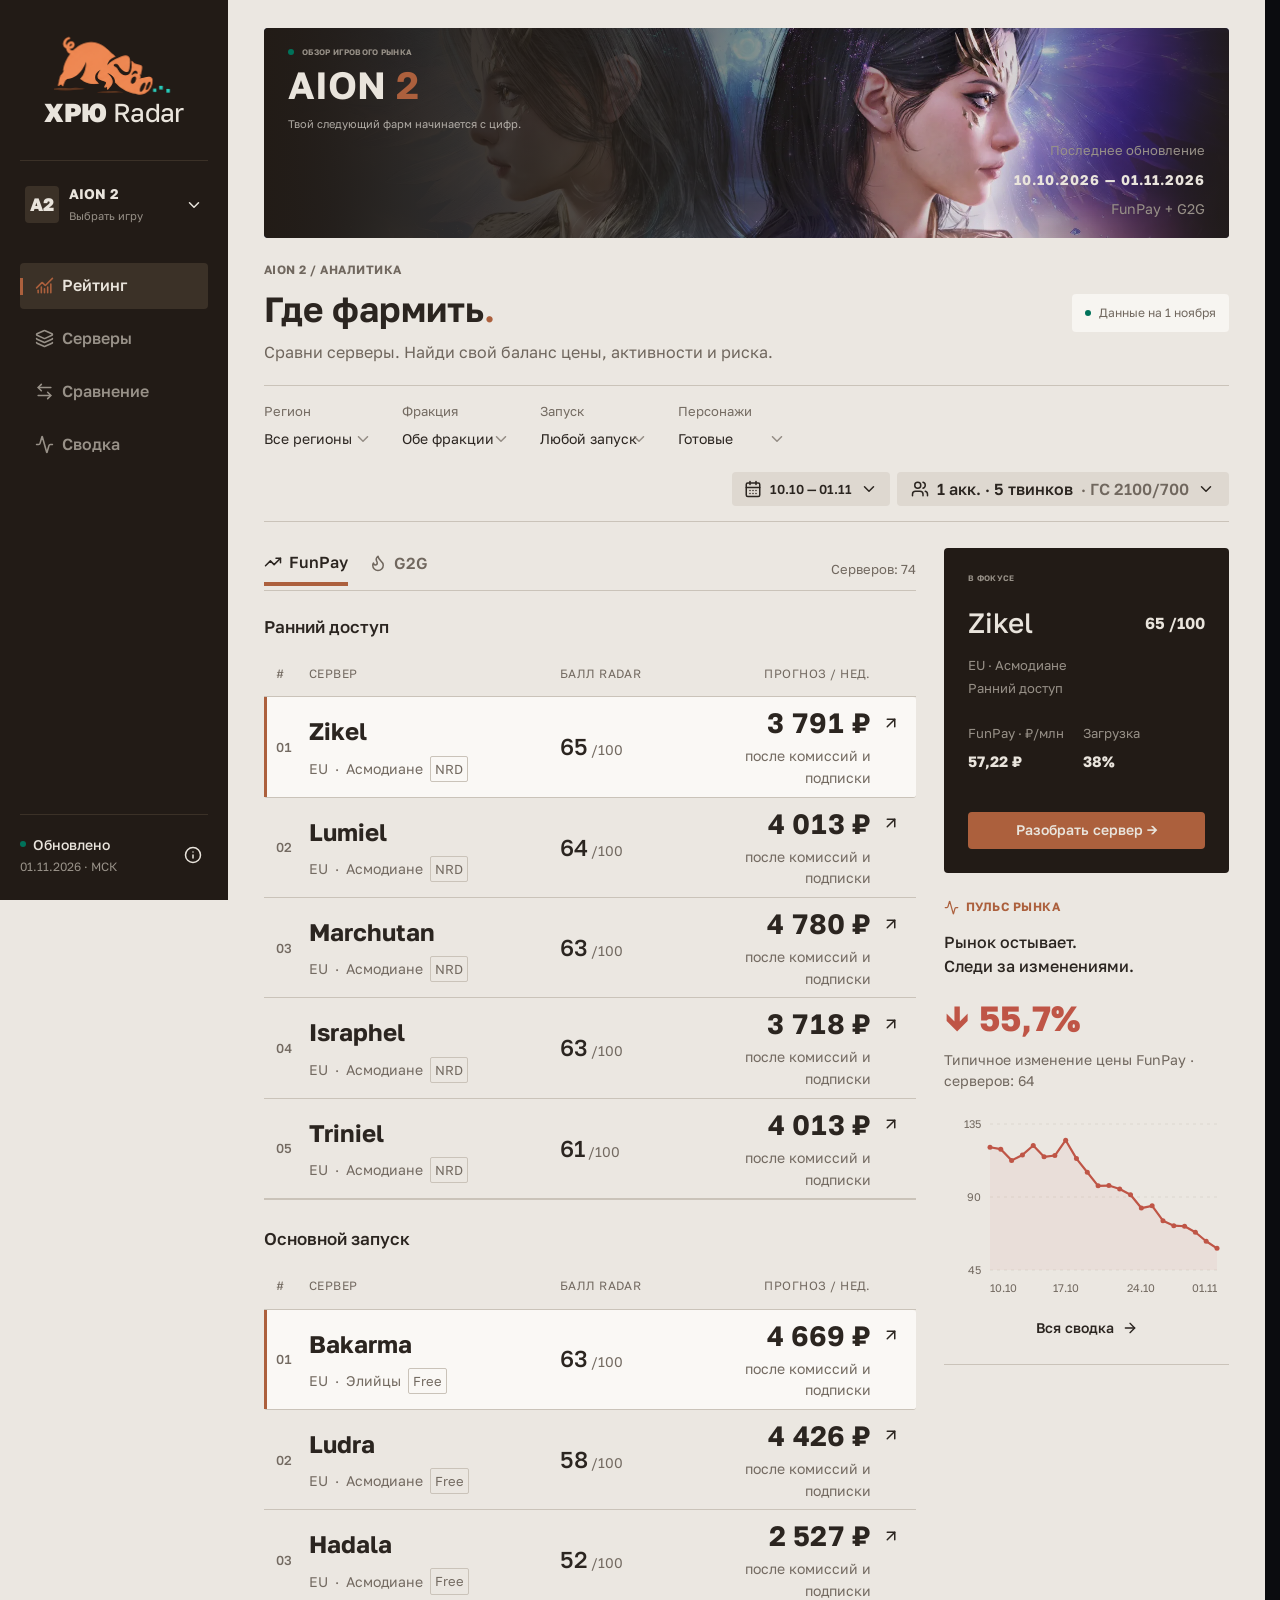
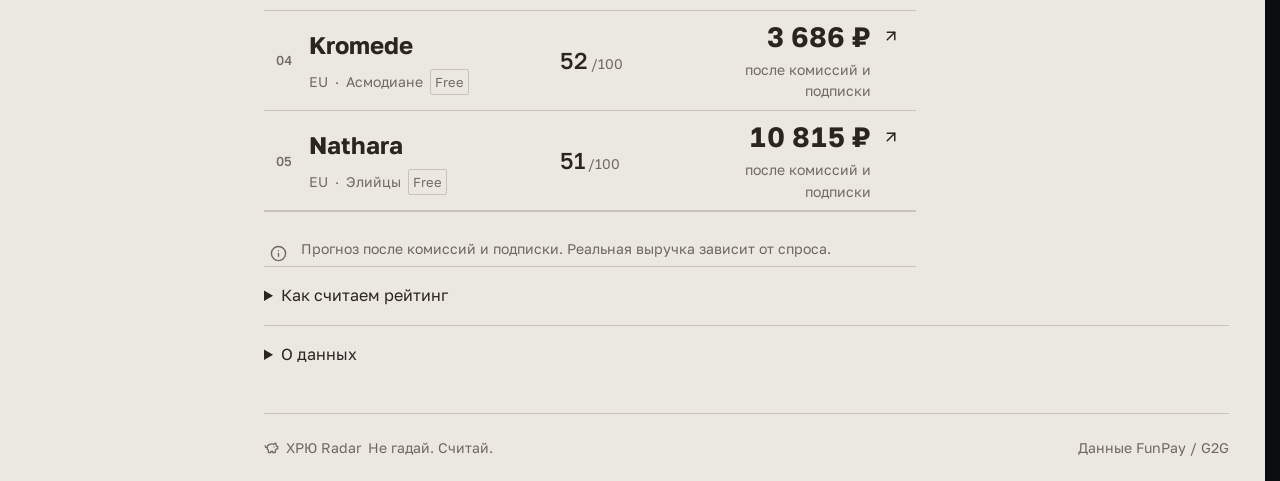
==== index.html @ 9e8bf135 "Update Radar snapshot 20261101T145327Z_d6bfa648" ====
<!doctype html><html lang="ru"><meta charset="utf-8"><meta name="viewport" content="width=device-width,initial-scale=1"><title>ХРЮ Radar — AION 2</title><link rel="stylesheet" href="base.css?v=6c9a076c4dc3814c"><link rel="stylesheet" href="working.css?v=8d4cc81366f62b6c"><link rel="stylesheet" href="additions.css?v=b5411ca0a4e7e678"><body><div id="root">Загрузка сохранённых данных…</div><script id="publicationManifest" type="application/json">{"schema_version":"radar_publication_v1","generation":"fb0212ae54d79f0bca0ed3441cab3952c4aabe6b807d86b69cdbfbf3f2b9d859","built_at":"2026-11-01T14:53:27.366255+00:00","files":{"data.json":{"path":"data.fb0212ae54d79f0bca0ed3441cab3952c4aabe6b807d86b69cdbfbf3f2b9d859.json","sha256":"288040129c7d881e281df202db7756dd45b13c6f1cb34e5499e9c65a4c77768d"},"extra.json":{"path":"extra.fb0212ae54d79f0bca0ed3441cab3952c4aabe6b807d86b69cdbfbf3f2b9d859.json","sha256":"2e00996601d80d8221b9cc206c25216a5ddefa6e013503c9257aab78ac84b288"}}}</script><script src="model.js?v=e4dc9dd5b176dac6"></script><script type="module" src="app.js?v=dff369c497db030e"></script></body></html>
---- base.css ----
:root,.design-A{--background:oklch(.155 .006 260);--foreground:oklch(.95 .008 95);--card:oklch(.205 .007 260);--popover:oklch(.245 .008 260);--primary:oklch(.85 .174 86);--primary-foreground:oklch(.16 .015 80);--secondary:oklch(.235 .006 260);--muted:oklch(.27 .006 260);--muted-foreground:oklch(.65 .014 260);--accent:oklch(.30 .014 80);--border:oklch(.32 .008 260);--positive:oklch(.78 .16 147);--negative:oklch(.73 .14 28);--lime:oklch(.88 .16 120);--surface:oklch(.955 .008 100);--surface-ink:oklch(.24 .012 260);--surface-muted:oklch(.51 .012 260);--surface-border:oklch(.86 .009 100);--chart-grid:oklch(.82 .008 100);--banner-shade:oklch(.13 .008 260 / 96%);--copper:oklch(.66 .09 49);--teal:oklch(.61 .10 181);--shadow:0 14px 40px oklch(.05 0 0 / 30%);--font-heading:'Manrope','Golos Text',sans-serif;--font-body:'Golos Text',sans-serif;--art-overlay:linear-gradient(90deg,oklch(.13 .008 260) 0%,oklch(.13 .008 260 / 85%) 28%,oklch(.13 .008 260 / 8%) 68%,oklch(.13 .008 260 / 85%) 100%);}
.design-B{--background:oklch(.93 .009 75);--foreground:oklch(.27 .013 60);--card:oklch(.97 .006 75);--popover:oklch(.99 .003 75);--primary:oklch(.55 .105 178);--primary-foreground:oklch(.99 .003 75);--secondary:oklch(.885 .013 75);--muted:oklch(.88 .01 75);--muted-foreground:oklch(.52 .018 65);--accent:oklch(.86 .023 175);--border:oklch(.82 .016 75);--positive:oklch(.49 .10 172);--negative:oklch(.58 .14 30);--surface:oklch(.98 .005 75);--surface-ink:oklch(.27 .013 60);--surface-muted:oklch(.53 .018 65);--surface-border:oklch(.88 .012 75);--chart-grid:oklch(.86 .013 75);--nav-bg:oklch(.23 .014 60);--nav-ink:oklch(.92 .012 75);--nav-muted:oklch(.66 .016 75);--nav-active:oklch(.32 .023 65);--copper:oklch(.57 .11 45);--shadow:0 16px 44px oklch(.25 .01 65 / 14%);--font-heading:'Golos Text',sans-serif;--art-overlay:linear-gradient(90deg,oklch(.23 .014 60) 0%,oklch(.23 .014 60 / 85%) 28%,oklch(.23 .014 60 / 10%) 75%,oklch(.23 .014 60 / 85%) 100%);}
@layer base{*{box-sizing:border-box;border-color:var(--border)}body{margin:0;background:var(--background);color:var(--foreground);font-family:var(--font-body);font-size:16px;letter-spacing:0}button,a,input,select{ -webkit-tap-highlight-color:transparent}button,a,select{touch-action:manipulation}button{font-family:inherit}a{text-decoration:none;color:inherit}button,input,select{font-size:inherit}input,select{color:inherit}input:focus,select:focus{outline:2px solid var(--primary);outline-offset:2px}h1,h2,h3,p{margin:0}h1,h2,h3{font-family:var(--font-heading);letter-spacing:0}button:focus-visible,a:focus-visible{outline:2px solid var(--primary);outline-offset:3px}svg{flex-shrink:0}button{cursor:pointer}}
.radar{min-height:100vh;background:var(--background);color:var(--foreground);font-family:var(--font-body);font-size:16px}.muted{color:var(--muted-foreground)}.positive-text{color:var(--positive)}.negative-text{color:var(--negative)}.eyebrow{font-size:10px;font-weight:650;letter-spacing:1.6px;display:flex;align-items:center;gap:8px;color:var(--muted-foreground)}.live-dot{width:6px;height:6px;background:var(--positive);border-radius:50%;display:inline-block;flex-shrink:0}.prototype-bar{min-height:46px;padding:6px 3%;display:flex;align-items:center;justify-content:space-between;border-bottom:1px solid var(--border);font-size:10px;letter-spacing:1px;gap:16px;background:var(--card)}.prototype-bar>span:first-child{display:flex;gap:9px;align-items:center;color:var(--muted-foreground)}.prototype-note{font-size:10px;letter-spacing:0}.design-switch{display:flex;padding:3px;background:var(--background);border:1px solid var(--border);border-radius:6px;gap:3px}.design-switch button{font-size:11px;height:27px;padding:0 12px}.design-switch button span{font-weight:400;color:var(--muted-foreground)}.design-switch button.selected{background:var(--primary);color:var(--primary-foreground)}.design-switch button.selected span{color:inherit;opacity:.7}.prototype-date{font-size:11px;letter-spacing:0;color:var(--muted-foreground)}.demo-label{font-size:8px;border:1px solid var(--border);padding:3px 6px;margin-left:10px;border-radius:3px}.app-nav{height:87px;display:flex;align-items:center;gap:32px;padding:0 3%;border-bottom:1px solid var(--border)}.brand{display:flex;align-items:center;gap:9px;font-size:23px;font-weight:800;white-space:nowrap;line-height:1.1}.brand-icon{display:grid;place-items:center;width:37px;height:37px;color:var(--primary)}.brand-icon svg{width:34px;height:34px}.brand-light{font-weight:450}.brand small{display:none;font-size:8px;letter-spacing:2px;margin-top:9px;font-weight:400}.game-picker{position:relative;padding-left:27px;border-left:1px solid var(--border)}.game-button{height:48px;padding:0 10px;gap:12px}.game-button>span:nth-child(2){text-align:left;font-size:14px;font-weight:700}.game-button small{display:block;font-size:10px;color:var(--muted-foreground);font-weight:400;margin-top:4px}.game-tile{height:37px;width:35px;background:var(--muted);display:flex;align-items:center;justify-content:center;font-family:var(--font-heading);font-weight:800;font-size:18px;border-radius:4px;color:var(--primary)}.game-tile>span{font-size:12px;margin-top:8px}.app-nav nav{display:flex;align-items:center;gap:8px;align-self:stretch}.nav-link{color:var(--muted-foreground);height:auto;border-radius:0;position:relative;padding:0 17px;font-size:14px;gap:9px}.nav-link.active{color:var(--primary)}.nav-link.active:after{content:'';position:absolute;bottom:0;height:3px;background:var(--primary);left:17px;right:17px}.nav-bottom{margin-left:auto;display:flex;gap:17px;align-items:center}.snapshot{font-size:11px;white-space:nowrap}.snapshot .live-dot{margin-right:5px}.snapshot small{display:block;color:var(--muted-foreground);font-size:10px;margin:5px 0 0 12px}.main-content{max-width:1720px;margin:0 auto;padding:27px 3% 0;min-width:0}.game-banner{position:relative;height:166px;overflow:hidden;background:var(--card);border-radius:5px;display:flex;align-items:center;justify-content:space-between;padding:25px 30px;margin-bottom:30px;isolation:isolate}.game-banner>img{position:absolute;inset:0;width:100%;height:100%;object-fit:cover;object-position:55% 35%;z-index:-2}.game-banner:after{content:'';position:absolute;inset:0;background:var(--art-overlay);z-index:-1}.game-banner .eyebrow{color:var(--primary);font-size:9px;letter-spacing:1.8px}.game-banner-copy p{font-size:12px;color:var(--foreground);opacity:.7;margin-top:7px}.game-title{font-family:var(--font-heading);font-size:53px;font-weight:650;line-height:1.2;margin-top:4px}.game-title>span:first-child{color:var(--primary)}.game-status{display:inline-block;font-family:var(--font-body);font-size:9px;vertical-align:middle;letter-spacing:1px;font-weight:600;padding:3px 6px;border:1px solid var(--border);margin-left:15px;color:var(--primary)}.banner-meta{text-align:right;display:flex;flex-direction:column;gap:8px}.banner-meta>span{font-size:10px;color:var(--muted-foreground)}.banner-meta strong{font-size:14px;letter-spacing:1px}.banner-meta small{font-size:10px;color:var(--muted-foreground)}.page-heading{display:flex;align-items:center;justify-content:space-between;margin-bottom:24px;gap:20px}.page-heading .eyebrow{margin-bottom:8px;font-size:9px}.page-heading h1{font-size:35px;line-height:1.25;font-weight:800}.heading-dot{color:var(--primary)}.page-heading p{font-size:13px;color:var(--muted-foreground);margin-top:9px}.data-status{font-size:11px;color:var(--muted-foreground);display:flex;gap:7px;align-items:center;white-space:nowrap}.filter-bar{display:flex;align-items:center;gap:10px;background:var(--card);padding:12px 14px;border-radius:5px;margin-bottom:26px}.filter-icon{color:var(--muted-foreground);padding:0 6px}.select-field{display:flex;align-items:center;gap:9px;position:relative;border-right:1px solid var(--border);padding-right:12px}.select-field>span{font-size:10px;color:var(--muted-foreground);display:none}.select-field select{appearance:none;background:transparent;border:0;padding:8px 23px 8px 7px;font-size:12px;cursor:pointer;max-width:160px}.select-field svg{position:absolute;right:12px;pointer-events:none;color:var(--muted-foreground)}select option{background:var(--popover);color:var(--foreground)}.filter-end{margin-left:auto;display:flex;gap:9px;align-items:center}.period-wrap,.squad-wrap{position:relative}.period-wrap>button,.squad-button{font-size:11px;height:34px;padding:0 12px;box-shadow:none}.popover{position:absolute;z-index:40;top:calc(100% + 10px);background:var(--popover);color:var(--foreground);padding:18px;border:1px solid var(--border);border-radius:7px;box-shadow:var(--shadow);min-width:260px}.popover>strong{display:block;font-size:14px;margin-bottom:15px}.game-menu{left:0;width:310px}.game-menu button{width:100%;justify-content:flex-start;height:51px}.game-menu button>svg{margin-left:auto;color:var(--positive)}.soon-game{display:flex;align-items:center;gap:12px;padding:14px 10px;font-size:13px;color:var(--muted-foreground)}.soon-game>span{margin-left:auto;font-size:10px;border:1px solid var(--border);padding:3px 7px;border-radius:3px}.squad-menu{right:0;width:320px}.stepper{display:flex;align-items:center;gap:5px;margin:12px 0}.stepper>span{margin-right:auto;font-size:12px}.stepper button{background:var(--secondary);height:28px;width:28px}.stepper output{width:25px;text-align:center;font-size:13px;font-weight:600}.squad-menu>small{font-size:11px;line-height:1.7;color:var(--muted-foreground)}.period-menu{right:0;min-width:280px}.period-menu label{display:flex;align-items:center;justify-content:space-between;font-size:13px;margin-bottom:12px}.period-menu input{background:var(--background);border:1px solid var(--border);padding:8px;border-radius:4px;color-scheme:dark}.design-B .period-menu input{color-scheme:light}.period-menu>button{width:100%;font-size:12px}.ranking-layout{display:grid;grid-template-columns:minmax(0,1fr) 285px;gap:24px}.section-toolbar{display:flex;justify-content:space-between;align-items:center;margin-bottom:16px;gap:10px}.section-toolbar>.muted{font-size:10px;white-space:nowrap}.tabs{display:flex;align-items:center;gap:22px}.tabs button{font-size:13px;color:var(--muted-foreground);padding:0 0 11px;height:34px;border-radius:0;position:relative;gap:7px}.tabs button.active{color:var(--primary)}.tabs button.active:after{content:'';position:absolute;bottom:0;left:0;right:0;height:2px;background:var(--primary)}.data-surface{background:var(--surface);color:var(--surface-ink);border-radius:6px}.ranking-table{overflow:hidden}.table-head,.server-row{display:grid;grid-template-columns:35px minmax(220px,1.5fr) minmax(110px,.8fr) minmax(145px,1fr) 30px;align-items:center;gap:10px;padding:0 22px}.table-head{height:39px;color:var(--surface-muted);font-size:8px;letter-spacing:1px;border-bottom:1px solid var(--surface-border)}.table-head>span{display:flex;align-items:center;gap:4px}.table-head>span:nth-child(4){justify-content:flex-end}.server-row{min-height:81px;border-bottom:1px solid var(--surface-border);position:relative;transition:background .18s}.server-row:hover{background:color-mix(in oklab,var(--primary) 7%,var(--surface))}.server-row.leader{background:color-mix(in oklab,var(--primary) 8%,var(--surface))}.server-row.leader:before{content:'';position:absolute;top:0;bottom:0;left:0;width:3px;background:var(--primary)}.rank-number{font-size:12px;color:var(--surface-muted);font-weight:500}.server-row:first-of-type .rank-number{color:var(--surface-ink)}.server-name{display:flex;align-items:center;gap:12px;min-width:0}.server-name a{font-size:16px;font-weight:700;display:flex;align-items:center;gap:10px;flex-wrap:wrap}.server-avatar{width:39px;height:42px;border-radius:5px;background:var(--surface-border);display:grid;place-items:center;color:var(--surface-ink);flex-shrink:0}.avatar-0{background:color-mix(in oklab,var(--copper) 25%,var(--surface));color:var(--copper)}.avatar-1{background:color-mix(in oklab,var(--teal) 20%,var(--surface));color:var(--teal)}.avatar-2{background:color-mix(in oklab,var(--surface-muted) 18%,var(--surface))}.best-tag{font-size:7px;letter-spacing:.7px;padding:3px 5px;border-radius:2px;background:var(--primary);color:var(--primary-foreground);white-space:nowrap}.server-tags{display:flex;align-items:center;gap:7px;font-size:9px;color:var(--surface-muted);margin-top:6px}.server-tags>span+span:before{content:'·';margin-right:7px}.server-tags .launch-tag{font-size:8px;padding:2px 4px;border:1px solid var(--surface-border);border-radius:2px}.server-tags .launch-tag:before{content:none}.score-cell{display:flex;align-items:center;gap:7px}.score-cell strong{font-size:19px}.score-cell small{font-size:9px;color:var(--surface-muted)}.score-track{width:52px;height:4px;background:var(--surface-border);border-radius:3px;overflow:hidden}.score-fill{display:block;height:100%;background:var(--copper)}.score-57{width:57%;background:var(--teal)}.score-55{width:55%;background:var(--teal)}.score-53{width:53%;background:var(--teal)}.score-48{width:48%}.score-45{width:45%}.score-36{width:36%}.forecast-cell{text-align:right}.forecast-cell strong{font-size:19px;white-space:nowrap;font-weight:750}.forecast-cell small{display:block;font-size:8px;color:var(--surface-muted);margin-top:5px}.row-arrow{color:var(--surface-muted);width:30px;height:32px}.table-foot{display:flex;align-items:center;gap:6px;font-size:9px;color:var(--surface-muted);padding:12px 21px}.table-foot>span{margin-left:auto;white-space:nowrap}.ranking-note{display:flex;align-items:flex-start;gap:9px;color:var(--muted-foreground);font-size:10px;margin-top:17px;line-height:1.8}.ranking-note svg{margin-top:2px}.ranking-note p>span{opacity:.8}.ranking-aside{padding-top:50px}.market-pulse{background:var(--card);padding:22px;border-radius:5px}.market-pulse .eyebrow{font-size:9px;letter-spacing:1.1px}.pulse-mini{color:var(--primary);font-size:22px;line-height:12px}.pulse-heading{display:flex;align-items:center;gap:8px;margin-top:17px}.pulse-heading h3{font-size:17px;line-height:1.5;font-weight:650}.pulse-icon{margin-left:auto;display:none;color:var(--primary)}.pulse-value{font-size:32px;font-family:var(--font-heading);font-weight:700;color:var(--negative);margin-top:20px}.pulse-value small{display:block;font-family:var(--font-body);font-size:10px;font-weight:400;color:var(--muted-foreground);margin-top:4px}.market-pulse .trend-chart{margin-top:13px;--chart-grid:var(--border)}.market-pulse .chart-dot{fill:var(--card)}.market-pulse .trend-chart text{fill:var(--muted-foreground)}.market-pulse .chart-tip rect{fill:var(--foreground)}.market-pulse .chart-tip text{fill:var(--background)}.inline-link{padding:0;margin-top:10px;justify-content:space-between;width:100%;font-size:11px;color:var(--primary)}.pick-section{padding:22px 0 0}.pick-section>.eyebrow{font-size:9px;color:var(--primary);letter-spacing:1px}.pick-title{display:flex;justify-content:space-between;align-items:center;margin-top:17px}.pick-title>strong{font-size:23px;font-family:var(--font-heading)}.score-badge{font-size:16px;color:var(--primary);font-weight:650}.score-badge small{font-size:10px;color:var(--muted-foreground)}.pick-section p{font-size:11px;line-height:1.8;margin-top:9px;color:var(--muted-foreground)}.pick-facts{display:flex;gap:20px;margin:17px 0}.pick-facts>div{display:flex;flex-direction:column;gap:7px}.pick-facts span{font-size:9px;color:var(--muted-foreground)}.pick-facts strong{font-size:15px}.wide{width:100%;font-size:12px;height:38px;justify-content:space-between}.trend-chart svg{display:block;width:100%;overflow:visible}.trend-chart.positive{--line-color:var(--positive)}.trend-chart.negative{--line-color:var(--negative)}.trend-chart.neutral{--line-color:var(--copper)}.chart-grid{stroke:var(--chart-grid);stroke-width:.6;stroke-dasharray:2 3}.chart-area{fill:var(--line-color);opacity:.07}.chart-line{fill:none;stroke:var(--line-color);stroke-width:2}.chart-dot{fill:var(--surface);stroke:var(--line-color);stroke-width:1.7}.chart-dot:not(.active){opacity:0}.trend-chart text{font-family:var(--font-body);font-size:8px;fill:var(--surface-muted)}.chart-tip rect{fill:var(--surface-ink)}.chart-tip text{font-size:9px;fill:var(--surface);font-weight:500}.chart-tip{pointer-events:none}.empty-state{padding:45px;text-align:center;display:flex;flex-direction:column;align-items:center;gap:12px}.empty-state p{font-size:13px}.empty-state button{margin-top:5px}.server-page-heading{margin-top:8px}.server-selection{display:flex;align-items:center;gap:17px;padding:14px 0;border-bottom:1px solid var(--border);margin-bottom:24px}.server-search-wrap{position:relative;flex-shrink:0}.server-search-wrap>button{font-size:12px;height:35px}.stable-servers{display:flex;gap:3px;overflow-x:auto}.stable-servers button{font-size:12px;gap:7px;padding:0 12px;height:35px;color:var(--muted-foreground)}.stable-servers button small{font-size:10px;opacity:.6}.stable-servers button.active{background:var(--primary);color:var(--primary-foreground)}.server-search{width:380px;padding:12px;left:0}.search-input{display:flex;align-items:center;border-bottom:1px solid var(--border);gap:8px;margin-bottom:13px;padding-bottom:7px}.search-input input{border:0;background:transparent;font-size:12px;width:100%;min-width:0;outline:none}.search-input>button{width:24px;height:26px;flex-shrink:0}.server-search>small{font-size:9px;letter-spacing:1px;color:var(--muted-foreground);padding:10px;display:block}.server-search>button{width:100%;justify-content:flex-start;font-size:12px;height:41px}.server-search>button span{font-size:9px;color:var(--muted-foreground)}.server-search>button b{margin-left:auto;font-size:12px;color:var(--primary)}.server-context{display:grid;grid-template-columns:1.1fr .65fr 1fr 1.25fr;align-items:center;background:var(--card);border-radius:6px;padding:24px 28px;gap:20px}.server-identity{display:flex;align-items:center;gap:16px}.context-icon{display:grid;place-items:center;width:60px;height:70px;background:var(--muted);color:var(--primary);border-radius:5px}.context-icon svg{width:32px;height:32px}.server-kicker{font-size:10px;color:var(--muted-foreground);margin-bottom:6px;white-space:nowrap}.server-kicker span{padding:0 3px}.server-identity h2{font-size:32px;line-height:1.1;margin-bottom:10px}.restricted{display:flex;gap:5px;align-items:center;font-size:9px;color:var(--primary)}.context-score,.context-income{border-left:1px solid var(--border);padding-left:27px;display:flex;flex-direction:column}.context-score>span,.context-income>span,.context-load>div>span{font-size:9px;letter-spacing:.7px;color:var(--muted-foreground)}.context-score strong{font-size:40px;font-family:var(--font-heading);line-height:1.4;color:var(--primary)}.context-score small{font-size:12px;color:var(--muted-foreground);font-weight:400;margin-left:5px}.context-income strong{font-size:32px;margin-top:8px;white-space:nowrap}.context-income>small{font-size:10px;color:var(--muted-foreground);margin-top:4px}.context-load{display:grid;grid-template-columns:1fr 1.2fr;align-items:center;gap:14px;border-left:1px solid var(--border);padding-left:24px}.context-load>div:first-child{display:flex;flex-direction:column;gap:11px}.context-load strong{font-size:26px}.context-load .chart-grid{stroke:var(--border)}.context-load .chart-dot{fill:var(--card)}.context-load .trend-chart text{fill:var(--muted-foreground);font-size:9px}.server-tab-bar{display:flex;justify-content:space-between;gap:14px;align-items:center;margin:24px 0}.market-columns-heading{display:grid;grid-template-columns:1fr 1fr;gap:22px;margin-bottom:13px}.market-columns-heading h3{display:flex;align-items:center;gap:9px;font-size:18px}.market-columns-heading h3>span:last-child{font-size:8px;font-family:var(--font-body);font-weight:400;letter-spacing:1px;color:var(--muted-foreground);margin-left:auto}.source-logo{font-size:14px;display:grid;place-items:center;border-radius:4px;width:27px;height:27px;background:var(--primary);color:var(--primary-foreground);font-weight:800}.source-logo.g2g{background:var(--positive);color:var(--background)}.market-charts{display:grid;grid-template-columns:1fr 1fr;gap:14px 22px}.metric-chart{padding:18px 22px 10px;min-width:0}.chart-heading{display:flex;align-items:center;justify-content:space-between;font-size:12px;gap:10px}.chart-source{font-size:8px;color:var(--surface-muted);letter-spacing:1px}.chart-metric{display:flex;align-items:center;gap:15px;margin:8px 0 3px;min-height:30px;flex-wrap:wrap}.chart-metric strong{font-size:26px;font-weight:700}.chart-metric>span{display:flex;gap:4px;align-items:center;font-size:10px}.metric-chart .trend-chart{max-height:105px}.metric-chart .trend-chart svg{height:104px}.chart-caption{display:block;font-size:9px;color:var(--surface-muted);margin:5px 0}.market-disclaimer{display:flex;align-items:center;gap:10px;font-size:10px;color:var(--muted-foreground);margin-top:18px;line-height:1.7}.market-disclaimer>svg:last-child{margin-left:auto}.farm-layout{display:grid;grid-template-columns:minmax(0,1fr) 320px;gap:25px;align-items:start}.section-title{display:flex;justify-content:space-between;align-items:center;gap:15px;margin-bottom:15px}.section-title h2{font-size:20px;font-weight:700}.section-title h3{font-size:17px}.section-title>button{font-size:11px;padding:0;height:28px;color:var(--muted-foreground)}.scenario-fields{padding:20px 23px}.field-grid{display:grid;grid-template-columns:1fr 1fr;gap:25px}.field-grid+.field-grid{margin-top:20px}.field-grid label,.field-grid legend{font-size:11px;margin-bottom:8px;font-weight:500}.field-grid label{display:flex;flex-direction:column;gap:8px;margin:0}.field-grid input{border:1px solid var(--surface-border);background:transparent;padding:10px 12px;border-radius:4px;width:100%;font-size:16px;font-weight:600;height:41px}.field-grid fieldset{border:0;padding:0;min-width:0}.segmented{display:flex;background:var(--surface-border);padding:3px;border-radius:5px;gap:3px}.segmented button{flex:1;height:31px;font-size:12px;color:var(--surface-muted);border-radius:3px}.segmented button.selected{background:var(--surface);color:var(--surface-ink);box-shadow:0 1px 3px color-mix(in oklab,var(--surface-ink) 12%,transparent)}.dungeon-title{margin-top:24px}.dungeon-title .muted{font-size:9px;display:flex;align-items:center;gap:5px}.main-marker,.twin-marker{display:inline-block;width:6px;height:6px;border-radius:50%;background:var(--primary);margin-left:5px}.twin-marker{background:var(--positive)}.dungeon-grid{display:grid;grid-template-columns:repeat(3,minmax(0,1fr));gap:13px}.dungeon{position:relative;border-radius:5px;overflow:hidden;background:var(--card);min-width:0;isolation:isolate}.dungeon img{width:100%;height:90px;object-fit:cover;display:block;opacity:.9}.dungeon-type{position:absolute;left:9px;top:8px;font-size:6px;letter-spacing:.6px;padding:3px 5px;background:var(--banner-shade);color:var(--surface)}.dungeon-info{padding:10px 10px 7px;display:flex;flex-direction:column;gap:5px;min-height:52px}.dungeon-info strong{font-size:10px}.dungeon-info>span{font-size:9px;color:var(--muted-foreground)}.dungeon-actions{display:flex;border-top:1px solid var(--border);margin:0 9px;padding:6px 0;gap:2px}.dungeon-actions button{font-size:8px;flex:1;min-width:0;padding:0 3px;height:24px;gap:2px}.dungeon-actions button svg{width:10px;height:10px}.dungeon-actions button.selected-main{background:var(--primary);color:var(--primary-foreground)}.dungeon-actions button.selected-twin{background:var(--positive);color:var(--background)}.dungeon.main-selected:after{content:'';position:absolute;top:0;bottom:0;left:0;width:2px;background:var(--primary)}.energy-disabled{display:flex;align-items:center;gap:10px;color:var(--muted-foreground);font-size:9px;margin-top:17px;flex-wrap:wrap}.energy-disabled label{display:flex;align-items:center;gap:4px;opacity:.5}.energy-disabled input{width:12px;height:12px}.energy-disabled>.muted{margin-left:auto}.farm-result{padding:24px;position:sticky;top:20px}.farm-result .eyebrow{color:var(--surface-muted);letter-spacing:1px;font-size:9px}.farm-result h3{margin-top:20px;font-size:14px;font-weight:500}.farm-total{font-size:38px;font-weight:800;line-height:1.4;font-family:var(--font-heading);white-space:nowrap;margin-top:7px}.farm-submetrics{display:flex;gap:24px;margin:8px 0 25px}.farm-submetrics>div{display:flex;gap:6px;align-items:center;font-size:15px}.farm-submetrics svg{color:var(--surface-muted)}.farm-submetrics small{font-size:10px;color:var(--surface-muted);margin-left:3px;font-weight:400}.price-input-label{display:flex;flex-direction:column;gap:6px;font-size:12px;font-weight:600}.price-input-label>span{font-size:9px;color:var(--surface-muted);font-weight:400}.price-input-label input{border:1px solid var(--surface-border);border-radius:4px;background:transparent;padding:11px 12px;width:100%;font-size:20px;font-weight:700;margin-top:5px;height:48px}.reset-price{font-size:10px;padding:0;height:30px;color:var(--surface-muted);margin:5px 0 15px}.calculation-lines{padding-top:14px;border-top:1px solid var(--surface-border)}.calculation-lines>div{display:flex;justify-content:space-between;font-size:10px;color:var(--surface-muted);gap:8px;margin-bottom:13px}.calculation-lines strong{color:var(--surface-ink);white-space:nowrap}.calculation-lines .net-line{padding-top:15px;border-top:1px solid var(--surface-border);font-size:12px;color:var(--surface-ink);margin-top:18px}.assumption{display:flex;gap:7px;font-size:9px;line-height:1.8;color:var(--surface-muted);padding:12px;background:color-mix(in oklab,var(--copper) 8%,var(--surface));border-radius:3px;margin-top:20px}.assumption>svg{margin-top:2px;width:13px;height:13px}.local-note{display:flex;align-items:center;gap:4px;font-size:8px;color:var(--surface-muted);margin-top:13px}.page-symbol{width:35px;height:35px;color:var(--primary)}.comparison-controls{display:flex;gap:12px;align-items:center;margin-bottom:25px}.comparison-controls>.muted{margin-left:auto;font-size:11px}.comparison-row{display:grid;grid-template-columns:1.05fr 1fr 1fr;align-items:center;gap:22px;padding:18px 28px;border-bottom:1px solid var(--surface-border)}.comparison-row>span:first-child{font-size:12px;display:flex;gap:7px;align-items:center}.comparison-row>strong{font-size:22px}.comparison-row.metric-income>strong{font-size:30px;font-family:var(--font-heading)}.comparison-row.metric-score>strong{color:var(--teal)}.compare-head{padding-top:26px;padding-bottom:23px}.compare-head .eyebrow{font-size:8px;color:var(--surface-muted)}.compare-head h3{font-size:19px;margin-top:8px}.swap-servers{padding:0;font-size:10px;color:var(--surface-muted);height:25px;margin-top:10px}.compare-server label>span{font-size:9px;display:block;color:var(--surface-muted);margin-bottom:4px}.compare-server select{display:block;border:0;background:transparent;width:90%;font-size:27px;font-weight:750;cursor:pointer;padding:0}.compare-server>span{font-size:10px;display:block;color:var(--surface-muted);margin-top:7px}.trend-compare{padding-top:13px;padding-bottom:17px;border:0}.trend-compare>span:first-child{display:block;line-height:2}.trend-compare small{color:var(--surface-muted);font-size:10px}.trend-compare .trend-chart svg{height:70px}.compare-notice{display:flex;align-items:center;gap:9px;color:var(--muted-foreground);font-size:11px;padding:20px 0 28px}.unit-badge{font-size:9px;letter-spacing:1px;color:var(--primary);background:var(--secondary);padding:7px 10px;border-radius:3px}.section-title>div .eyebrow{margin-bottom:8px;font-size:8px}.loot-row{display:grid;grid-template-columns:1.5fr 1fr 1fr .6fr;align-items:center;gap:20px;padding:13px 24px;border-bottom:1px solid var(--border)}.loot-head{font-size:9px;color:var(--muted-foreground);letter-spacing:1px;padding-top:9px;padding-bottom:12px;background:var(--card);border-radius:4px 4px 0 0}.loot-row>span:first-child{display:flex;align-items:center;gap:12px;font-size:12px}.loot-head>span:first-child{font-size:9px}.loot-row strong{font-size:15px}.loot-row>span:last-child{font-size:12px}.loot-icon{display:grid;place-items:center;background:var(--card);color:var(--primary);width:32px;height:34px;border-radius:4px}.loot-1{color:var(--positive)}.loot-2{color:var(--negative)}.footnote{font-size:10px;color:var(--muted-foreground);margin-top:13px}.summary-topline{display:flex;align-items:center;gap:10px;margin:26px 0 23px;font-size:11px;color:var(--muted-foreground)}.summary-topline strong{font-size:11px;color:var(--foreground);font-weight:500}.summary-topline>.muted{margin-left:auto;font-size:10px}.summary-grid{display:grid;grid-template-columns:repeat(3,1fr);gap:20px}.summary-card{padding:25px;min-width:0}.summary-label{font-size:12px;display:flex;align-items:center;gap:9px;color:var(--surface-muted)}.summary-label svg{width:17px;height:17px}.summary-number{display:flex;align-items:center;gap:12px;font-size:40px;font-family:var(--font-heading);font-weight:750;margin-top:24px;white-space:nowrap}.summary-number svg{width:24px;height:24px}.summary-card>p{font-size:10px;color:var(--surface-muted);margin-top:7px}.summary-card>.trend-chart{margin:24px 0 18px}.summary-card>small{font-size:9px;color:var(--surface-muted);line-height:1.7;display:block}.summary-bottom{display:grid;grid-template-columns:1fr 1fr;margin:22px 0 30px;gap:20px}.signal-block{background:var(--card);padding:24px;display:flex;align-items:center;gap:18px;border-radius:5px}.signal-icon{width:48px;height:56px;border-radius:5px;display:grid;place-items:center;background:var(--secondary);color:var(--muted-foreground)}.signal-icon.warning{color:var(--copper);background:color-mix(in oklab,var(--copper) 10%,var(--card))}.signal-block .eyebrow{font-size:8px;letter-spacing:1px}.signal-block h2{font-size:29px;margin-top:7px;white-space:nowrap}.signal-block h2 span{font-family:var(--font-body);font-size:13px;font-weight:450;color:var(--muted-foreground);margin-left:5px}.signal-block p{font-size:10px;color:var(--muted-foreground);margin-top:8px}.signal-tag{margin-left:auto;color:var(--copper);font-size:8px;white-space:nowrap}.signal-radio{margin-left:auto;color:var(--muted-foreground)}.interpretation-title h2{font-size:19px}.interpretation-title>svg{color:var(--muted-foreground)}.explanations{border-top:1px solid var(--border)}.explanations>section{border-bottom:1px solid var(--border)}.explanations button{justify-content:space-between;width:100%;padding:18px 0;height:auto;font-size:12px;font-weight:500}.explanations p{font-size:12px;line-height:1.9;padding:0 40px 20px 0;color:var(--muted-foreground);max-width:850px}.explanations svg{transition:transform .2s}.rotated{transform:rotate(180deg)}.summary-disclaimer{display:flex;align-items:center;gap:9px;color:var(--muted-foreground);font-size:10px;margin-top:23px}footer{display:flex;align-items:center;justify-content:space-between;gap:20px;padding:23px 0;margin-top:30px;border-top:1px solid var(--border);color:var(--muted-foreground);font-size:9px}footer>span{display:flex;align-items:center;gap:7px}footer>span:first-child>span{margin-left:12px;opacity:.65}.modal-backdrop{position:fixed;inset:0;background:var(--banner-shade);z-index:80;display:flex;align-items:center;justify-content:center;padding:20px}.help-modal{position:relative;max-width:490px;background:var(--popover);border:1px solid var(--border);padding:35px;border-radius:7px;box-shadow:var(--shadow)}.help-modal h2{font-size:24px;margin:18px 0}.help-modal p{font-size:14px;line-height:1.8;color:var(--muted-foreground);margin-top:12px}.help-modal .close{position:absolute;right:12px;top:12px}
/* Market Desk: a different spatial system, not a palette swap. */
.design-B .prototype-bar{background:var(--card);padding-left:25px;padding-right:28px;position:relative;z-index:10}.design-B .app-layout{display:grid;grid-template-columns:228px minmax(0,1fr);min-height:calc(100vh - 46px)}.design-B .app-nav{height:calc(100vh - 46px);position:sticky;top:0;display:flex;flex-direction:column;align-items:stretch;background:var(--nav-bg);color:var(--nav-ink);border:0;padding:33px 20px 24px;gap:32px;--muted-foreground:var(--nav-muted);--foreground:var(--nav-ink);--secondary:var(--nav-active);--accent:var(--nav-active);--border:var(--nav-active);--popover:var(--nav-bg)}.design-B .brand{font-size:25px;gap:5px}.design-B .brand-icon{color:var(--copper)}.design-B .brand small{display:block}.design-B .game-picker{padding:18px 0 0;border-left:0;border-top:1px solid var(--nav-active)}.design-B .game-button{width:100%;justify-content:flex-start;padding:0 5px;gap:10px}.design-B .game-button>svg{margin-left:auto}.design-B .game-tile{background:var(--nav-active);color:var(--nav-ink)}.design-B .app-nav nav{flex-direction:column;gap:7px;align-items:stretch}.design-B .nav-link{height:46px;justify-content:flex-start;padding:0 15px;border-radius:4px;font-size:14px;color:var(--nav-muted)}.design-B .nav-link.active{background:var(--nav-active);color:var(--nav-ink)}.design-B .nav-link.active:after{height:17px;left:0;right:auto;top:15px;width:3px;background:var(--copper)}.design-B .nav-link.active svg{color:var(--copper)}.design-B .nav-bottom{margin: auto 0 0;justify-content:space-between;border-top:1px solid var(--nav-active);padding-top:20px}.design-B .game-menu{left:0;top:calc(100% + 12px)}.design-B .main-content{padding:35px 36px 0;width:100%;max-width:1770px}.design-B .game-banner{height:116px;margin-bottom:27px;padding:18px 24px;color:var(--nav-ink);border-radius:4px}.design-B .game-banner>img{object-position:70% 34%;object-fit:cover}.design-B .game-title{font-size:38px}.design-B .game-banner .eyebrow{color:var(--nav-muted);font-size:8px}.design-B .game-banner-copy p{font-size:11px;color:var(--nav-ink)}.design-B .game-banner .game-status{color:var(--nav-ink);border-color:var(--nav-active)}.design-B .banner-meta>span,.design-B .banner-meta small{color:var(--nav-muted)}.design-B .game-title>span:first-child{color:var(--copper)}.design-B .page-heading h1{font-size:35px;font-weight:650}.design-B .heading-dot{color:var(--copper)}.design-B .page-heading>.data-status{background:var(--card);padding:10px 13px;border-radius:4px}.design-B .filter-bar{background:transparent;border-top:1px solid var(--border);border-bottom:1px solid var(--border);border-radius:0;padding:13px 0;gap:8px;margin-bottom:26px;flex-wrap:wrap}.design-B .filter-icon{display:none}.design-B .select-field>span{display:block;font-size:9px}.design-B .select-field{gap:2px}.design-B .select-field select{font-size:11px;max-width:155px}.design-B .filter-end{gap:7px}.design-B .ranking-layout{grid-template-columns:minmax(0,1fr) 255px;gap:28px}.design-B .section-toolbar{border-bottom:1px solid var(--border);padding-bottom:0;margin-bottom:0;min-height:43px}.design-B .tabs button.active{color:var(--foreground)}.design-B .tabs button.active:after{background:var(--copper)}.design-B .tabs{gap:21px}.design-B .tabs button{font-size:12px}.design-B .ranking-table{background:transparent;border-radius:0;--surface-border:var(--border)}.design-B .table-head,.design-B .server-row{grid-template-columns:25px minmax(190px,1.4fr) minmax(85px,.75fr) minmax(115px,1fr) 25px;padding:0 12px;gap:8px}.design-B .table-head{height:45px;font-size:7px}.design-B .server-row{min-height:90px}.design-B .server-row.leader{background:var(--surface);border-radius:3px;margin-top:0}.design-B .server-row.leader:before{background:var(--copper)}.design-B .server-avatar{display:none}.design-B .server-name a{font-size:18px;gap:7px}.design-B .server-tags{font-size:9px}.design-B .best-tag{background:color-mix(in oklab,var(--primary) 13%,var(--surface));color:var(--primary);font-size:6px}.design-B .score-cell strong{font-size:23px;font-weight:500}.design-B .score-track{display:none}.design-B .forecast-cell strong{font-size:20px;font-weight:650}.design-B .forecast-cell small{font-size:8px}.design-B .table-foot{padding:14px 8px;font-size:8px}.design-B .table-foot>span{display:none}.design-B .ranking-aside{padding-top:0;display:flex;flex-direction:column;gap:25px}.design-B .market-pulse{padding:0 0 18px;border-radius:0;background:transparent;border-bottom:1px solid var(--border);order:2}.design-B .market-pulse .eyebrow{color:var(--copper)}.design-B .pulse-heading{margin-top:13px}.design-B .pulse-heading h3{font-size:16px;font-weight:500}.design-B .pulse-value{font-size:35px;margin-top:13px}.design-B .pick-section{background:var(--nav-bg);color:var(--nav-ink);padding:24px;border-radius:4px;order:1;--muted-foreground:var(--nav-muted);--primary:var(--copper);--primary-foreground:var(--nav-ink);--accent:var(--nav-active)}.design-B .pick-section .pick-title>strong{font-size:28px;font-weight:500}.design-B .pick-section .eyebrow{color:var(--nav-muted);font-size:8px}.design-B .pick-title{gap:7px}.design-B .pick-section .score-badge{color:var(--nav-ink)}.design-B .pick-section .wide{background:var(--copper);color:var(--nav-ink);height:37px;font-size:10px;margin-top:22px}.design-B .pick-facts{gap:19px;margin-top:22px}.design-B .ranking-note{font-size:9px}.design-B .server-selection{padding:0 0 20px;flex-wrap:wrap;gap:10px}.design-B .stable-servers{gap:1px}.design-B .stable-servers button{padding:0 10px}.design-B .stable-servers button.active{background:var(--foreground);color:var(--background)}.design-B .server-context{border-radius:0;background:transparent;border-bottom:1px solid var(--border);padding:0 0 26px;grid-template-columns:1.2fr .55fr .9fr 1.3fr}.design-B .context-icon{display:none}.design-B .server-identity h2{font-size:42px;font-weight:550}.design-B .restricted{color:var(--copper)}.design-B .context-score strong{color:var(--primary);font-weight:500}.design-B .context-income strong{font-size:30px;font-weight:550}.design-B .context-score,.design-B .context-income{border-left:0;padding-left:12px}.design-B .context-load{padding-left:15px}.design-B .market-columns-heading h3{font-size:20px;font-weight:500}.design-B .market-columns-heading h3>span:last-child{font-size:7px}.design-B .source-logo.funpay{background:var(--copper);color:var(--primary-foreground)}.design-B .metric-chart{border-radius:3px;padding:19px 23px 10px}.design-B .chart-metric strong{font-weight:500;font-size:29px}.design-B .market-charts{gap:18px 24px}.design-B .farm-layout{grid-template-columns:minmax(0,1fr) 310px}.design-B .scenario-fields{background:transparent;padding:0 0 20px;border-bottom:1px solid var(--border);border-radius:0}.design-B .field-grid input{background:var(--surface);border-color:transparent}.design-B .segmented{background:var(--secondary)}.design-B .segmented button.selected{background:var(--surface)}.design-B .farm-result{background:var(--nav-bg);color:var(--nav-ink);--surface-ink:var(--nav-ink);--surface-muted:var(--nav-muted);--surface:var(--nav-bg);--surface-border:var(--nav-active);--copper:oklch(.7 .10 50)}.design-B .farm-total{font-weight:500;font-size:40px}.design-B .farm-result .price-input-label input{background:var(--nav-active);border-color:transparent}.design-B .dungeon{background:var(--surface)}.design-B .dungeon-actions{border-color:var(--border)}.design-B .dungeon-actions button{font-size:8px}.design-B .comparison-controls{background:var(--card);padding:12px 16px;border-radius:4px}.design-B .comparison-table{background:transparent}.design-B .compare-head{background:var(--surface);border:0;border-radius:4px;padding-top:24px;padding-bottom:26px}.design-B .compare-head h3{font-weight:500;font-size:20px}.design-B .compare-server select{font-weight:500;font-size:30px}.design-B .comparison-row{padding-top:20px;padding-bottom:20px}.design-B .comparison-row>strong{font-weight:500}.design-B .comparison-row.metric-income{background:var(--card)}.design-B .comparison-row.metric-income>strong{font-size:32px;color:var(--primary)}.design-B .summary-card{border-radius:4px;padding:26px 24px}.design-B .summary-grid{gap:22px}.design-B .summary-number{font-size:38px;font-weight:500}.design-B .summary-bottom{background:var(--nav-bg);color:var(--nav-ink);gap:0;border-radius:4px;--muted-foreground:var(--nav-muted);--secondary:var(--nav-active);--card:var(--nav-bg);--copper:oklch(.73 .10 50)}.design-B .signal-block{background:transparent;flex-wrap:wrap}.design-B .signal-block+.signal-block{border-left:1px solid var(--nav-active)}.design-B .signal-tag{display:none}.design-B .signal-block h2{font-weight:500;font-size:30px}.design-B .summary-disclaimer .live-dot{background:var(--copper)}
@media(min-width:1550px){.main-content{padding-top:32px}.game-banner{height:178px}.page-heading h1{font-size:39px}.page-heading p{font-size:14px}.ranking-layout{grid-template-columns:minmax(0,1fr) 330px;gap:30px}.table-head,.server-row{grid-template-columns:42px minmax(250px,1.7fr) minmax(130px,.8fr) minmax(160px,1fr) 35px;padding-left:28px;padding-right:28px}.server-row{min-height:87px}.server-name a{font-size:18px}.server-tags{font-size:11px}.best-tag{font-size:8px}.score-cell strong{font-size:22px}.forecast-cell strong{font-size:22px}.forecast-cell small{font-size:9px}.table-head{font-size:9px}.filter-bar{padding:14px 18px}.select-field select{font-size:14px}.period-wrap>button,.squad-button{font-size:12px;height:36px}.section-toolbar{margin-bottom:18px}.tabs button{font-size:14px}.ranking-aside{padding-top:52px}.market-pulse{padding:26px}.pulse-heading h3{font-size:20px}.pulse-value{font-size:38px}.pulse-value small{font-size:11px}.pick-section p{font-size:13px}.pick-facts strong{font-size:18px}.pick-facts span{font-size:10px}.ranking-note{font-size:11px}.table-foot{font-size:10px}.metric-chart .trend-chart svg{height:116px}.metric-chart .trend-chart{max-height:120px}.farm-layout{grid-template-columns:minmax(0,1fr) 370px}.farm-result{padding:28px}.dungeon img{height:108px}.dungeon-info strong{font-size:13px}.dungeon-actions button{font-size:10px}.field-grid label,.field-grid legend{font-size:13px}.farm-total{font-size:45px}.calculation-lines>div{font-size:12px}.assumption{font-size:11px}.local-note{font-size:10px}.design-B .main-content{padding:35px 44px 0}.design-B .app-layout{grid-template-columns:250px minmax(0,1fr)}.design-B .ranking-layout{grid-template-columns:minmax(0,1fr) 300px;gap:34px}.design-B .server-row{min-height:94px}.design-B .table-head,.design-B .server-row{grid-template-columns:30px minmax(230px,1.5fr) 100px minmax(135px,1fr) 30px}.design-B .server-name a{font-size:21px}.design-B .server-tags{font-size:11px}.design-B .forecast-cell strong{font-size:24px}.design-B .filter-bar{flex-wrap:nowrap}.design-B .select-field select{font-size:13px}.design-B .market-pulse .pulse-heading h3{font-size:21px}.design-B .pick-section{padding:28px}.design-B .pick-section p{font-size:13px}.design-B .farm-layout{grid-template-columns:minmax(0,1fr) 350px}.design-B .dungeon-actions button{font-size:10px}.design-B .summary-number{font-size:45px}.summary-card>p{font-size:12px}.summary-card>small{font-size:11px}.summary-label{font-size:14px}.summary-number{font-size:45px}.signal-block h2{font-size:34px}.signal-block p{font-size:12px}.explanations button{font-size:14px}.comparison-row>span:first-child{font-size:14px}.comparison-row>strong{font-size:25px}}
@media(min-width:2200px){.radar{font-size:18px}.main-content{max-width:2040px}.app-nav{height:100px}.brand{font-size:27px}.nav-link{font-size:17px}.prototype-bar{min-height:50px}.design-switch button{font-size:13px;height:31px}.game-banner{height:195px}.page-heading h1{font-size:44px}.page-heading p{font-size:16px}.ranking-layout{grid-template-columns:minmax(0,1fr) 380px}.server-row{min-height:102px}.table-head,.server-row{padding-left:35px;padding-right:35px}.server-name a{font-size:21px}.server-tags{font-size:13px}.score-cell strong{font-size:27px}.forecast-cell strong{font-size:26px}.forecast-cell small{font-size:11px}.table-head{font-size:11px;height:49px}.tabs button{font-size:16px}.ranking-aside{padding-top:52px}.pulse-heading h3{font-size:25px}.pulse-value{font-size:42px}.pick-title>strong{font-size:30px}.pick-section p{font-size:15px}.wide{height:45px;font-size:15px}.filter-bar{padding:18px}.select-field select{font-size:16px}.period-wrap>button,.squad-button{font-size:14px;height:39px}.chart-heading{font-size:15px}.chart-metric strong{font-size:32px}.metric-chart .trend-chart svg{height:145px}.metric-chart .trend-chart{max-height:150px}.chart-caption{font-size:12px}.market-disclaimer{font-size:13px}.farm-layout{grid-template-columns:minmax(0,1fr) 420px}.dungeon img{height:145px}.dungeon-info strong{font-size:16px}.dungeon-info>span{font-size:12px}.dungeon-actions button{font-size:12px;height:29px}.farm-total{font-size:50px}.price-input-label{font-size:15px}.price-input-label>span{font-size:12px}.design-B .app-layout{grid-template-columns:280px minmax(0,1fr)}.design-B .app-nav{height:calc(100vh - 50px);padding:40px 25px}.design-B .nav-link{font-size:17px;height:52px}.design-B .ranking-layout{grid-template-columns:minmax(0,1fr) 350px}.design-B .server-row{min-height:110px}.design-B .server-name a{font-size:24px}.design-B .server-tags{font-size:13px}.design-B .forecast-cell strong{font-size:28px}.design-B .score-cell strong{font-size:29px}.design-B .filter-bar .select-field select{font-size:15px}.design-B .game-banner{height:150px}.design-B .game-title{font-size:48px}.design-B .page-heading h1{font-size:43px}.design-B .farm-layout{grid-template-columns:minmax(0,1fr) 410px}.design-B .dungeon-actions button{font-size:12px}.design-B .summary-number{font-size:50px}}
@media(max-width:1190px){.app-nav{gap:16px;padding:0 20px}.app-nav nav{gap:0}.nav-link{padding:0 12px;font-size:12px}.game-picker{padding-left:15px}.nav-bottom .snapshot{display:none}.main-content{padding:23px 24px 0}.prototype-note{display:none}.ranking-layout{grid-template-columns:minmax(0,1fr) 240px;gap:18px}.table-head,.server-row{grid-template-columns:23px minmax(145px,1.2fr) 78px minmax(100px,1fr) 25px;padding:0 13px;gap:7px}.best-tag{display:none}.server-avatar{width:30px;height:35px}.server-name{gap:9px}.server-name a{font-size:15px}.score-track{display:none}.forecast-cell strong{font-size:17px}.market-pulse{padding:18px}.pulse-heading h3{font-size:15px}.filter-bar{flex-wrap:wrap}.filter-end{margin-left:0;flex:1;justify-content:flex-end}.select-field select{font-size:11px;max-width:145px}.table-foot>span{display:none}.server-context{padding:22px;grid-template-columns:1fr .5fr .8fr;gap:15px}.context-load{display:none}.server-identity h2{font-size:29px}.context-icon{width:45px;height:58px}.context-income strong{font-size:27px}.stable-servers button{padding:0 8px;font-size:11px}.farm-layout{grid-template-columns:minmax(0,1fr) 285px;gap:18px}.farm-result{padding:21px}.farm-total{font-size:33px}.dungeon-grid{gap:9px}.dungeon-info strong{font-size:9px}.dungeon-actions button{font-size:7px}.design-B .app-layout{grid-template-columns:195px minmax(0,1fr)}.design-B .app-nav{padding:27px 15px}.design-B .brand{font-size:22px}.design-B .main-content{padding:28px 25px 0}.design-B .ranking-layout{grid-template-columns:minmax(0,1fr)}.design-B .ranking-aside{display:grid;grid-template-columns:1fr 1fr;gap:22px}.design-B .market-pulse{order:1;padding:20px 0}.design-B .pick-section{order:2;padding:22px}.design-B .pick-facts{margin:13px 0}.design-B .pick-section .wide{margin-top:14px}.design-B .market-pulse .trend-chart svg{height:65px}.design-B .filter-end{margin-top:3px}.design-B .server-context{grid-template-columns:1fr .6fr 1fr}.design-B .farm-layout{grid-template-columns:1fr}.design-B .farm-result{position:static;display:grid;grid-template-columns:1fr 1fr;gap:10px 25px}.design-B .farm-result .eyebrow,.design-B .farm-result h3,.design-B .farm-result .farm-total,.design-B .farm-result .farm-submetrics{grid-column:1}.design-B .farm-result .price-input-label{grid-column:2;grid-row:1/4}.design-B .farm-result .reset-price{grid-column:2;grid-row:4}.design-B .farm-result .calculation-lines{grid-column:1/-1}.design-B .farm-result h3{margin-top:10px}.design-B .farm-total{margin-top:0}.design-B .farm-submetrics{margin:0}.summary-number{font-size:31px}.summary-card{padding:20px}.summary-label{font-size:10px}.summary-number svg{width:17px;height:17px}.signal-block{padding:20px;gap:12px;flex-wrap:wrap}.signal-tag{display:none}.signal-block h2{font-size:25px}.signal-icon{width:40px;height:46px}.design-B .summary-grid{grid-template-columns:1fr 1fr;gap:17px}.design-B .summary-grid .summary-card:last-child{grid-column:1/-1;display:grid;grid-template-columns:1fr 1fr;gap:8px 20px}.design-B .summary-grid .summary-card:last-child .trend-chart{grid-column:2;grid-row:1/5;margin:0}.design-B .summary-number{font-size:34px}.design-B .summary-grid .summary-card:last-child .summary-number{margin:0}.design-B .summary-grid .summary-card:last-child>p{margin:0}.design-B .summary-grid .summary-card:last-child small{grid-column:1}.design-B .signal-icon{display:none}.design-B .summary-bottom .signal-radio{display:none}}
@media(max-width:900px){.prototype-bar{padding:6px 20px}.prototype-date{display:none}.app-nav{height:75px;flex-wrap:wrap;gap:12px}.brand{font-size:21px}.brand-icon{width:29px}.brand-icon svg{width:29px}.game-picker{padding-left:12px}.game-button{gap:8px}.game-button small{display:none}.app-nav nav{margin-left:auto}.nav-link{font-size:11px;padding:0 10px;gap:6px}.nav-link svg{width:16px}.nav-bottom{display:none}.ranking-layout{grid-template-columns:1fr}.ranking-aside{display:grid;grid-template-columns:1fr 1fr;gap:25px;padding-top:5px}.market-pulse{padding:22px}.market-pulse .trend-chart svg{height:75px}.pick-section{padding:15px 0}.table-head,.server-row{grid-template-columns:30px minmax(180px,1.3fr) 100px minmax(130px,1fr) 28px;padding:0 20px}.server-avatar{width:38px;height:42px}.score-track{display:block;width:40px}.server-name a{font-size:17px}.forecast-cell strong{font-size:20px}.filter-end{margin-left:auto}.game-banner{height:140px;padding:22px}.game-title{font-size:44px}.page-heading h1{font-size:30px}.stable-servers{width:100%}.server-selection{flex-wrap:wrap;gap:10px}.server-context{grid-template-columns:1.1fr .6fr 1fr}.market-columns-heading h3>span:last-child{display:none}.farm-layout{grid-template-columns:1fr}.farm-result{position:static}.farm-inputs{min-width:0}.dungeon img{height:115px}.dungeon-info strong{font-size:12px}.dungeon-actions button{font-size:10px}.farm-result{display:grid;grid-template-columns:1fr 1fr;gap:10px 30px}.farm-result .eyebrow,.farm-result h3,.farm-result .farm-total,.farm-result .farm-submetrics{grid-column:1}.farm-result .price-input-label{grid-column:2;grid-row:1/4}.farm-result .reset-price{grid-column:2;grid-row:4}.farm-result .calculation-lines{grid-column:1/-1}.farm-result h3{margin-top:10px}.farm-total{margin-top:0}.farm-submetrics{margin:0}.design-B .app-layout{grid-template-columns:165px minmax(0,1fr)}.design-B .app-nav{padding:25px 12px;gap:25px}.design-B .brand{font-size:18px;gap:4px}.design-B .brand-icon{width:25px}.design-B .brand-icon svg{width:25px}.design-B .brand small{font-size:6px;letter-spacing:1.5px}.design-B .game-button{gap:8px}.design-B .app-nav nav{margin:0;align-self:stretch}.design-B .nav-link{font-size:12px;padding:0 9px;gap:9px}.design-B .main-content{padding:24px 22px 0}.design-B .ranking-aside{grid-template-columns:1fr 1fr;gap:18px}.design-B .market-pulse .pulse-heading h3{font-size:14px}.design-B .pick-section{padding:18px}.design-B .pick-section .pick-title>strong{font-size:23px}.design-B .score-badge{font-size:13px}.design-B .score-badge small{font-size:8px}.design-B .table-head,.design-B .server-row{grid-template-columns:22px minmax(130px,1.3fr) 65px minmax(100px,1fr) 23px;padding:0 9px;gap:5px}.design-B .server-name a{font-size:16px}.design-B .forecast-cell strong{font-size:17px}.design-B .score-cell strong{font-size:20px}.design-B .score-cell small{font-size:7px}.design-B .filter-end{width:100%;justify-content:flex-start;flex-wrap:wrap}.design-B .server-context{gap:8px;grid-template-columns:1.1fr .6fr 1fr}.design-B .context-income strong{font-size:22px}.design-B .context-score strong{font-size:32px}.design-B .server-identity h2{font-size:34px}.design-B .server-kicker{font-size:8px}.design-B .market-charts{gap:14px}.design-B .metric-chart{padding:16px 15px 10px}.design-B .chart-metric strong{font-size:23px}.design-B .chart-heading{font-size:11px}.design-B .chart-source{font-size:7px}.design-B .comparison-controls{flex-wrap:wrap;gap:8px}.design-B .comparison-controls>.muted{display:none}.design-B .comparison-row{padding-left:17px;padding-right:17px;gap:14px}.design-B .compare-head h3{font-size:15px}.design-B .compare-server select{font-size:23px}.design-B .compare-server>span{font-size:8px}.design-B .comparison-row>span:first-child{font-size:10px}.design-B .comparison-row>strong{font-size:19px}.design-B .comparison-row.metric-income>strong{font-size:25px}.comparison-controls>.muted{display:none}.design-B .loot-row{padding:13px 12px;gap:12px}.design-B .loot-row>span:first-child{font-size:10px;gap:7px}.design-B .loot-row strong{font-size:12px}.design-B .loot-icon{width:25px}.summary-grid{gap:13px}.summary-card{padding:18px}.summary-number{font-size:27px;gap:5px}.summary-card>small{font-size:8px}.summary-label{gap:6px;font-size:9px}.design-B .summary-card{padding:20px 15px}.design-B .summary-number{font-size:29px}.design-B .summary-label{font-size:10px}.design-B .summary-topline{flex-wrap:wrap}.design-B .summary-topline>.muted{display:none}.design-B .signal-block{padding:18px 15px}.design-B .signal-block h2{font-size:25px}.design-B .signal-block h2 span{font-size:11px}footer{font-size:8px}footer>span:first-child>span{display:none}}
@media(max-width:650px){.prototype-bar{padding:7px 13px;gap:7px;flex-wrap:wrap;justify-content:center;min-height:45px}.prototype-bar>span:first-child{font-size:7px;letter-spacing:.7px}.design-switch{padding:2px;gap:1px}.design-switch button{height:26px;padding:0 7px;font-size:9px}.design-switch button span{display:none}.app-nav{height:auto;padding:14px 17px 0;justify-content:space-between;gap:13px}.brand{font-size:23px}.brand-icon{width:30px}.game-picker{padding-left:0;border:0}.game-button{height:36px}.game-tile{height:30px;width:28px;font-size:16px}.game-button>span:nth-child(2){font-size:12px}.app-nav nav{width:100%;height:46px;justify-content:space-between;margin:0}.nav-link{font-size:12px;gap:6px;padding:0 6px;flex:1}.nav-link.active:after{left:6px;right:6px;height:2px}.main-content{padding:18px 16px 0}.game-banner{height:119px;padding:17px;margin-bottom:24px}.game-title{font-size:36px}.game-banner .eyebrow{font-size:7px;letter-spacing:.7px}.game-banner-copy p{font-size:9px;max-width:180px;line-height:1.6}.game-banner>img{object-position:63% 35%}.banner-meta{display:none}.page-heading{margin-bottom:19px;gap:10px;align-items:flex-start}.page-heading h1{font-size:28px}.page-heading .eyebrow{font-size:8px;letter-spacing:1px}.page-heading p{font-size:11px;line-height:1.7;margin-top:8px}.data-status{display:none}.filter-bar{padding:10px 9px;gap:6px;margin-bottom:20px}.filter-icon{display:none}.select-field{padding-right:4px;flex:1;min-width:0;border-right:1px solid var(--border)}.select-field select{font-size:10px;max-width:100%;width:100%;padding:6px 13px 6px 1px}.select-field svg{width:10px;right:3px}.filter-end{margin:3px 0 0;width:100%;flex:none;display:flex;justify-content:flex-start;flex-wrap:wrap;gap:7px}.period-wrap>button,.squad-button{font-size:9px;height:31px;padding:0 9px;gap:6px}.squad-button>span>.muted{font-size:8px}.period-wrap>button svg,.squad-button svg{width:13px;height:13px}.squad-wrap .popover{left:0;right:auto;width:290px}.period-menu{left:0;right:auto}.section-toolbar{margin-bottom:12px}.tabs{gap:17px}.tabs button{font-size:11px;gap:5px}.tabs button svg{width:14px;height:14px}.section-toolbar>.muted{font-size:8px}.table-head,.server-row{grid-template-columns:19px minmax(110px,1.2fr) 36px minmax(85px,.9fr) 21px;gap:5px;padding:0 11px}.table-head{font-size:6px;letter-spacing:.2px;height:34px}.table-head>span:nth-child(3){font-size:0}.table-head>span:nth-child(3):before{content:'БАЛЛ';font-size:6px}.table-head svg{display:none}.server-row{min-height:74px}.rank-number{font-size:9px}.server-avatar{display:none}.server-name a{font-size:15px}.server-tags{font-size:7px;gap:4px;margin-top:6px;flex-wrap:wrap}.server-tags>span+span:before{margin-right:4px}.server-tags .launch-tag{font-size:6px;padding:1px 3px}.score-cell{gap:2px}.score-cell strong{font-size:17px}.score-cell small,.score-track{display:none}.forecast-cell strong{font-size:16px}.forecast-cell small{font-size:6px}.row-arrow{width:23px;height:28px}.row-arrow svg{width:15px;height:15px}.table-foot{font-size:7px;padding:11px;line-height:1.7}.table-foot svg{width:12px}.ranking-note{font-size:8px;gap:7px}.ranking-note svg{width:13px}.ranking-aside{gap:16px;grid-template-columns:1fr}.market-pulse{padding:20px;display:grid;grid-template-columns:1fr 1fr;gap:8px 18px}.market-pulse>.eyebrow{grid-column:1/-1}.market-pulse .pulse-heading{margin-top:5px}.market-pulse .pulse-heading h3{font-size:15px}.market-pulse .pulse-value{font-size:30px;grid-column:1;margin-top:5px}.market-pulse .pulse-value small{font-size:9px}.market-pulse .trend-chart{grid-column:2;grid-row:2/4;margin:0;align-self:center}.market-pulse .inline-link{grid-column:1/-1}.pick-section{padding:10px 0 0}.pick-title{margin-top:12px}.pick-facts{margin:13px 0}.pick-section p{font-size:11px}.server-page-heading{flex-wrap:wrap}.server-page-heading h1{font-size:27px}.server-page-heading>.period-wrap{margin-top:4px}.server-selection{margin-bottom:19px;padding:0 0 13px}.server-search-wrap>button{height:31px;font-size:11px}.stable-servers{padding-bottom:3px}.stable-servers button{font-size:11px;height:30px;padding:0 10px}.server-search{width:min(345px,calc(100vw - 32px));padding:10px}.server-search>button{font-size:11px;padding:0 8px;gap:7px}.server-search>button span{font-size:7px}.server-context{padding:19px 16px;grid-template-columns:1fr 1fr;gap:20px 14px}.server-identity{grid-column:1/-1;gap:12px}.context-icon{width:44px;height:57px}.server-identity h2{font-size:29px;margin-bottom:7px}.server-kicker{font-size:9px}.context-score,.context-income{border:0;padding-left:0}.context-score>span,.context-income>span{font-size:8px}.context-score strong{font-size:33px}.context-income strong{font-size:27px}.context-income>small{font-size:8px}.server-tab-bar{flex-wrap:wrap;gap:13px;margin:21px 0}.server-tab-bar .tabs{gap:22px}.market-columns-heading{gap:12px}.market-columns-heading h3{font-size:16px;gap:7px}.source-logo{width:23px;height:23px;font-size:12px}.market-charts{gap:11px}.metric-chart{padding:13px 11px 8px;border-radius:4px}.chart-heading{font-size:9px;min-height:20px;align-items:flex-start}.chart-source{display:none}.chart-metric{gap:3px 8px;min-height:36px;margin:3px 0}.chart-metric strong{font-size:21px}.chart-metric>span{font-size:7px;gap:2px}.chart-metric>span svg{width:10px;height:10px}.metric-chart .trend-chart svg{height:79px}.chart-caption{font-size:7px;line-height:1.6;min-height:22px}.market-disclaimer{font-size:8px;gap:7px;align-items:flex-start;line-height:1.8}.market-disclaimer>svg{width:13px;height:13px;margin-top:3px}.market-disclaimer>svg:last-child{display:none}.scenario-fields{padding:16px}.field-grid{gap:16px}.field-grid label,.field-grid legend{font-size:10px}.field-grid input{font-size:15px;padding:9px}.segmented{gap:1px;padding:3px}.segmented button{font-size:10px;padding:0 4px;height:29px}.section-title h2{font-size:18px}.section-title h3{font-size:16px}.section-title>button{font-size:10px}.dungeon-title .muted{font-size:7px;gap:3px}.dungeon-grid{gap:8px;grid-template-columns:repeat(3,minmax(0,1fr))}.dungeon img{height:68px}.dungeon-type{font-size:4px;left:5px;top:5px;letter-spacing:0;padding:3px}.dungeon-info{padding:9px 7px 6px;min-height:60px}.dungeon-info strong{font-size:9px;line-height:1.4;overflow-wrap:anywhere}.dungeon-info>span{font-size:8px}.dungeon-actions{margin:0 4px;gap:2px;flex-direction:column}.dungeon-actions button{font-size:8px;height:23px;flex:auto}.energy-disabled{font-size:8px;gap:8px}.energy-disabled>.muted{margin:0}.farm-result{padding:21px;gap:8px 14px;display:block}.farm-result .eyebrow{font-size:8px}.farm-result h3{margin-top:15px}.farm-total{font-size:39px;margin-top:5px}.farm-submetrics{margin:7px 0 23px}.price-input-label{font-size:11px}.price-input-label input{height:44px}.farm-submetrics>div{font-size:16px}.assumption{margin-top:15px}.page-symbol{display:none}.comparison-controls{flex-wrap:wrap;gap:8px;margin-bottom:18px}.comparison-row{grid-template-columns:1fr 1fr 1fr;gap:9px;padding:16px 12px}.comparison-row>span:first-child{font-size:9px;gap:4px}.comparison-row>span:first-child svg{width:11px}.comparison-row>strong{font-size:16px;white-space:nowrap}.comparison-row.metric-income>strong{font-size:19px}.compare-head{padding:17px 12px}.compare-head h3{font-size:12px;line-height:1.6}.compare-head .eyebrow{font-size:5px;letter-spacing:.5px}.swap-servers{font-size:7px;gap:3px;margin-top:4px;white-space:normal;line-height:1.5}.swap-servers svg{width:10px;height:10px}.compare-server label>span{font-size:8px}.compare-server select{font-size:19px;width:100%}.compare-server>span{font-size:7px;line-height:1.7}.trend-compare{padding:12px 10px}.trend-compare .trend-chart svg{height:55px}.trend-compare>span:first-child{font-size:9px}.trend-compare small{font-size:8px}.compare-notice{font-size:9px;align-items:flex-start;line-height:1.8;padding:17px 0 23px}.compare-notice svg{width:14px;height:14px;margin-top:3px}.section-title>div .eyebrow{font-size:6px;letter-spacing:.6px}.unit-badge{font-size:7px;letter-spacing:.5px;padding:6px}.loot-row{grid-template-columns:1.4fr .9fr .9fr .6fr;padding:11px 7px;gap:7px}.loot-head{font-size:7px}.loot-row>span:first-child{font-size:9px;gap:6px}.loot-head>span:first-child{font-size:7px}.loot-icon{width:22px;height:27px;flex-shrink:0}.loot-icon svg{width:16px;height:16px}.loot-row strong{font-size:11px}.loot-row>span:last-child{font-size:9px}.footnote{font-size:8px;line-height:1.7}.summary-topline{flex-wrap:wrap;gap:7px;font-size:9px;margin:20px 0 18px}.summary-topline strong{font-size:9px}.summary-topline>.muted{display:none}.summary-grid{grid-template-columns:1fr;gap:12px}.summary-card{padding:20px;display:grid;grid-template-columns:1fr 1fr;gap:4px 15px}.summary-card>.summary-label{grid-column:1/-1;font-size:11px}.summary-number{font-size:30px;grid-column:1;margin-top:12px;gap:7px}.summary-card>p{font-size:9px;grid-column:1;line-height:1.7;margin:0}.summary-card>.trend-chart{grid-column:2;grid-row:2/4;margin:0;align-self:center}.summary-card>small{font-size:8px;grid-column:1/-1;margin-top:13px}.summary-bottom{grid-template-columns:1fr;gap:12px;margin:15px 0 25px}.signal-block{padding:20px;gap:15px;flex-wrap:nowrap}.signal-block h2{font-size:28px}.signal-block p{font-size:9px}.signal-block .eyebrow{font-size:7px}.signal-radio{width:22px}.interpretation-title h2{font-size:17px}.explanations button{font-size:11px;gap:12px;text-align:left;white-space:normal}.explanations p{font-size:11px;padding-right:5px}.summary-disclaimer{font-size:8px;line-height:1.8;align-items:flex-start}.summary-disclaimer .live-dot{margin-top:5px}footer{margin-top:24px;padding:18px 0;align-items:flex-start;gap:15px}footer>span:last-child{max-width:180px;text-align:right;font-size:7px;line-height:1.7}footer>span:last-child svg{display:none}.game-menu{left:auto;right:0;width:290px}.design-B .prototype-bar{padding:7px 13px}.design-B .app-layout{display:block}.design-B .app-nav{position:static;height:auto;display:grid;grid-template-columns:1fr 1fr;padding:18px 17px 0;gap:17px 12px}.design-B .brand{font-size:22px}.design-B .brand-icon{width:30px}.design-B .brand-icon svg{width:29px}.design-B .brand small{font-size:6px;margin-top:5px}.design-B .game-picker{padding:0;border:0;justify-self:end}.design-B .game-button{width:auto;gap:8px;height:34px}.design-B .game-button>span:nth-child(2){font-size:11px}.design-B .app-nav nav{grid-column:1/-1;display:grid;grid-template-columns:repeat(4,1fr);height:43px;gap:5px}.design-B .nav-link{font-size:10px;padding:0 6px;height:43px;gap:5px;justify-content:center;border-radius:3px 3px 0 0}.design-B .nav-link svg{width:13px;height:13px}.design-B .nav-link.active:after{top:auto;bottom:0;left:7px;right:7px;width:auto;height:2px}.design-B .nav-bottom{display:none}.design-B .main-content{padding:22px 17px 0}.design-B .game-banner{height:99px;padding:15px 17px;margin-bottom:24px}.design-B .game-title{font-size:31px}.design-B .game-banner .eyebrow{font-size:6px;letter-spacing:.6px}.design-B .game-banner-copy p{font-size:9px}.design-B .page-heading h1{font-size:27px}.design-B .filter-bar{padding:12px 0;gap:4px}.design-B .select-field>span{display:none}.design-B .select-field select{font-size:10px;max-width:100%;padding-left:2px}.design-B .filter-end{gap:6px;flex-wrap:wrap;margin-top:7px}.design-B .ranking-layout{gap:18px}.design-B .section-toolbar{min-height:36px}.design-B .tabs{gap:15px}.design-B .tabs button{font-size:10px}.design-B .table-head,.design-B .server-row{grid-template-columns:17px minmax(105px,1.3fr) 30px minmax(80px,1fr) 18px;padding:0 6px;gap:5px}.design-B .server-row{min-height:81px}.design-B .table-head{height:36px;font-size:6px}.design-B .server-name a{font-size:17px}.design-B .server-tags{font-size:7px}.design-B .forecast-cell strong{font-size:17px}.design-B .forecast-cell small{font-size:6px}.design-B .score-cell strong{font-size:19px}.design-B .table-foot{padding:12px 6px;font-size:7px}.design-B .ranking-aside{display:flex;gap:20px}.design-B .pick-section{padding:22px}.design-B .pick-section .eyebrow{font-size:8px}.design-B .pick-section .pick-title>strong{font-size:28px}.design-B .pick-section p{font-size:11px}.design-B .pick-section .wide{font-size:11px}.design-B .market-pulse{display:grid;padding:0 0 18px}.design-B .market-pulse .pulse-heading h3{font-size:16px}.design-B .market-pulse .pulse-value{font-size:32px}.design-B .market-pulse .trend-chart svg{height:80px}.design-B .server-context{grid-template-columns:1fr 1fr;gap:18px;padding-bottom:21px}.design-B .server-identity{grid-column:1/-1}.design-B .server-identity h2{font-size:38px}.design-B .context-score,.design-B .context-income{padding:0}.design-B .context-income strong{font-size:28px}.design-B .server-kicker{font-size:9px}.design-B .stable-servers{gap:2px}.design-B .stable-servers button{padding:0 9px}.design-B .server-selection{gap:12px}.design-B .market-charts{gap:11px}.design-B .metric-chart{padding:14px 11px 8px}.design-B .chart-heading{font-size:9px}.design-B .chart-metric strong{font-size:22px}.design-B .market-columns-heading h3{font-size:17px}.design-B .farm-result{display:block;padding:23px}.design-B .farm-total{font-size:41px;margin-top:7px}.design-B .farm-submetrics{margin:10px 0 24px}.design-B .dungeon-actions button{font-size:8px}.design-B .dungeon-info strong{font-size:9px}.design-B .dungeon-title .muted{font-size:7px}.design-B .comparison-controls{padding:10px;gap:6px}.design-B .comparison-row{padding:17px 10px;gap:8px}.design-B .compare-head h3{font-size:13px}.design-B .compare-server select{font-size:20px}.design-B .compare-server>span{font-size:7px}.design-B .comparison-row>span:first-child{font-size:9px}.design-B .comparison-row>strong{font-size:16px}.design-B .comparison-row.metric-income>strong{font-size:21px}.design-B .loot-row{padding:12px 7px;gap:7px}.design-B .loot-row>span:first-child{font-size:9px}.design-B .loot-row strong{font-size:11px}.design-B .summary-grid{grid-template-columns:1fr;gap:13px}.design-B .summary-card{padding:21px}.design-B .summary-label{font-size:11px}.design-B .summary-number{font-size:33px}.design-B .summary-grid .summary-card:last-child{grid-column:auto;gap:4px 15px}.design-B .summary-grid .summary-card:last-child .trend-chart{grid-column:2;grid-row:2/4;align-self:center}.design-B .summary-grid .summary-card:last-child>small{grid-column:1/-1}.design-B .summary-grid .summary-card:last-child .summary-number{margin-top:12px}.design-B .summary-bottom{gap:0}.design-B .summary-bottom .signal-block{padding:22px}.design-B .summary-bottom .signal-block+.signal-block{border-left:0;border-top:1px solid var(--nav-active)}.design-B .signal-block h2{font-size:31px}.design-B .signal-block h2 span{font-size:13px}.design-B .signal-icon{display:grid}.design-B .game-menu{left:auto;right:0}.help-modal{padding:28px}.help-modal h2{font-size:22px}.help-modal p{font-size:13px}}
@media(prefers-reduced-motion:no-preference){.main-content{animation:enter .3s ease-out}.live-dot{animation:soft-pulse 3s ease-in-out infinite}@keyframes enter{from{opacity:.6;transform:translateY(4px)}to{opacity:1;transform:translateY(0)}}@keyframes soft-pulse{50%{opacity:.5}}}

/* Final density and legibility pass. */
.prototype-bar,.prototype-date{font-size:12px}.prototype-note{font-size:11px}.design-switch button{font-size:12px}.nav-link{font-size:16px}.snapshot{font-size:12px}.game-button>span:nth-child(2){font-size:16px}.game-button small{font-size:11px}.page-heading p{font-size:16px}.eyebrow{font-size:11px}.tabs button{font-size:15px}.period-wrap>button,.squad-button{font-size:13px}.select-field select{font-size:14px}.table-head{font-size:10px}.server-tags{font-size:12px}.server-tags .launch-tag{font-size:10px}.forecast-cell small{font-size:11px}.table-foot{font-size:11px}.ranking-note{font-size:12px}.chart-heading{font-size:15px}.chart-metric>span{font-size:12px}.chart-caption{font-size:11px}.market-disclaimer{font-size:12px}.metric-chart{padding:17px 22px 9px}.chart-metric{margin:6px 0}.metric-chart .chart-metric svg{height:14px;width:14px}.context-load .trend-chart svg{height:80px}.summary-label{font-size:15px}.summary-card>p{font-size:13px}.summary-card>small{font-size:12px}.signal-block p{font-size:13px}.explanations button{font-size:15px}.explanations p{font-size:14px}.summary-disclaimer{font-size:12px}.comparison-row>span:first-child{font-size:15px}.compare-server>span{font-size:12px}.loot-row>span:first-child{font-size:14px}.footnote{font-size:12px}.field-grid label,.field-grid legend{font-size:14px}.price-input-label{font-size:14px}.price-input-label>span{font-size:11px}.reset-price{font-size:12px}.dungeon-info strong{font-size:13px}.dungeon-info>span{font-size:11px}.dungeon-actions button{font-size:11px}.dungeon-type{font-size:8px}.energy-disabled{font-size:11px}.calculation-lines>div{font-size:12px}.assumption{font-size:11px}.local-note{font-size:10px}.server-kicker{font-size:12px}.restricted{font-size:11px}.context-score>span,.context-income>span,.context-load>div>span{font-size:10px}.stable-servers button{font-size:13px}.stable-servers button small{font-size:11px}.server-search-wrap>button{font-size:13px}.ranking-aside .eyebrow{font-size:10px}.pick-section p{font-size:14px}.pick-facts span{font-size:12px}.pulse-value small{font-size:12px}.wide{font-size:14px}.inline-link{font-size:13px}.design-B .nav-link{font-size:16px}.design-B .select-field select{font-size:14px}.design-B .tabs button{font-size:14px}.design-B .server-tags{font-size:12px}.design-B .forecast-cell small{font-size:11px}.design-B .pick-section p{font-size:13px}.design-B .pick-section .wide{font-size:13px}.design-B .table-foot{font-size:11px}.design-B .ranking-note{font-size:12px}.design-B .dungeon-actions button{font-size:11px}.design-B .comparison-row>span:first-child{font-size:14px}.design-B .compare-server>span{font-size:12px}.design-B .summary-grid{grid-template-columns:1.2fr 1fr 1fr}.design-B .summary-card:first-child{background:var(--nav-bg);color:var(--nav-ink);--surface-ink:var(--nav-ink);--surface-muted:var(--nav-muted);--surface:var(--nav-bg);--chart-grid:var(--nav-active);--negative:oklch(.76 .12 35)}
@media(min-width:1200px){.game-banner{height:128px;margin-bottom:24px}.game-title{font-size:44px}.main-content{padding-top:25px}.page-heading{margin-bottom:20px}.page-heading h1{font-size:35px}.filter-bar{margin-bottom:19px}.server-row{min-height:69px}.table-head{height:36px}.ranking-aside{padding-top:52px}.market-pulse{padding:22px}.pulse-heading h3{font-size:20px}.pick-section{padding-top:21px}.section-toolbar{margin-bottom:14px}.ranking-layout{grid-template-columns:minmax(0,1fr) 310px}.server-context{padding-top:19px;padding-bottom:19px}.server-selection{margin-bottom:20px;padding-bottom:12px}.server-tab-bar{margin:20px 0}.dungeon img{height:80px}.dungeon-info{min-height:51px}.dungeon-type{font-size:7px}.scenario-fields{padding:18px 22px}.field-grid+.field-grid{margin-top:16px}.farm-layout{gap:22px}.dungeon-title{margin-top:20px}.design-B .game-banner{height:102px;margin-bottom:23px}.design-B .main-content{padding-top:28px}.design-B .server-row{min-height:75px}.design-B .ranking-layout{grid-template-columns:minmax(0,1fr) 285px}.design-B .server-context{padding-bottom:22px}.design-B .farm-layout{grid-template-columns:320px minmax(0,1fr)}.design-B .farm-result{grid-column:1;grid-row:1}.design-B .farm-inputs{grid-column:2;grid-row:1}.design-B .dungeon img{height:92px}.design-B .summary-number{font-size:40px}.summary-card>.trend-chart{margin:20px 0 15px}.summary-card{padding:23px}.design-B .summary-card{padding:24px}.summary-number{font-size:42px}.summary-bottom{margin-bottom:25px}}
@media(min-width:2200px){.game-banner{height:158px}.main-content{max-width:2150px}.server-row{min-height:90px}.page-heading h1{font-size:44px}.page-heading p{font-size:18px}.nav-link{font-size:18px}.tabs button{font-size:18px}.period-wrap>button,.squad-button,.select-field select{font-size:16px}.server-name a{font-size:23px}.server-tags{font-size:14px}.forecast-cell small{font-size:13px}.table-head{font-size:12px;height:44px}.ranking-note,.table-foot{font-size:14px}.ranking-layout{grid-template-columns:minmax(0,1fr) 365px}.chart-heading{font-size:18px}.chart-caption{font-size:14px}.chart-metric>span{font-size:15px}.metric-chart .trend-chart svg{height:145px}.summary-label{font-size:18px}.summary-card>p{font-size:16px}.summary-card>small{font-size:14px}.design-B .nav-link{font-size:18px}.design-B .server-row{min-height:94px}.design-B .game-banner{height:135px}.design-B .ranking-layout{grid-template-columns:minmax(0,1fr) 350px}.design-B .tabs button{font-size:17px}.design-B .server-tags{font-size:14px}.design-B .forecast-cell small{font-size:13px}.design-B .farm-layout{grid-template-columns:395px minmax(0,1fr)}.dungeon img,.design-B .dungeon img{height:120px}.dungeon-info strong{font-size:16px}.dungeon-actions button,.design-B .dungeon-actions button{font-size:14px}.dungeon-info>span{font-size:13px}.field-grid label,.field-grid legend{font-size:17px}.calculation-lines>div{font-size:15px}.assumption{font-size:14px}.local-note{font-size:13px}}
@media(max-width:1190px){.design-B .summary-grid{grid-template-columns:1fr 1fr}.nav-link{font-size:13px}.server-tags{font-size:10px}.chart-heading{font-size:13px}.chart-caption{font-size:10px}.field-grid label,.field-grid legend{font-size:12px}.dungeon-info strong{font-size:11px}.dungeon-actions button,.design-B .dungeon-actions button{font-size:9px}.design-B .nav-link{font-size:14px}.design-B .forecast-cell small{font-size:9px}.design-B .server-tags{font-size:10px}.summary-card>small{font-size:10px}.summary-card>p{font-size:11px}.summary-label{font-size:12px}.design-B .select-field select{font-size:12px}}
@media(max-width:650px){.prototype-bar,.prototype-date{font-size:8px}.design-switch button{font-size:10px}.nav-link,.design-B .nav-link{font-size:11px}.page-heading p{font-size:13px}.tabs button{font-size:12px}.period-wrap>button,.squad-button{font-size:10px}.select-field select,.design-B .select-field select{font-size:11px}.server-tags,.design-B .server-tags{font-size:8px}.server-tags .launch-tag{font-size:7px}.table-head{font-size:7px}.forecast-cell small,.design-B .forecast-cell small{font-size:7px}.table-foot,.design-B .table-foot{font-size:8px}.ranking-note,.design-B .ranking-note{font-size:10px}.chart-heading,.design-B .chart-heading{font-size:11px}.chart-metric>span{font-size:8px}.chart-caption{font-size:8px}.market-disclaimer{font-size:10px}.context-load{display:block;grid-column:1/-1;border-left:0;border-top:1px solid var(--border);padding:13px 0 0}.context-load>div:first-child{flex-direction:row;align-items:center;justify-content:space-between}.context-load>div:first-child>span{font-size:9px}.context-load strong{font-size:20px}.context-load .trend-chart svg{height:65px}.server-kicker,.design-B .server-kicker{font-size:10px}.restricted{font-size:10px}.context-score>span,.context-income>span{font-size:9px}.stable-servers button{font-size:12px}.stable-servers button small{font-size:10px}.comparison-row>span:first-child,.design-B .comparison-row>span:first-child{font-size:10px}.compare-server>span,.design-B .compare-server>span{font-size:8px}.loot-row>span:first-child{font-size:10px}.footnote{font-size:10px}.summary-card>p{font-size:11px}.summary-card>small{font-size:10px}.summary-label{font-size:13px}.explanations button{font-size:13px}.explanations p{font-size:12px}.summary-disclaimer{font-size:10px}.signal-block p{font-size:11px}.design-B .summary-grid{grid-template-columns:1fr}.field-grid label,.field-grid legend{font-size:12px}.dungeon-info strong,.design-B .dungeon-info strong{font-size:10px}.dungeon-info>span{font-size:9px}.dungeon-type{font-size:5px}.dungeon-actions button,.design-B .dungeon-actions button{font-size:9px}.energy-disabled{font-size:9px}.price-input-label{font-size:13px}.price-input-label>span{font-size:10px}.reset-price{font-size:11px}.calculation-lines>div{font-size:11px}.assumption{font-size:10px}.local-note{font-size:9px}.design-B .comparison-row>span:first-child{font-size:10px}.design-B .tabs button{font-size:11px}}
---- working.css ----
/* Original B components and layout, with an isolated dark game skin. */
*{box-sizing:border-box}body{margin:0}button,input,select{font-family:inherit}button{border:0}a{text-decoration:none}svg{vertical-align:middle}.ui-button{display:inline-flex;align-items:center;justify-content:center;gap:8px;white-space:nowrap;border-radius:4px;padding:9px 14px;min-height:34px;background:var(--primary);color:var(--primary-foreground);font-weight:550;line-height:1.3;font-size:14px;transition:background .15s,border-color .15s}.variant-ghost{background:transparent;color:inherit}.variant-ghost:hover{background:var(--accent)}.variant-secondary{background:var(--secondary);color:var(--foreground)}.variant-outline{background:transparent;border:1px solid var(--border);color:var(--foreground)}.size-icon{width:34px;height:34px;padding:6px}.size-icon svg{width:18px;height:18px}.ui-button:disabled{opacity:.4;cursor:default}input,select{font-family:inherit}button,input{line-height:1.4}.text-primary{color:var(--primary)}.wide{width:100%}input:disabled{opacity:.5}button svg{width:18px;height:18px}.sr-only{position:absolute;width:1px;height:1px;overflow:hidden;clip:rect(0,0,0,0)}
---- additions.css ----
@font-face{font-family:'Golos Text';src:url('assets/fonts/GolosText.ttf') format('truetype');font-style:normal;font-weight:100 900;font-display:swap}.design-B{--font-body:'Golos Text',sans-serif;--font-heading:'Golos Text',sans-serif}.prototype-bar .design-switch a{padding:6px 10px;font-size:11px;letter-spacing:0}.prototype-bar{min-height:46px}.working-group{margin-bottom:26px}.working-group>h3{font-size:17px;margin:22px 0 13px;font-weight:650;display:flex;gap:12px;align-items:center}.working-group>h3 small{font-size:11px;font-weight:400;color:var(--muted-foreground);padding:3px 7px;border:1px solid var(--border);border-radius:3px}.working-method{font-size:13px;color:var(--muted-foreground);line-height:1.7;padding:15px 0;border-top:1px solid var(--border)}.working-method summary{cursor:pointer;color:var(--foreground)}.working-method p{margin:12px 0}.working-number{display:flex;justify-content:space-between;gap:20px;align-items:center;margin-bottom:15px;font-size:13px}.working-number input{width:65px;padding:7px;border:1px solid var(--border);background:var(--background);border-radius:4px}.squad-menu .ui-button{margin-top:14px;width:100%}.period-menu{z-index:60}.server-search{max-height:65vh;overflow:auto}.game-menu{z-index:65}.game-menu .footnote{white-space:normal}.empty-chart{min-height:120px;display:grid;place-items:center;color:var(--muted-foreground);font-size:12px;text-align:center}.chart-tip{position:absolute;bottom:28px;left:10px;z-index:3;padding:7px 10px;background:var(--popover);border:1px solid var(--border);border-radius:4px;font-size:12px;color:var(--foreground);box-shadow:var(--shadow);pointer-events:none}.trend-chart{position:relative}.chart-line{fill:none;stroke:var(--teal);stroke-width:2.3}.trend-chart text{font-size:7px;fill:var(--surface-muted)}.trend-chart g{cursor:crosshair}.working-energy{margin:18px 0;border-top:1px solid var(--surface-border);padding-top:16px;display:grid;gap:12px}.working-energy label{display:flex;align-items:center;gap:9px;font-size:12px}.working-energy input{width:16px;height:16px;accent-color:var(--primary)}.scenario-fields select{width:100%;padding:9px;border:1px solid var(--border);background:var(--surface);border-radius:4px}.scenario-fields .field-grid+label{margin-top:15px}.scenario-fields>.field-grid+.field-grid{margin-top:18px}.design-B .scenario-fields{padding:22px}.scenario-fields fieldset{border:0;padding:0;margin:0;min-width:0}.scenario-fields legend{padding:0;margin-bottom:8px}.price-input-label input{width:100%}.farm-result .farm-total.negative-text,.comparison-row.metric-income .negative-text{color:var(--negative)}.farm-submetrics{display:flex;gap:15px;flex-wrap:wrap}.calculation-lines div{gap:12px}.calculation-lines strong{text-align:right;white-space:nowrap}.local-note{line-height:1.7}.summary-grid{margin-bottom:25px}.summary-card .eyebrow{color:var(--surface-muted)}.summary-card p{line-height:1.7}.summary-card small{font-size:12px;color:var(--surface-muted)}.summary-number{font-size:40px;margin:20px 0 15px;font-weight:700;color:var(--surface-ink)}.summary-card:first-child .summary-number{color:var(--nav-ink)}.summary-card:first-child .eyebrow{color:var(--nav-muted)}.summary-card:first-child .trend-chart text{fill:var(--nav-muted)}.loot-head{color:var(--surface-muted);font-size:11px;border-bottom:1px solid var(--surface-border)}.loot-row{grid-template-columns:minmax(200px,1.4fr) 1fr 1fr}.loot-row strong{text-align:right;font-size:14px;font-weight:500}.help-modal p{margin:18px 0;line-height:1.7}.main-content>.footnote{margin:20px 0}.data-surface{overflow:hidden}.comparison-table .trend-chart{overflow:visible}.server-kicker{line-height:1.7}.market-disclaimer{line-height:1.7}.design-B .comparison-header{padding:24px}.compare-server select{max-width:100%;text-overflow:ellipsis}.comparison-row>strong{min-width:0}.design-B .server-row{min-height:80px}.design-B .ranking-table{border-bottom:1px solid var(--border)}.rank-number{font-variant-numeric:tabular-nums}.forecast-cell strong{font-variant-numeric:tabular-nums}.field-grid input{min-height:42px}.assumption{line-height:1.6}.empty-state{padding:40px 20px;font-size:15px;text-align:center}.restricted{white-space:normal}
@media(min-width:1200px){.design-B .main-content{max-width:1900px}.design-B .game-banner{height:110px}.design-B .app-layout{grid-template-columns:240px minmax(0,1fr)}.design-B .ranking-layout{grid-template-columns:minmax(0,1fr) 285px}.design-B .farm-layout{grid-template-columns:330px minmax(0,1fr)}.design-B .summary-grid{grid-template-columns:repeat(3,minmax(0,1fr))}.design-B .server-context{grid-template-columns:1.2fr .55fr .9fr 1.3fr}.design-B .context-load{display:block}.context-load .trend-chart svg{height:50px}.design-B .server-row{min-height:83px}}
@media(min-width:2200px){.design-B .main-content{max-width:2240px;padding-left:48px;padding-right:48px}.design-B .app-layout{grid-template-columns:280px minmax(0,1fr)}.design-B .server-row{min-height:98px}.working-group>h3{font-size:23px}.working-group>h3 small{font-size:14px}.design-B .ranking-layout{grid-template-columns:minmax(0,1fr) 350px}.design-B .farm-layout{grid-template-columns:400px minmax(0,1fr)}.design-B .game-banner{height:135px}.working-energy label{font-size:15px}.local-note{font-size:14px}.summary-card small{font-size:14px}}
@media(max-width:1190px){.design-B .farm-layout{display:flex;flex-direction:column}.design-B .farm-result{display:block;position:static}.summary-grid{grid-template-columns:1fr 1fr}.design-B .summary-grid .summary-card:last-child{display:block;grid-column:auto}.server-selection{flex-wrap:wrap}.stable-servers{overflow:auto;max-width:100%}.filter-bar{flex-wrap:wrap}.comparison-header{gap:12px}.design-B .comparison-row>span:first-child{font-size:12px}}
@media(max-width:650px){.working-group>h3{font-size:15px;gap:8px}.working-group>h3 small{font-size:9px}.working-number{font-size:12px}.prototype-bar .prototype-date{display:none}.prototype-bar .prototype-note{display:none}.prototype-bar>span:first-child{font-size:8px;letter-spacing:0}.prototype-bar .design-switch a{font-size:8px;padding:5px}.design-B .server-row{min-height:82px}.forecast-cell strong{font-size:14px}.server-tags{flex-wrap:wrap}.design-B .farm-layout{display:flex;flex-direction:column}.design-B .farm-result{display:block;order:2}.design-B .summary-grid{grid-template-columns:1fr}.working-energy label{font-size:11px}.design-B .scenario-fields{padding:16px}.loot-row{grid-template-columns:minmax(100px,1fr) 85px 85px;gap:5px;padding:12px 8px}.loot-row strong{font-size:10px}.loot-row>span{font-size:10px}.design-B .comparison-header{padding:12px;grid-template-columns:1fr 1fr}.comparison-header>div:first-child{grid-column:1/-1}.comparison-row{grid-template-columns:1fr 1fr 1fr}.comparison-row strong{font-size:15px}.working-method{font-size:11px}.summary-number{font-size:34px}.period-menu{right:0}.page-heading{align-items:flex-start}.page-heading>.period-wrap{flex-shrink:0}.page-heading .period-wrap>button{font-size:9px;padding:6px}.page-heading h1{font-size:25px}.server-search{left:0;width:min(320px,calc(100vw - 40px));min-width:0}.game-menu{width:280px}.chart-tip{font-size:10px}}
.working-removed{stroke:var(--copper)}.working-item-date{display:block;font-size:10px;color:var(--surface-muted);margin-top:4px}
.design-B .comparison-header{display:grid;grid-template-columns:1.1fr 1fr 1fr;gap:24px}.comparison-header .compare-server select{font-size:27px;width:100%}.comparison-header>div{min-width:0}.loot-row.loot-head{grid-template-columns:minmax(200px,1.4fr) 1fr 1fr}.comparison-row>strong{overflow-wrap:anywhere}
@media(max-width:650px){.design-B .comparison-header{grid-template-columns:1fr 1fr;gap:12px}.comparison-header>div:first-child{grid-column:1/-1}.comparison-header .compare-server select{font-size:18px}.loot-row.loot-head{grid-template-columns:minmax(100px,1fr) 85px 85px}}

/* Fidelity to the selected light B: original proportions and component hierarchy. */
.design-B .app-layout{grid-template-columns:228px minmax(0,1fr)}
.design-B .main-content{max-width:1770px;padding:28px 36px 0}
.design-B .game-banner{height:102px}.design-B .server-row{min-height:75px}
.design-B .working-group>h3{font-family:var(--font-heading);font-weight:550;margin:23px 0 12px}
.design-B .page-heading>.data-status{display:flex;gap:8px;align-items:center;font-size:12px;white-space:nowrap}
.design-B .trend-chart{color:var(--teal)}.design-B .trend-chart.negative{color:var(--negative)}
.design-B .chart-line{stroke:currentColor}.design-B .working-removed{stroke:var(--copper)}
.design-B .trend-chart text{font-size:8px}.design-B .summary-label{display:flex;align-items:center;gap:9px;color:var(--surface-muted)}
.design-B .summary-number{margin:25px 0 12px;font-weight:600;letter-spacing:-1px}
.design-B .summary-card .negative-text{color:var(--negative)}
.design-B .summary-card:first-child .summary-label{color:var(--nav-muted)}
.design-B .summary-card:first-child .summary-number{color:var(--negative)}
.design-B .summary-bottom .signal-block{min-width:0}
.design-B .comparison-header{grid-template-columns:1.1fr 1fr 1fr}
.design-B .comparison-header h3{font-size:21px;margin:10px 0 12px}
.design-B .comparison-header .compare-server select{font-size:30px;font-weight:600}
.design-B .loot-row,.design-B .loot-row.loot-head{grid-template-columns:minmax(220px,1.7fr) 1fr 1fr .65fr}
.design-B .loot-row>span:first-child{display:block;min-width:0}
.design-B .loot-icon{display:inline-flex;vertical-align:middle;margin-right:12px}
.design-B .loot-difference{font-size:13px;text-align:right;color:var(--muted-foreground)}
.design-B .loot-head>span:not(:first-child){text-align:right}
.design-B .market-columns-heading h3>span:last-child:not(.source-logo){margin-left:auto;font-size:9px;font-weight:400;letter-spacing:1px;color:var(--muted-foreground)}
.design-B .chart-source{font-size:9px;letter-spacing:1.3px;color:var(--surface-muted)}
.design-B .ranking-aside .eyebrow{display:flex;align-items:center;gap:7px}
.design-B .context-load .trend-chart svg{height:80px}
@media(min-width:1200px){.design-B .ranking-layout{grid-template-columns:minmax(0,1fr) 285px}.design-B .summary-grid{grid-template-columns:1.2fr 1fr 1fr}.design-B .farm-layout{grid-template-columns:320px minmax(0,1fr)}.design-B .server-context{grid-template-columns:1.3fr .65fr 1fr 1.2fr}}
@media(min-width:2200px){.design-B .main-content{max-width:2150px;padding-left:48px;padding-right:48px}.design-B .app-layout{grid-template-columns:260px minmax(0,1fr)}.design-B .game-banner{height:135px}.design-B .server-row{min-height:94px}.design-B .ranking-layout{grid-template-columns:minmax(0,1fr) 350px}.design-B .farm-layout{grid-template-columns:395px minmax(0,1fr)}}
@media(max-width:1190px){.design-B .app-layout{grid-template-columns:195px minmax(0,1fr)}.design-B .main-content{padding:28px 24px 0}.design-B .summary-grid{grid-template-columns:1fr 1fr}.design-B .summary-grid .summary-card:last-child{grid-column:1/-1;display:grid;grid-template-columns:1fr 1fr}.design-B .summary-grid .summary-card:last-child .trend-chart{grid-column:2;grid-row:1/5}.design-B .filter-end{margin-left:auto}}
@media(max-width:650px){.design-B .app-layout{display:block}.design-B .main-content{padding:20px 16px 0}.design-B .server-row{min-height:81px}.design-B .game-banner{height:102px}.design-B .page-heading>.data-status{font-size:9px;padding:7px}.design-B .summary-grid{grid-template-columns:1fr}.design-B .summary-grid .summary-card:last-child{grid-column:auto;display:block}.design-B .comparison-header{grid-template-columns:1fr 1fr}.design-B .comparison-header>div:first-child{grid-column:1/-1}.design-B .comparison-header .compare-server select{font-size:20px}.design-B .loot-row,.design-B .loot-row.loot-head{grid-template-columns:minmax(95px,1fr) 68px 68px 48px;gap:6px}.design-B .loot-icon{display:none}.design-B .loot-row strong,.design-B .loot-difference{font-size:9px}.design-B .market-columns-heading h3>span:last-child:not(.source-logo){display:none}}

.design-B .chart-area{fill:currentColor;opacity:.045}
.design-B .server-selection{flex-wrap:nowrap}
.design-B .stable-servers{flex:1;min-width:0;overflow:auto;max-width:none}
.design-B .server-search-wrap{flex-shrink:0}
.design-B .comparison-row:not(.compare-head):nth-child(2)>strong{color:var(--teal)}
@media(max-width:650px){.design-B .server-selection{flex-wrap:wrap}.design-B .stable-servers{flex-basis:100%}}

.extra-scenario{margin-top:18px;border-top:1px solid var(--border);padding-top:14px;font-size:12px}.extra-scenario summary{cursor:pointer;color:var(--muted-foreground)}.extra-scenario[open] summary{margin-bottom:18px}.extra-scenario>label{display:block}.extra-scenario select{margin-top:6px}
.design-B .stable-servers{scrollbar-width:thin;scrollbar-color:var(--border) transparent}
@media(max-width:1190px){.design-B .farm-layout{align-items:stretch}.design-B .farm-inputs,.design-B .farm-result{width:100%}.design-B .scenario-fields{padding-left:0;padding-right:0}}

@media(min-width:651px) and (max-width:1190px){.design-B .game-banner{height:116px}.design-B .server-row{min-height:90px}}

@media(min-width:651px){.design-B .comparison-row>span:first-child{font-size:14px}.design-B .comparison-header{grid-template-columns:1fr 1fr 1fr}}

@media(min-width:651px){.design-B .comparison-row,.design-B .comparison-header{grid-template-columns:1.05fr 1fr 1fr;gap:22px;padding:20px 28px}}

/* Tailwind preflight in the original sets this base leading. */
.design-B{line-height:1.5}

/* Shared menus: warm paper, fine rules and restrained teal from Market Desk B. */
.design-B .popover,.design-B .help-modal{background:var(--surface);color:var(--surface-ink);border:1px solid var(--surface-border);border-radius:5px;box-shadow:0 6px 24px #291e1514,0 1px 3px #291e1508}
.design-B .popover{padding:0;overflow:hidden;--foreground:var(--surface-ink);--muted-foreground:var(--surface-muted);--secondary:var(--background);--accent:var(--background)}
.design-B .period-menu{width:324px;right:0;min-width:0;margin-top:8px}
.design-B .squad-menu{width:340px;right:0;min-width:0;margin-top:8px}
.menu-heading{display:flex;justify-content:space-between;align-items:center;padding:19px 20px 16px;border-bottom:1px solid var(--surface-border)}
.menu-heading strong{display:block;font-size:16px;font-weight:600;letter-spacing:-.3px;line-height:1.5}
.menu-eyebrow{display:block;font-size:9px;letter-spacing:1.5px;color:var(--surface-muted);margin-bottom:3px}
.menu-close{display:grid;place-items:center;width:28px;height:28px;background:transparent;color:var(--surface-muted);border-radius:3px;cursor:pointer}
.menu-close:hover{background:var(--background);color:var(--surface-ink)}
.range-fields{display:flex;align-items:center;gap:10px;padding:16px 20px 10px;color:var(--surface-muted)}
.range-fields>button{flex:1;text-align:left;padding:9px 10px;border:1px solid var(--surface-border);background:transparent;border-radius:3px;color:var(--surface-ink);cursor:pointer}
.range-fields>button.chosen{border-color:var(--teal);box-shadow:inset 0 -2px var(--teal)}
.range-fields small{display:block;font-size:10px;font-weight:400;color:var(--surface-muted);margin-bottom:3px}.range-fields strong{font-size:13px;font-weight:500;font-variant-numeric:tabular-nums}
.calendar-heading{display:flex;align-items:center;justify-content:space-between;margin:8px 20px 13px}.calendar-heading strong{font-size:13px;font-weight:550;text-transform:capitalize}
.calendar-heading button{width:26px;height:26px;display:grid;place-items:center;background:transparent;color:var(--surface-ink);border-radius:3px;cursor:pointer}.calendar-heading button:hover:not(:disabled){background:var(--background)}.calendar-heading button:disabled{opacity:.25;cursor:default}
.calendar-grid{display:grid;grid-template-columns:repeat(7,minmax(0,1fr));padding:0 20px;gap:3px 0}.calendar-grid .weekday{text-align:center;font-size:9px;letter-spacing:.8px;padding-bottom:8px;color:var(--surface-muted)}
.calendar-grid button{height:34px;min-width:0;min-height:0;padding:0;font-size:12px;border-radius:3px;background:transparent;color:var(--surface-ink);cursor:pointer;font-variant-numeric:tabular-nums}
.calendar-grid button:disabled{opacity:.23;cursor:default}.calendar-grid button:hover:not(:disabled){background:var(--background)}.calendar-grid button.in-range{background:var(--accent);border-radius:0}.calendar-grid button.range-edge{background:var(--teal);color:white;font-weight:600}.calendar-grid button.range-edge:hover{background:var(--primary)}
.menu-hint{font-size:11px;color:var(--surface-muted);padding:14px 20px 15px;line-height:1.5}
.menu-footer{border-top:1px solid var(--surface-border);display:flex;justify-content:space-between;align-items:center;gap:12px;padding:12px 20px;background:var(--card)}
.menu-footer small{font-size:10px;color:var(--surface-muted)}
.menu-footer .menu-apply{background:var(--teal);color:white;padding:8px 16px;border-radius:3px;font-size:12px;font-weight:550;cursor:pointer;line-height:1.5}
.menu-footer .menu-apply:hover{background:var(--primary)}.menu-cancel{font-size:12px;color:var(--surface-muted);padding:8px 0;background:transparent;cursor:pointer}
.squad-setting{margin:0 20px;padding:18px 0;display:flex;align-items:center;justify-content:space-between;gap:16px;border-bottom:1px solid var(--surface-border)}
.squad-setting label{font-size:13px;font-weight:500}.squad-setting small{display:block;font-size:10px;color:var(--surface-muted);margin-top:3px}
.desk-stepper{display:flex;align-items:center;border:1px solid var(--surface-border);border-radius:3px;overflow:hidden;height:34px;flex-shrink:0}.desk-stepper button{width:29px;height:32px;display:grid;place-items:center;background:var(--background);color:var(--surface-ink);cursor:pointer}.desk-stepper button:hover:not(:disabled){background:var(--accent)}.desk-stepper button:disabled{opacity:.35;cursor:default}.desk-stepper input{width:38px;border:0;border-left:1px solid var(--surface-border);border-right:1px solid var(--surface-border);padding:0;text-align:center;background:var(--surface);height:32px;font-size:13px;appearance:textfield;font-variant-numeric:tabular-nums}.desk-stepper input::-webkit-inner-spin-button,.desk-stepper input::-webkit-outer-spin-button{appearance:none;margin:0}
.squad-total{display:flex;align-items:center;gap:10px;padding:15px 20px;color:var(--teal);font-size:12px}.squad-total small{display:block;font-size:10px;color:var(--surface-muted);margin-top:2px}
.design-B .server-search{padding:14px;width:380px;max-width:calc(100vw - 32px)}.design-B .server-search .search-input{border:1px solid var(--surface-border);background:var(--background);border-radius:3px;padding:0 9px;margin-bottom:14px}.design-B .server-search .search-input input{background:transparent}.design-B .server-search>small{font-size:9px;letter-spacing:1.2px}.design-B .server-search>button{padding:12px 8px;border-bottom:1px solid var(--surface-border);border-radius:0}.design-B .server-search>button:last-child{border:0}
.design-B .game-menu{padding:18px;--popover:var(--surface);--foreground:var(--surface-ink);--secondary:var(--background);--accent:var(--background)}.design-B .game-menu>strong{font-size:15px}.design-B .game-menu .footnote{color:var(--surface-muted);font-size:11px}
.design-B .chart-tip{box-shadow:0 2px 8px #291e1512;border-color:var(--surface-border);font-family:var(--font-body);font-size:11px}
.desk-select{position:relative;display:inline-block;min-width:0;max-width:100%}.desk-select-trigger{display:flex;align-items:center;justify-content:space-between;gap:8px;width:100%;color:inherit;background:transparent;cursor:pointer;text-align:left;padding:7px 5px;font:inherit;border-radius:3px}.desk-select-trigger>span{overflow:hidden;text-overflow:ellipsis;white-space:nowrap}.desk-select-trigger:hover,.desk-select-trigger[aria-expanded=true]{background:var(--background)}
.design-B .select-field .desk-select-trigger{font-size:14px}.select-field>svg{display:none}.design-B .compare-server .desk-select{display:block;width:100%;margin:6px 0}.design-B .compare-server .desk-select-trigger{font-size:30px;font-weight:550;line-height:1.3;padding:2px 0}.design-B .scenario-fields .desk-select{display:block}.design-B .scenario-fields .desk-select-trigger{background:var(--surface);padding:9px;border:1px solid var(--surface-border);font-size:12px}
.desk-portal.radar{position:fixed;z-index:200;min-height:0;background:transparent;font-size:13px;line-height:1.5}
.desk-list-menu{background:var(--surface);border:1px solid var(--surface-border);box-shadow:0 6px 24px #291e1514;border-radius:4px;overflow:hidden;display:flex;flex-direction:column;padding:5px;color:var(--surface-ink)}
.desk-list-search{display:flex;align-items:center;gap:8px;padding:8px 9px;margin-bottom:5px;border-bottom:1px solid var(--surface-border);color:var(--surface-muted)}.desk-list-search input{width:100%;min-width:0;border:0;outline:0;background:transparent;font-size:12px;color:var(--surface-ink);font-family:inherit;padding:0}.desk-options{overflow:auto;scrollbar-width:thin;scrollbar-color:var(--border) transparent}.desk-options>button{display:flex;justify-content:space-between;align-items:center;gap:12px;width:100%;padding:10px 11px;background:transparent;text-align:left;border-radius:3px;color:var(--surface-ink);font-family:inherit;font-size:12px;cursor:pointer;line-height:1.5}.desk-options>button:hover,.desk-options>button:focus-visible{background:var(--background);outline:0}.desk-options>button[aria-selected=true]{background:var(--accent);color:var(--primary);font-weight:550}.desk-no-results{padding:15px 10px;color:var(--surface-muted);font-size:12px}
@media(max-width:650px){.design-B .period-menu,.design-B .squad-menu{position:fixed;top:50%;left:50%;right:auto;transform:translate(-50%,-50%);margin:0;width:min(340px,calc(100vw - 32px));max-height:calc(100dvh - 32px);overflow:auto;z-index:100}.design-B .compare-server .desk-select-trigger{font-size:20px}.design-B .select-field .desk-select-trigger{font-size:11px}.design-B .server-search{width:calc(100vw - 32px)}}

.design-B .server-search{max-height:min(440px,65vh);overflow:auto;scrollbar-width:thin;scrollbar-color:var(--border) transparent}.design-B .server-search>button strong{font-size:13px}.design-B .server-search>button span{font-size:10px;line-height:1.5}

/* Server names behave like text links, without a button-shaped hover surface. */
.design-B .compare-server .desk-select-trigger{background:transparent;border:0;box-shadow:none;outline:0;transition:color .18s ease,text-shadow .18s ease}
.design-B .compare-server .desk-select-trigger:hover,
.design-B .compare-server .desk-select-trigger[aria-expanded=true],
.design-B .compare-server .desk-select-trigger:focus-visible{background:transparent;border:0;box-shadow:none;outline:0;color:var(--teal);text-shadow:0 0 16px color-mix(in srgb,var(--teal) 22%,transparent)}
.design-B .compare-server .desk-select-trigger>svg{transition:color .18s ease;flex-shrink:0}
@media(prefers-reduced-motion:reduce){.design-B .compare-server .desk-select-trigger{transition:none}}

/* Comparison needs full charts, not the compact sparklines used in summaries. */
.design-B .trend-compare{align-items:start;padding-top:26px;padding-bottom:24px}
.design-B .trend-compare .expanded{min-width:0;width:100%;padding-top:1px}
.design-B .trend-compare .expanded svg{width:100%;height:auto;aspect-ratio:560/220;max-height:none;overflow:visible}
.compare-chart-heading{display:flex;align-items:baseline;justify-content:space-between;gap:12px;margin:0 18px 14px 0;color:var(--surface-ink)}
.compare-chart-heading strong{font-size:14px;font-weight:550}.compare-chart-heading>span{font-size:17px;font-weight:550;font-variant-numeric:tabular-nums}.compare-chart-heading small{font-size:10px;color:var(--surface-muted);font-weight:400}
.design-B .expanded svg text{font-size:11px;fill:var(--surface-muted)}.design-B .expanded svg .price-axis{font-size:11px}.design-B .expanded svg .gap-label{font-size:9px;fill:var(--surface-muted)}.missing-date{stroke:var(--surface-border);stroke-dasharray:3 5;stroke-width:1}.design-B .expanded .chart-line{stroke-width:2.5;stroke-linecap:round;stroke-linejoin:round}
@media(max-width:850px){.design-B .trend-compare{grid-template-columns:1fr 1fr}.design-B .trend-compare>span:first-child{grid-column:1/-1}.compare-chart-heading{flex-wrap:wrap;gap:3px}.compare-chart-heading>span{font-size:14px}}
@media(max-width:650px){.design-B .trend-compare{grid-template-columns:1fr;gap:22px}.compare-chart-heading{flex-wrap:nowrap;margin-bottom:3px}.design-B .trend-compare .expanded svg{min-height:130px}.design-B .expanded svg text{font-size:12px}}

/* Selected Market Studio concept: comparison by groups, without a ledger. */
.comparison-studio{width:100%;min-width:0;margin:0}.studio-top{display:grid;grid-template-columns:1.1fr 1fr;align-items:center;gap:34px;padding:8px 0 26px;border-bottom:1px solid var(--border)}
.studio-title h1{font-size:clamp(28px,2.1vw,40px);font-weight:650;letter-spacing:-1.2px;line-height:1.2;margin:12px 0 10px}.studio-title p{font-size:14px;color:var(--muted-foreground);line-height:1.6}.studio-controls{display:flex;align-items:center;gap:10px;margin-top:18px;flex-wrap:wrap}
.studio-selectors{display:grid;grid-template-columns:1fr 1fr 62px;gap:24px;align-items:center}.studio-server{min-width:0}.studio-server>span{font-size:11px;line-height:1.6;color:var(--muted-foreground)}
.design-B .studio-server .desk-select-trigger{font-size:23px;font-weight:600;line-height:1.25;padding:8px 0}.studio-server.server-color-1 .desk-select-trigger:hover,.studio-server.server-color-1 .desk-select-trigger[aria-expanded=true]{color:var(--copper);text-shadow:0 0 16px color-mix(in srgb,var(--copper) 20%,transparent)}
.studio-selectors>.studio-server+.studio-server{border-left:1px solid var(--surface-border);padding-left:22px}.studio-swap{display:grid;justify-items:center;gap:5px;background:transparent;color:var(--teal);cursor:pointer;padding:6px 0}.studio-swap small{font-size:9px;line-height:1.4;color:var(--muted-foreground)}.studio-swap:hover{color:var(--primary);text-shadow:0 0 12px #278e7725}
.server-color-0{color:var(--teal)}.server-color-1{color:var(--copper)}
.studio-main{display:grid;grid-template-columns:minmax(0,.43fr) minmax(0,.57fr);gap:48px;padding:28px 0 30px;border-bottom:1px solid var(--border)}
.studio-main h2,.studio-loot h2{font-size:17px;letter-spacing:-.3px;font-weight:600;display:flex;align-items:center;gap:8px;line-height:1.5}.studio-main h2 svg,.studio-loot h2 svg{color:var(--surface-muted)}
.studio-forecasts{display:grid;grid-template-columns:1fr 1fr;gap:22px;margin:18px 0 13px}.studio-forecasts strong{display:block;font-size:clamp(34px,3.1vw,58px);line-height:1.1;letter-spacing:-1.7px;font-weight:600;white-space:nowrap;font-variant-numeric:tabular-nums}.studio-forecasts span{display:block;margin-top:8px;font-size:12px;font-weight:500}
.studio-difference{display:flex;justify-content:center;align-items:center;gap:10px;margin:18px auto 27px;padding:9px 16px;background:color-mix(in srgb,var(--teal) 7%,transparent);color:var(--teal);border-radius:4px;width:fit-content;max-width:100%}.studio-difference strong{font-size:21px;font-weight:600;display:block;line-height:1.25}.studio-difference small{display:block;font-size:10px;margin-top:2px;line-height:1.5;color:var(--muted-foreground)}.studio-difference.is-negative{background:color-mix(in srgb,var(--copper) 7%,transparent);color:var(--copper)}
.studio-scores h2{margin-bottom:16px}.studio-score{display:grid;grid-template-columns:70px minmax(0,1fr) 35px;gap:12px;align-items:center;margin-bottom:12px}.studio-score>span{font-size:13px;color:var(--foreground);overflow:hidden;text-overflow:ellipsis}.studio-score strong{text-align:right;font-size:22px;font-weight:600}.studio-score progress{appearance:none;border:0;height:12px;border-radius:4px;width:100%;background:var(--secondary);color:currentColor;overflow:hidden}.studio-score progress::-webkit-progress-bar{background:var(--secondary);border-radius:4px}.studio-score progress::-webkit-progress-value{background:currentColor;border-radius:4px}.studio-score progress::-moz-progress-bar{background:currentColor;border-radius:4px}
.studio-metric-grid{display:grid;grid-template-columns:1fr 1fr;gap:25px 22px;margin-top:25px}.studio-mini{min-width:0}.studio-mini:nth-child(even){padding-left:20px;border-left:1px solid var(--surface-border)}.studio-mini h3{font-size:12px;font-weight:550;line-height:1.4;margin-bottom:12px}.studio-mini h3 small{font-size:9px;font-weight:400;display:block;color:var(--muted-foreground);margin-top:3px}.studio-mini>div{display:flex;justify-content:space-between;align-items:baseline;gap:8px;margin-top:8px}.studio-mini>div>span{font-size:11px;color:var(--muted-foreground);overflow:hidden;text-overflow:ellipsis}.studio-mini strong{font-size:16px;font-weight:550;white-space:nowrap}
.studio-market{min-width:0;border-left:1px solid var(--surface-border);padding-left:28px}.studio-market>header{display:flex;justify-content:space-between;align-items:flex-start;gap:15px;margin-bottom:18px}.studio-market>header p{font-size:12px;color:var(--muted-foreground);margin-top:4px}.studio-ranges{display:flex;align-items:center;background:var(--secondary);border-radius:4px;padding:3px;flex-shrink:0}.studio-ranges button{padding:6px 10px;font-size:10px;background:transparent;color:var(--muted-foreground);border-radius:3px;cursor:pointer;white-space:nowrap}.studio-ranges button.active{background:var(--surface);color:var(--foreground);box-shadow:0 1px 2px #291e1510}.studio-ranges button:disabled{opacity:.4;cursor:default}
.studio-timeline{position:relative}.studio-timeline svg{display:block;width:100%;height:auto;aspect-ratio:720/420;overflow:visible}.studio-timeline text{font-family:var(--font-body);font-size:11px;fill:var(--muted-foreground)}.studio-gridline{stroke:var(--surface-border);stroke-dasharray:2 4;stroke-width:1}.studio-gridline.vertical{opacity:.65}.studio-line{fill:none;stroke:currentColor;stroke-width:2.5;stroke-linecap:round;stroke-linejoin:round}.studio-gap{stroke:var(--surface-border);stroke-dasharray:3 6;stroke-width:1}.studio-timeline .studio-gap-label{font-size:9px}.studio-chart-legend{display:flex;justify-content:center;gap:28px;flex-wrap:wrap;margin:15px 0 0;font-size:11px}.studio-chart-legend>span{display:flex;align-items:center;gap:7px}.studio-chart-legend i,.studio-chart-tip i{display:inline-block;width:9px;height:9px;border-radius:50%;flex-shrink:0}.studio-chart-legend strong{font-size:12px}.studio-chart-legend small{font-size:9px;color:var(--muted-foreground)}.studio-chart-tip{position:absolute;top:20px;right:16px;padding:12px 14px;background:var(--surface);border:1px solid var(--surface-border);box-shadow:0 4px 16px #291e1510;border-radius:4px;font-size:11px;pointer-events:none;min-width:220px}.studio-chart-tip>strong{font-size:10px;color:var(--muted-foreground)}.studio-chart-tip>span{display:flex;align-items:center;gap:7px;margin-top:8px}.studio-chart-tip b{margin-left:auto;font-weight:550}
.studio-loot{padding:22px 0 18px}.studio-loot-heading{display:flex;align-items:center;justify-content:space-between;gap:20px;margin-bottom:18px}.studio-text-link{display:inline-flex;align-items:center;gap:7px;background:transparent;color:var(--muted-foreground);font-size:11px;cursor:pointer}.studio-text-link:hover{color:var(--teal)}.studio-loot-grid{display:grid;grid-template-columns:repeat(3,minmax(0,1fr));gap:25px 0}.studio-loot-item{display:flex;align-items:flex-start;gap:15px;padding:0 22px;min-width:0;border-left:1px solid var(--surface-border)}.studio-loot-item:nth-child(3n+1){padding-left:0;border-left:0}.studio-loot-item>img{width:68px;height:76px;object-fit:contain;flex-shrink:0;background:var(--nav-bg);border-radius:4px}.studio-loot-copy{flex:1;min-width:0}.studio-loot-copy h3{font-size:14px;font-weight:550;line-height:1.4;overflow-wrap:anywhere}.studio-loot-copy>small{font-size:9px;color:var(--muted-foreground);display:block;margin-top:4px}.studio-loot-prices{display:grid;grid-template-columns:1fr 1fr;gap:12px;margin-top:13px}.studio-loot-prices>div+div{border-left:1px solid var(--surface-border);padding-left:12px}.studio-loot-prices span{font-size:10px;color:var(--muted-foreground);display:block}.studio-loot-prices strong{display:block;font-size:20px;font-weight:550;line-height:1.3;margin-top:3px;white-space:nowrap}.studio-loot-prices small{font-size:10px;color:var(--muted-foreground)}
.studio-caveat{display:flex;align-items:flex-start;gap:9px;color:var(--muted-foreground);font-size:10px;line-height:1.6;padding:8px 0 0}.studio-caveat svg{flex-shrink:0;margin-top:1px}
@media(min-width:2200px){.comparison-studio{width:100%}.studio-main{gap:65px}.studio-main h2,.studio-loot h2{font-size:21px}.studio-top{padding-bottom:35px}.studio-title p{font-size:17px}.studio-server>span{font-size:13px}.design-B .studio-server .desk-select-trigger{font-size:27px}.studio-main{padding-top:35px}.studio-forecasts strong{font-size:65px}.studio-forecasts span{font-size:15px}.studio-mini h3{font-size:15px}.studio-mini h3 small{font-size:11px}.studio-mini>div>span{font-size:14px}.studio-mini strong{font-size:20px}.studio-loot-copy h3{font-size:18px}.studio-loot-prices strong{font-size:25px}.studio-loot-prices span,.studio-loot-prices small{font-size:12px}.studio-caveat{font-size:13px}}
@media(max-width:1190px){.studio-top{grid-template-columns:1fr;gap:20px}.studio-selectors{grid-template-columns:1fr 1fr 60px}.studio-title h1{font-size:32px}.studio-main{gap:25px;grid-template-columns:1fr 1.1fr}.studio-market{padding-left:20px}.studio-forecasts strong{font-size:32px}.studio-market>header{flex-wrap:wrap}.studio-metric-grid{gap:20px 12px}.studio-mini:nth-child(even){padding-left:12px}.studio-mini strong{font-size:13px}.studio-loot-item{gap:10px;padding:0 12px}.studio-loot-item>img{width:44px;height:52px}.studio-loot-prices{gap:7px}.studio-loot-prices>div+div{padding-left:7px}.studio-loot-prices strong{font-size:16px}.studio-loot-copy h3{font-size:12px}}
@media(max-width:850px){.studio-main{grid-template-columns:1fr}.studio-market{border-left:0;border-top:1px solid var(--surface-border);padding:24px 0 0}.studio-market>header{flex-wrap:nowrap}.studio-loot-grid{grid-template-columns:1fr}.studio-loot-item,.studio-loot-item:nth-child(3n+1){padding:0 0 20px;border:0;border-bottom:1px solid var(--surface-border)}.studio-loot-item>img{width:65px;height:75px}.studio-loot-copy h3{font-size:15px}.studio-loot-prices strong{font-size:22px}.studio-loot-prices{max-width:350px}.studio-loot-prices span{font-size:11px}}
@media(max-width:650px){.studio-title h1{font-size:28px;letter-spacing:-.8px}.studio-title p{font-size:12px}.studio-controls{gap:6px}.studio-selectors{gap:14px;grid-template-columns:minmax(0,1fr) minmax(0,1fr) 35px}.studio-selectors>.studio-server+.studio-server{padding-left:13px}.design-B .studio-server .desk-select-trigger{font-size:18px}.studio-server>span{font-size:9px}.studio-swap small{display:none}.studio-forecasts strong{font-size:35px}.studio-forecasts span{font-size:11px}.studio-main h2,.studio-loot h2{font-size:15px}.studio-market>header{flex-wrap:wrap}.studio-main{padding:22px 0}.studio-score>span{font-size:12px}.studio-mini strong{font-size:14px}.studio-chart-legend{gap:10px;margin-top:6px;justify-content:flex-start}.studio-chart-legend>span{font-size:10px}.studio-timeline text{font-size:12px}.studio-caveat{font-size:10px}.studio-loot-heading{align-items:flex-start}.studio-text-link{font-size:10px}}

.design-B:has(.comparison-studio)>.prototype-bar{display:none}.design-B:has(.comparison-studio) .app-layout{min-height:100vh}.design-B:has(.comparison-studio) .app-nav{height:100vh}
.studio-title h1{font-size:clamp(30px,2.7vw,42px)}.studio-title p{font-size:15px}.studio-forecasts strong{font-size:clamp(38px,3.8vw,60px)}.studio-main{padding-bottom:24px}.studio-mini h3{font-size:13px}.studio-mini h3 small{font-size:10px}.studio-mini>div>span{font-size:12px}.studio-timeline svg{aspect-ratio:720/480}
@media(min-width:2200px){.studio-forecasts strong{font-size:65px}.studio-mini h3{font-size:15px}.studio-mini h3 small{font-size:11px}.studio-mini>div>span{font-size:14px}.studio-title p{font-size:17px}}
@media(max-width:1190px){.studio-title h1{font-size:32px}.studio-forecasts strong{font-size:36px}}
@media(max-width:650px){.studio-title h1{font-size:28px}.studio-title p{font-size:12px}.studio-forecasts strong{font-size:35px}.studio-mini h3{font-size:12px}.studio-mini>div>span{font-size:11px}}

@media(min-width:851px){.studio-top{padding-top:0;padding-bottom:20px}.studio-main{padding-top:24px;padding-bottom:18px}.studio-difference{margin-bottom:20px}.studio-scores h2{margin-bottom:12px}.studio-score{margin-bottom:8px}.studio-metric-grid{gap:20px 22px;margin-top:18px}.studio-mini>div{margin-top:6px}.studio-timeline svg{aspect-ratio:720/520}}

@media(max-width:650px){.design-B:has(.comparison-studio) .app-nav{height:auto}.studio-timeline text{font-size:22px}.studio-timeline .studio-gap-label{font-size:18px}.studio-forecasts strong{font-size:clamp(27px,7.8vw,35px)}}

/* The chart fills its width while keeping a useful height on large monitors. */
.studio-timeline svg{max-height:480px}.studio-timeline text{font-size:11px}
@media(min-width:2200px){.studio-timeline text{font-size:13px}}
@media(max-width:650px){.studio-timeline text{font-size:10px}.studio-timeline .studio-gap-label{font-size:9px}}
.design-B .trend-chart,.design-B .trend-chart g,.design-B .trend-chart svg{cursor:default}
.design-B .market-chart{width:100%;min-width:0;margin-top:18px}
.design-B .market-chart svg{display:block;width:100%;max-width:none}
.design-B .market-chart text{font-size:11px;font-family:inherit;fill:var(--surface-muted)}
.design-B .market-chart .chart-line{stroke-width:2.2;stroke-linecap:round;stroke-linejoin:round}
.design-B .market-chart .chart-area{opacity:.055;fill:currentColor}
.design-B .market-chart .chart-grid{stroke:var(--surface-border);stroke-dasharray:3 4;stroke-width:1}
.design-B .market-hover-line{stroke:currentColor;stroke-opacity:.25;stroke-dasharray:3 4}
.design-B .market-chart .chart-tip{left:auto;right:12px;top:0;bottom:auto;font-size:12px}
.design-B .context-load .market-chart{margin-top:8px}
.design-B .context-load .market-chart svg{height:112px}
.design-B .market-charts>article,.design-B .market-charts>div{min-width:0}
.design-B .market-chart{height:auto;min-height:0;max-height:none;flex:none}
.design-B .market-chart svg{max-height:none;margin:0}
@media(max-width:700px){.design-B .market-charts{grid-template-columns:minmax(0,1fr)}.design-B .market-columns-heading{display:none}.design-B .market-chart{margin-top:14px}}
.design-B .server-row .forecast-link{grid-column:4/-1;display:grid;grid-template-columns:minmax(0,1fr) 25px;column-gap:8px;row-gap:5px;align-items:center;color:inherit;text-decoration:none;cursor:pointer;background:transparent;border:0;box-shadow:none;padding:8px 0;outline-offset:4px}
.design-B .forecast-link strong{grid-column:1;grid-row:1;line-height:1.25;transition:color .18s,text-shadow .18s}
.design-B .forecast-link>svg{grid-column:2;grid-row:1;justify-self:center;width:18px;height:18px;transition:color .18s,filter .18s}
.design-B .forecast-link small{grid-column:1;grid-row:2;margin-top:0;pointer-events:none}
.design-B .forecast-link:hover strong,.design-B .forecast-link:focus-visible strong,.design-B .forecast-link:hover>svg,.design-B .forecast-link:focus-visible>svg{color:var(--copper);text-shadow:0 0 14px color-mix(in srgb,var(--copper) 22%,transparent)}
@media(max-width:650px){.design-B .server-row .forecast-link{grid-template-columns:minmax(0,1fr) 18px;column-gap:5px}.design-B .forecast-link>svg{width:15px;height:15px}}
.design-B .server-name a{transition:color .18s,text-shadow .18s;text-decoration:none}
.design-B .server-name a:hover,.design-B .server-name a:focus-visible{color:var(--copper);text-shadow:0 0 14px color-mix(in srgb,var(--copper) 22%,transparent);background:transparent}
.design-B .radar-score-trigger{display:inline-flex;align-items:baseline;gap:3px;padding:8px 0;border:0;border-radius:0;background:transparent;color:inherit;font:inherit;cursor:help;outline-offset:4px}
.design-B .radar-score-trigger strong{transition:color .18s,text-shadow .18s}
.design-B .radar-score-trigger:hover strong,.design-B .radar-score-trigger:focus-visible strong{color:var(--copper);text-shadow:0 0 12px color-mix(in srgb,var(--copper) 18%,transparent)}
.design-B .radar-score-tip{position:fixed;z-index:200;width:min(330px,calc(100vw - 24px));padding:18px 20px;background:var(--surface);color:var(--surface-ink);border:1px solid var(--surface-border);border-radius:8px;box-shadow:0 12px 38px #241b141c;pointer-events:none;text-align:left}
.design-B .radar-score-tip header{display:flex;justify-content:space-between;align-items:center;gap:12px;font-size:13px;font-weight:600}
.design-B .radar-score-tip header strong{font-size:21px;white-space:nowrap;color:var(--copper)}
.design-B .radar-score-tip small{font-size:10px;font-weight:400;color:var(--surface-muted)}
.design-B .radar-score-tip>p{font-size:11px;color:var(--surface-muted);margin:10px 0 7px}
.design-B .radar-score-tip dl{margin:0}.design-B .radar-score-tip dl>div{display:flex;justify-content:space-between;gap:12px;padding:7px 0;border-bottom:1px solid var(--surface-border);font-size:12px}
.design-B .radar-score-tip dt small{display:block;margin-top:2px}.design-B .radar-score-tip dd{margin:0;white-space:nowrap;font-variant-numeric:tabular-nums}
.design-B .radar-score-tip footer{display:block;padding:10px 0 0;margin:0;border:0;font-size:10px;line-height:1.6;color:var(--surface-muted)}
.design-B .info-tip-trigger{display:inline-flex;align-items:center;justify-content:center;flex:none;vertical-align:middle;width:24px;height:24px;padding:3px;border:0;background:transparent;border-radius:50%;box-shadow:none;color:var(--surface-muted);cursor:pointer;transition:color .18s;outline-offset:2px}
.design-B .info-tip-trigger:hover,.design-B .info-tip-trigger:focus-visible{color:var(--copper);background:transparent}
.design-B .info-tip-panel{position:fixed;z-index:210;box-sizing:border-box;width:min(320px,calc(100vw - 24px));padding:17px 19px;border:1px solid var(--surface-border);border-radius:8px;background:var(--surface);box-shadow:0 12px 38px #241b141c;color:var(--surface-ink);text-align:left;font-size:12px;font-weight:400;line-height:1.65;letter-spacing:normal}
.design-B .info-tip-panel>strong{display:block;font-size:13px;font-weight:600;line-height:1.4;margin-bottom:8px}
.design-B .info-tip-panel>div{color:var(--surface-muted)}
.design-B .movement-metrics{display:flex;align-items:baseline;gap:25px;flex-wrap:wrap;width:100%}
.design-B .movement-metrics>div{display:flex;align-items:baseline;gap:9px}
.design-B .movement-metrics>div>span{font-size:12px;display:flex;align-items:center;gap:6px}
.design-B .movement-metrics>div>span:before{content:'';display:inline-block;width:18px;height:3px;border-radius:2px;background:currentColor}
.design-B .movement-added{color:var(--teal)}.design-B .movement-removed{color:var(--copper)}
.design-B .movement-metrics>small{font-size:11px;color:var(--surface-muted)}
.design-B .chart-tip .movement-tip-dates{display:block;font-size:10px;color:var(--surface-muted);margin-bottom:5px}
.design-B .chart-tip .movement-added,.design-B .chart-tip .movement-removed{display:block;line-height:1.7}
.design-B .chart-heading>span:first-child{display:inline-flex;align-items:center;gap:5px}
.design-B .chart-metric{display:flex;align-items:baseline;gap:12px;flex-wrap:wrap;margin-top:12px}
.design-B .chart-metric>strong{font-size:30px;font-weight:650;line-height:1.2;letter-spacing:-.7px;color:var(--surface-ink)}
.design-B .chart-metric>span{font-size:16px;font-weight:600;color:var(--surface-ink);font-variant-numeric:tabular-nums}
.design-B .chart-metric .metric-change-period{flex-basis:100%;font-size:12px;line-height:1.5;color:var(--surface-muted)}
.design-B .chart-caption{display:block;font-size:12px;line-height:1.6;color:var(--surface-muted);margin-top:10px}
.design-B .studio-mini-metric strong,.design-B .studio-loot-prices strong{font-weight:650}
.design-B .chart-tip{font-size:13px}
@media(min-width:1800px){.design-B .chart-metric>strong{font-size:34px}.design-B .chart-metric>span{font-size:18px}.design-B .chart-caption{font-size:13px}}
@media(max-width:650px){.design-B .chart-metric>strong{font-size:26px}.design-B .chart-metric>span{font-size:15px}}
/* Shared reading scale for the entire desktop interface, including portals. */
@media(min-width:1200px){
 .design-B{font-size:16px;line-height:1.55}
 .design-B :is(small,.footnote,.chart-caption,.metric-change-period,.server-tags,.snapshot,.ranking-note,.table-foot,.market-disclaimer,.local-note,.assumption,.calculation-lines>div,.farm-submetrics,.server-kicker,.restricted,.studio-caveat,.studio-loot-date,.studio-loot-prices small,.studio-metric-note){font-size:14px;line-height:1.55}
 .design-B :is(.table-head,.eyebrow,.chart-source,.source-label,.context-score>span,.context-income>span,.context-load>div>span){font-size:12px;letter-spacing:.04em}
 .design-B :is(.nav-link,.tabs button,.desk-select-trigger,.desk-options button,.period-button,.squad-button,.stable-servers button,.chart-heading,.field-grid label,.field-grid legend,.working-method,.summary-card>p,.explanations button){font-size:16px}
 .design-B .server-name a{font-size:24px}.design-B .forecast-cell strong{font-size:28px}
 .design-B .info-tip-panel{width:min(360px,calc(100vw - 24px));font-size:14px;line-height:1.65;padding:20px 22px}
 .design-B .info-tip-panel>strong{font-size:16px}
 .design-B .radar-score-tip{box-sizing:border-box;width:min(390px,calc(100vw - 24px));padding:20px 22px}
 .design-B .radar-score-tip header{font-size:16px}.design-B .radar-score-tip header strong{font-size:26px}
 .design-B .radar-score-tip>p,.design-B .radar-score-tip small,.design-B .radar-score-tip footer{font-size:13px}
 .design-B .radar-score-tip dl>div{font-size:15px;padding:9px 0}
 .design-B .desk-list-search input,.design-B .desk-no-results,.design-B .range-panel,.design-B .squad-menu{font-size:15px}
 .design-B .info-tip-trigger{width:28px;height:28px}.design-B .info-tip-trigger svg{width:17px;height:17px}
 .design-B .main-content>footer{font-size:14px}
}
@media(min-width:1800px){
 .design-B{font-size:18px}
 .design-B :is(p,small,label,legend,.footnote,.chart-caption,.metric-change-period,.server-tags,.snapshot,.ranking-note,.table-foot,.market-disclaimer,.local-note,.assumption,.calculation-lines>div,.farm-submetrics,.server-kicker,.restricted,.studio-caveat,.studio-loot-date,.studio-loot-prices small,.working-method,.summary-card>p,.summary-card>small,.explanations p,.summary-disclaimer){font-size:16px;line-height:1.6}
 .design-B :is(.table-head,.eyebrow,.chart-source,.source-label,.context-score>span,.context-income>span,.context-load>div>span,.chart-metric .metric-change-period){font-size:14px;letter-spacing:.035em}
 .design-B :is(.nav-link,.tabs button,.desk-select-trigger,.desk-options button,.period-button,.squad-button,.stable-servers button,.chart-heading,.field-grid label,.field-grid legend,.explanations button,.dungeon-info strong,.dungeon-actions button){font-size:18px}
 .design-B .page-heading h1,.design-B .studio-heading h1{font-size:44px}
 .design-B .page-heading p{font-size:19px}.design-B .working-group>h3{font-size:24px}
 .design-B .server-name a{font-size:27px}.design-B .forecast-cell strong{font-size:32px}
 .design-B .forecast-cell small{font-size:15px}.design-B .score-cell strong{font-size:30px}
 .design-B .server-row{min-height:110px}
 .design-B .market-chart text{font-size:14px}.design-B .chart-tip{font-size:16px}
 .design-B .movement-metrics>div>span,.design-B .movement-metrics>small{font-size:16px}
 .design-B .info-tip-panel{width:min(410px,calc(100vw - 24px));font-size:16px;padding:22px 25px}
 .design-B .info-tip-panel>strong{font-size:18px}
 .design-B .radar-score-tip{width:min(440px,calc(100vw - 24px));padding:23px 26px}
 .design-B .radar-score-tip header{font-size:18px}.design-B .radar-score-tip header strong{font-size:30px}
 .design-B .radar-score-tip>p,.design-B .radar-score-tip small,.design-B .radar-score-tip footer{font-size:15px}
 .design-B .radar-score-tip dl>div{font-size:17px;padding:10px 0}
 .design-B .desk-list-search input,.design-B .desk-no-results,.design-B .range-panel,.design-B .squad-menu{font-size:17px}
 .design-B .main-content>footer{font-size:16px}
}
@media(min-width:1200px){
 .design-B :is(.select-field>span,.section-toolbar>.muted,.launch-tag,.rank-number,.banner-meta>span,.game-status,.pick-facts span,.summary-topline>*,.summary-grid h2>span,.summary-card h2>span){font-size:13px}
 .design-B :is(.pick-section .wide,.studio-server>span,.studio-score>span,.studio-ranges button,.studio-chart-legend strong,.studio-loot-prices>div>span){font-size:14px}
}
@media(min-width:1800px){
 .design-B :is(.select-field>span,.section-toolbar>.muted,.launch-tag,.rank-number,.banner-meta>span,.game-status,.pick-facts span,.summary-topline>*,.summary-grid h2>span,.summary-card h2>span){font-size:15px}
 .design-B :is(.pick-section .wide,.studio-server>span,.studio-score>span,.studio-ranges button,.studio-chart-legend strong,.studio-loot-prices>div>span){font-size:16px}
 .design-B .studio-timeline text{font-size:15px}.design-B .studio-timeline .studio-gap-label{font-size:13px}
 .design-B .studio-chart-legend{font-size:16px}.design-B .studio-chart-tip{font-size:16px}
 .design-B .studio-chart-legend strong{font-size:18px}
}
@media(min-width:1200px){
 .design-B :is(.segmented button,.extra-scenario>summary,.desk-select-trigger>span,.dungeon-title button,.dungeon-info>span,.energy-disabled,.reset-price,.price-input-label>span){font-size:14px}
 .design-B .dungeon-type{font-size:12px;letter-spacing:.03em}
 .design-B .dungeon{min-height:230px}.design-B .dungeon-info{padding:14px}
}
@media(min-width:1800px){
 .design-B :is(.segmented button,.extra-scenario>summary,.desk-select-trigger>span,.dungeon-title button,.dungeon-info>span,.energy-disabled,.reset-price,.price-input-label>span){font-size:16px}
 .design-B .dungeon-type{font-size:14px;letter-spacing:.03em}
 .design-B .dungeon{min-height:260px}.design-B .dungeon-info{padding:16px}
 .design-B .studio-loot-card h3{font-size:20px}
}
.design-B .desk-squad{width:min(560px,calc(100vw - 32px));max-height:calc(100dvh - 120px);overflow-y:auto;overscroll-behavior:contain}
.design-B .roster-options{display:grid;gap:18px;min-width:0}
.design-B .desk-squad .roster-options{padding:20px;border-top:1px solid var(--border)}
.design-B .roster-options .field-grid{display:grid;grid-template-columns:repeat(2,minmax(0,1fr));gap:16px}
.design-B .roster-options legend,.design-B .roster-options label{font-size:14px;line-height:1.5}
.design-B .roster-options fieldset{border:0;margin:0;padding:0;min-width:0}
.design-B .roster-options .desk-select-trigger{width:100%;min-width:0}
.design-B .roster-options .desk-select-trigger>span{white-space:nowrap;overflow:hidden;text-overflow:ellipsis}
.design-B .roster-options .extra-scenario{margin:0}.design-B .roster-options .extra-scenario>summary{margin-bottom:12px}
.design-B .desk-squad .menu-footer{position:sticky;bottom:0;background:var(--surface);z-index:2}
@media(min-width:1800px){.design-B .desk-squad{width:640px}.design-B .roster-options legend,.design-B .roster-options label{font-size:16px}}
@media(max-width:650px){.design-B .roster-options .field-grid{grid-template-columns:1fr}.design-B .desk-squad{max-height:70dvh}}
/* GS switches must not inherit the popover's full-width action-button spacing. */
.design-B .roster-options .segmented{display:grid;grid-template-columns:repeat(3,minmax(0,1fr));align-items:stretch;gap:4px;padding:4px;min-height:0;height:auto;box-sizing:border-box}
.design-B .roster-options .segmented .ui-button{display:flex;align-items:center;justify-content:center;width:auto;min-width:0;height:38px;min-height:38px;margin:0;padding:0 8px;line-height:1;box-sizing:border-box;transform:none}
@media(min-width:1800px){.design-B .roster-options .segmented .ui-button{height:42px;min-height:42px}}
.design-B .desk-squad .menu-heading{padding:16px 20px}
.design-B .desk-squad .squad-setting{padding:12px 20px;gap:14px}
.design-B .desk-squad .squad-setting>div:first-child{display:grid;gap:2px}
.design-B .desk-squad .squad-setting small{margin:0;line-height:1.35}
.design-B .desk-squad .roster-options{padding:14px 20px;gap:12px}
.design-B .desk-squad .roster-options .field-grid{gap:12px}
.design-B .desk-squad .roster-options legend{margin-bottom:5px}
.design-B .desk-squad .extra-scenario>summary{margin-bottom:0}
.design-B .desk-squad .extra-scenario[open]>summary{margin-bottom:12px}
.design-B .desk-squad .squad-total{padding:10px 20px;gap:8px}
.design-B .desk-squad .squad-total>span{display:flex;align-items:baseline;gap:12px;flex-wrap:wrap}
.design-B .desk-squad .squad-total small{display:inline;margin:0}
.design-B .desk-squad .menu-footer{padding:12px 20px}
.design-B .studio-sellers-heading{margin-top:24px;padding-top:20px;border-top:1px solid var(--surface-border)}
.design-B .studio-sellers-heading h3{display:flex;gap:6px;align-items:center;margin:0;font-size:18px;font-weight:600}
.design-B .studio-sellers-heading p{margin:5px 0 0;color:var(--surface-muted);font-size:14px}
.design-B .studio-market .studio-timeline{margin-top:10px}
.design-B .studio-market .studio-chart-legend{margin-top:0;padding-top:6px}
@media(min-width:1800px){.design-B .studio-sellers-heading h3{font-size:21px}.design-B .studio-sellers-heading p{font-size:16px}}
.design-B .farm-layout{overflow-anchor:none}
/* Keep the sidebar background flush with the viewport and fit its footer. */
@media(min-width:651px){
 .design-B .app-nav{height:100dvh;min-height:100dvh;box-sizing:border-box;align-self:start;min-width:0}
 .design-B .nav-bottom{width:100%;min-width:0;box-sizing:border-box;gap:8px;align-items:center}
 .design-B .nav-bottom .snapshot{display:block;flex:1;min-width:0;white-space:normal;font-size:14px;line-height:1.4;overflow-wrap:normal}
 .design-B .nav-bottom .snapshot small{font-size:12px;margin:5px 0 0;white-space:normal}
 .design-B .nav-bottom>.ui-button{flex:none;width:30px;min-width:30px;height:30px;padding:5px;margin:0}
 .design-B .nav-bottom>.ui-button svg{width:18px;height:18px}
}
@media(min-width:1800px){.design-B .nav-bottom .snapshot{font-size:16px}.design-B .nav-bottom .snapshot small{font-size:14px}}
.design-B .nav-bottom .snapshot-label{display:flex;align-items:center;gap:7px;white-space:nowrap;font-weight:500}
.design-B .nav-bottom .snapshot-label .live-dot{margin:0;flex:none}
.design-B .nav-bottom .snapshot small{line-height:1.4;margin-top:5px}

/* Selected sniffer concept: compact sidebar logo. */
.radar.design-B .brand{gap:9px;letter-spacing:-.55px;font-size:24px;align-items:center}
.radar.design-B .brand .brand-icon{width:66px;height:47px;flex:0 0 66px;overflow:visible}
.radar.design-B .brand .brand-icon img{display:block;width:66px;height:auto;transform:translateY(-4px)}
.radar.design-B .brand .brand-light{font-weight:450}
@media(min-width:1800px){.radar.design-B .brand{font-size:26px}.radar.design-B .brand .brand-icon{width:72px;flex-basis:72px}.radar.design-B .brand .brand-icon img{width:72px}}
@media(max-width:700px){.radar.design-B .brand{font-size:21px;gap:5px}.radar.design-B .brand .brand-icon{width:53px;flex-basis:53px;height:37px}.radar.design-B .brand .brand-icon img{width:53px}}
.radar.design-B .brand{font-size:21px;gap:6px;letter-spacing:-.65px}
.radar.design-B .brand .brand-icon{width:53px;flex-basis:53px;height:42px}
.radar.design-B .brand .brand-icon img{width:53px}
@media(min-width:1800px){.radar.design-B .brand{font-size:23px}.radar.design-B .brand .brand-icon{width:59px;flex-basis:59px}.radar.design-B .brand .brand-icon img{width:59px}}

/* Preserve the chosen drawing, crop the concept sheet in SVG without redrawing. */
.radar.design-B .brand{flex-direction:column;align-items:flex-start;gap:2px;font-size:26px;line-height:1.15}
.radar.design-B .brand .brand-icon{width:120px;height:63px;flex:0 0 auto;margin-left:12px;mix-blend-mode:lighten}
.radar.design-B .brand .brand-icon svg{display:block;width:120px;height:63px}
@media(max-width:1100px){.radar.design-B .brand{flex-direction:row;align-items:center;font-size:22px;gap:8px}.radar.design-B .brand .brand-icon{width:76px;height:40px;margin:0}.radar.design-B .brand .brand-icon svg{width:76px;height:40px}}
@media(min-width:701px){.radar.design-B .brand{flex-direction:column;align-items:flex-start;font-size:26px;gap:2px}.radar.design-B .brand .brand-icon{width:120px;height:63px;margin-left:12px}.radar.design-B .brand .brand-icon svg{width:120px;height:63px}}
/* Center the selected logo as a single sidebar lockup. */
@media(min-width:701px){.radar.design-B .brand{align-items:center;text-align:center}.radar.design-B .brand .brand-icon{margin-left:0}}

.review-sales-card{display:flex;flex-direction:column;gap:12px}.review-sales-coverage{display:grid;gap:12px;margin:8px 0 20px}.review-sales-coverage span{display:flex;justify-content:space-between;gap:20px}.review-sales-card .chart-caption{margin-top:auto;line-height:1.6}

/* Consistent text interaction: no rectangular hover fills on text controls. */
.radar.design-B :is(.tabs .ui-button,.select-field .desk-select-trigger,.studio-text-link,.studio-select .desk-select-trigger,.explanations .ui-button):is(:hover,[aria-expanded=true]){background:transparent!important;box-shadow:none!important;border-color:transparent;color:var(--copper);text-shadow:0 0 14px #b96c3540}
.radar.design-B .tabs .ui-button{background:transparent!important;border-radius:0}
.radar.design-B .tabs .ui-button.active{border-bottom:2px solid var(--copper)}
.radar.design-B .filter-bar{gap:18px;padding:15px 0;align-items:center;flex-wrap:wrap}
.radar.design-B .filter-bar .select-field{display:flex;flex-direction:column;align-items:flex-start;gap:3px;border-right:0;padding:0;min-width:120px}
.radar.design-B .filter-bar .select-field>span{font-size:13px;color:var(--surface-muted)}
.radar.design-B .filter-bar .select-field>.desk-select{width:100%}
.radar.design-B .filter-bar .select-field>svg{display:none}
.radar.design-B .filter-bar .desk-select-trigger{padding:4px 0;gap:12px}
.radar.design-B .filter-bar .desk-select-trigger>svg{display:block;opacity:.7;flex:0 0 auto}
.radar.design-B .game-banner{height:clamp(210px,15vw,300px)}
.radar.design-B .game-banner>img{object-fit:cover;object-position:center 43%}
@media(max-width:700px){.radar.design-B .game-banner{height:190px}.radar.design-B .banner-meta{display:none}.radar.design-B .filter-bar .select-field{min-width:calc(50% - 12px)}}
.radar.design-B .studio-charts{display:grid;grid-template-columns:repeat(2,minmax(0,1fr));gap:24px}
.radar.design-B .studio-chart-panel{min-width:0}
@media(max-width:1100px){.radar.design-B .studio-charts{grid-template-columns:1fr}}
.review-pair-bars{display:grid;gap:24px;min-height:190px;align-content:center}.review-pair-bars>div{display:grid;gap:6px}.review-pair-bars strong{font-size:26px}.review-bar{height:9px;border-radius:4px;min-width:3px;background:var(--teal)}

.moderation-checked{display:block;font-size:13px;line-height:1.5;color:var(--muted-foreground);max-width:130px;flex-shrink:0}

/* Equal summary metrics with shared heading and value alignment. */
.radar.design-B .summary-bottom{display:grid;grid-template-columns:repeat(3,minmax(0,1fr));gap:0}
.radar.design-B .summary-bottom .signal-block{display:grid;grid-template-columns:44px minmax(0,1fr);gap:16px;align-items:center;min-width:0;min-height:116px;padding:24px;border-radius:0;box-sizing:border-box}
.radar.design-B .summary-bottom .signal-block+.signal-block{border-left:1px solid #ffffff12}
.radar.design-B .summary-bottom .signal-icon{display:grid;width:44px;height:48px;flex-shrink:0}
.radar.design-B .summary-bottom .signal-block>div:not(.signal-icon){min-width:0;display:grid;grid-template-rows:32px auto;gap:6px}
.radar.design-B .summary-bottom .eyebrow{display:grid;grid-template-columns:minmax(0,1fr) 18px;gap:10px;align-items:start;min-height:0;font-size:12px;line-height:16px;letter-spacing:.6px}
.radar.design-B .summary-bottom .info-tip-trigger{color:var(--copper);margin:0;flex-shrink:0}
.radar.design-B .summary-bottom h2{margin:0;font-size:30px;line-height:36px;font-weight:550;font-variant-numeric:tabular-nums}
.radar.design-B .summary-bottom h2 span{font-size:12px;line-height:18px;white-space:normal}
.radar.design-B .summary-bottom .signal-radio{display:none}
.radar.design-B .info-tip-panel p+p{margin-top:12px}
@media(min-width:1600px){.radar.design-B .summary-bottom .signal-block>div:not(.signal-icon){grid-template-rows:18px auto;gap:10px}}
@media(max-width:1100px){.radar.design-B .summary-bottom{grid-template-columns:1fr}.radar.design-B .summary-bottom .signal-block{min-height:104px}.radar.design-B .summary-bottom .signal-block+.signal-block{border-left:0;border-top:1px solid #ffffff12}.radar.design-B .summary-bottom .signal-block>div:not(.signal-icon){grid-template-rows:auto auto;gap:10px}}

.radar.design-B .empty-state>p{margin:0 0 16px}
.radar.design-B .calendar-grid button:disabled{cursor:not-allowed}

/* One page frame for every route; content cannot change the available width. */
html{scrollbar-gutter:stable}
.radar.design-B .app-layout>.main-content{width:100%;max-width:none;min-width:0;box-sizing:border-box;margin-inline:0}
.radar.design-B .comparison-studio{width:100%;max-width:none;min-width:0;margin-inline:0;box-sizing:border-box}

/* Server overview uses the same page origin and a compact, bounded context. */
.radar.design-B .server-selection{width:100%;min-width:0;box-sizing:border-box}
.radar.design-B .server-search-wrap{flex:0 0 auto}
.radar.design-B .stable-servers{flex:1;min-width:0;max-width:100%;overflow-x:auto}
.radar.design-B .stable-servers>button{flex-shrink:0}
.radar.design-B .server-context>div{min-width:0}
.radar.design-B .server-context .context-load .trend-chart svg{display:block;width:100%;height:72px;min-height:0;max-height:72px}
.radar.design-B .server-context .context-load>div:first-child{gap:6px}
@media(max-width:650px){.radar.design-B .stable-servers{flex:1 0 100%}}

/* Place banner copy and update details at opposite vertical corners. */
.radar.design-B .game-banner{align-items:stretch}
.radar.design-B .game-banner-copy{align-self:flex-start}
.radar.design-B .game-banner .banner-meta{align-self:flex-end}

.radar.design-B .context-score .radar-score-trigger{justify-content:flex-start;padding:0;color:var(--teal)}


.design-B .desk-server-count{display:block;padding:10px 9px 12px;font-size:11px;letter-spacing:1px;color:var(--muted-foreground)}
.design-B .desk-server-options .desk-options>button{padding:13px 9px;border-radius:0;border-bottom:1px solid var(--surface-border);gap:16px;align-items:center}
.design-B .desk-server-options .desk-server-description{display:flex;align-items:baseline;flex-wrap:wrap;gap:4px 8px;min-width:0}
.design-B .desk-server-description strong{font-size:13px;font-weight:650}
.design-B .desk-server-description small{font-size:10px;line-height:1.5;color:var(--muted-foreground)}
.design-B .desk-server-options .desk-server-score{font-size:13px;color:var(--teal);margin-left:auto;flex-shrink:0}

.period-controls{display:flex;align-items:center;gap:8px;flex-wrap:wrap}.radar.design-B .latest-data-button{color:var(--teal);font-size:12px;white-space:nowrap}

.range-presets{display:flex;gap:8px;margin:12px 0}.range-presets button{padding:7px 10px;border:1px solid var(--border);border-radius:3px;font-size:12px;background:transparent;cursor:pointer}

.design-B .quna-inline{display:flex;align-items:center;gap:7px;flex-wrap:wrap;margin:6px 0 12px;font-size:12px;line-height:1.4;color:var(--muted-foreground)}
.design-B .quna-inline b{font-size:12px;font-weight:500;color:var(--foreground)}
.design-B .quna-inline .info-tip-trigger{margin:0}

/* Source dates are shown on demand, independently of the report timestamp. */
/* WoW reuses the AION ranking, filters, context and comparison surfaces. */
.wow-game-banner{background:linear-gradient(110deg,#211d18,#403226);overflow:hidden}.wow-game-banner .game-title{font-size:38px}.wow-market-link{padding:0;background:transparent;border:0;color:inherit;text-align:left;font:inherit;font-weight:600;cursor:pointer}.wow-market-link:hover{color:var(--teal)}.wow-market-link:focus-visible,.wow-forecast:focus-visible{outline:2px solid var(--teal);outline-offset:5px}.wow-hub .score-cell{gap:9px;flex-wrap:wrap}.wow-rating-pending{font-size:11px;color:var(--surface-muted);font-weight:400}.wow-forecast{background:none;border:0;color:inherit;cursor:pointer;font:inherit;text-align:right}.wow-hub .filter-end .wow-search{border:0;padding:6px 0;min-width:205px}.wow-market-detail{margin:24px 0}.wow-market-detail .server-context{grid-template-columns:1.4fr .7fr 1fr}.wow-market-detail .server-identity h2{margin:10px 0}.wow-market-detail .context-income h2{margin:12px 0}.wow-fact{padding:26px}.wow-fact>strong{display:block;font-size:29px;margin:25px 0 12px}.wow-fact>strong small{font-size:13px;font-weight:400}.wow-fact p{font-size:13px;color:var(--surface-muted)}.wow-comparison{display:grid;grid-template-columns:repeat(2,minmax(0,1fr));gap:24px}.wow-comparison .server-context{grid-template-columns:1fr 1fr}.wow-comparison .server-identity{grid-column:1/-1}.wow-comparison .market-charts{grid-template-columns:1fr}.wow-hub .server-selection{padding:18px 0}.wow-hub .working-method{margin-top:24px}.wow-hub .market-pulse .footnote{line-height:1.7}.wow-hub .pick-section .wide{margin-top:12px}
@media(max-width:850px){.wow-comparison{grid-template-columns:1fr}.wow-game-banner .game-title{font-size:27px}.wow-market-detail .server-context{grid-template-columns:1fr 1fr}.wow-market-detail .server-identity{grid-column:1/-1}}
.radar.design-B .app-nav{z-index:80}.radar.design-B .game-button{height:52px}.radar.design-B .game-button>span:nth-child(2){flex:1;white-space:nowrap!important}.radar.design-B .game-button small{font-size:11px;white-space:nowrap}.radar.design-B .game-menu .game-choice-label small{font-size:11px;line-height:1.3}.radar.design-B .game-menu .game-choice-label{font-size:13px}
.radar.design-B .game-menu{display:flex;flex-direction:column;gap:4px;padding:8px;min-width:0;width:280px;max-width:calc(100vw - 40px)}.radar.design-B .game-menu>strong{margin:0;padding:12px 12px 9px;font-size:12px;font-weight:500;color:var(--surface-muted)}.radar.design-B .game-menu .game-option{display:flex;width:100%;min-height:62px;height:auto;padding:11px 12px;gap:12px;text-align:left;justify-content:flex-start;white-space:normal;color:var(--surface-ink)}.radar.design-B .game-option.selected{background:var(--background)}.radar.design-B .game-option:hover{background:var(--background)}.game-choice-tile{display:grid;place-items:center;width:34px;height:36px;flex:0 0 34px;border:1px solid var(--surface-border);border-radius:4px;font-size:13px;font-weight:700;color:var(--teal)}.game-choice-label{display:block;font-size:13px;line-height:1.35;font-weight:550}.game-choice-label small{display:block;margin-top:4px;font-size:11px;font-weight:400;color:var(--surface-muted)}.radar.design-B .game-menu .game-option>svg{margin-left:auto;flex-shrink:0;color:var(--teal)}.radar.design-B .game-button>.game-tile{width:34px;min-width:34px;flex:0 0 34px}.radar.design-B .game-button>span:nth-child(2){min-width:0;white-space:normal;font-size:14px}.radar.design-B .game-button>svg{flex-shrink:0}
.wow-heading{margin-bottom:28px}.wow-heading h1{font-size:40px;letter-spacing:-1.3px;margin:12px 0}.wow-heading p{color:var(--muted-foreground);margin:0 0 12px}.wow-snapshot{font-size:12px;color:var(--muted-foreground)}
.wow-tokens{display:grid;grid-template-columns:repeat(2,minmax(0,1fr));gap:24px;margin-bottom:28px}.wow-token{padding:26px 28px}.wow-token .chart-heading>span,.wow-token a{display:flex;align-items:center;gap:8px}.wow-token a,.wow-catalog-heading>a{font-size:12px;color:var(--teal)}.wow-token-value{font-size:34px;font-weight:650;letter-spacing:-1px;margin-top:22px}.wow-token-value small{font-size:14px;font-weight:400;letter-spacing:0;color:var(--muted-foreground)}.wow-token>p{font-size:12px;color:var(--muted-foreground);margin:5px 0 15px}.wow-token svg[role=img]{width:100%;height:150px;color:var(--teal)}.wow-token svg text{font-size:11px;fill:var(--muted-foreground)}.wow-chart-dates{display:flex;justify-content:space-between;font-size:11px;color:var(--muted-foreground);gap:12px}
.wow-catalog{padding:28px}.wow-catalog-heading{display:flex;align-items:center;justify-content:space-between;gap:20px}.wow-catalog-heading h2{font-size:23px;margin:8px 0 24px}.wow-catalog-heading>a{display:flex;gap:5px;align-items:center}.wow-filters{display:flex;gap:12px;align-items:center;flex-wrap:wrap}.wow-regions{display:flex;border:1px solid var(--border);padding:3px;gap:3px}.wow-regions button{padding:8px 20px;cursor:pointer;background:transparent;color:inherit;border:0}.wow-regions button[aria-pressed=true]{background:var(--teal);color:white}.wow-search{display:flex;align-items:center;gap:10px;flex:1;min-width:200px;border:1px solid var(--border);padding:10px 13px}.wow-search input{width:100%;border:0;outline:none;background:transparent;color:inherit;font:inherit;font-size:13px}.wow-search:focus-within{outline:2px solid var(--teal)}.wow-filters .desk-select{min-width:165px}.wow-result-count{display:flex;align-items:center;gap:7px;color:var(--muted-foreground);font-size:12px;padding:22px 0 13px}.wow-result-count>span{margin-left:auto}.wow-table-scroll{overflow-x:auto}.wow-table{width:100%;border-collapse:collapse;white-space:nowrap;font-size:14px}.wow-table th{text-align:left;font-size:12px;font-weight:500;color:var(--muted-foreground);padding:15px 18px;border-bottom:1px solid var(--border)}.wow-table td{padding:16px 18px;border-bottom:1px solid var(--border)}.wow-table th:first-child,.wow-table td:first-child{padding-left:0}.wow-table th:nth-child(n+3),.wow-table td:nth-child(n+3){text-align:right;font-variant-numeric:tabular-nums}.wow-table td strong{font-weight:500}.wow-table td small{display:block;font-size:11px;color:var(--muted-foreground);margin-top:5px}.wow-table tbody tr:hover{background:rgba(27,145,130,.04)}.wow-table .wow-price{color:var(--teal);font-weight:600}.wow-note{display:flex;align-items:flex-start;gap:10px;margin:22px 0;color:var(--muted-foreground);font-size:12px;max-width:850px;line-height:1.7}.wow-note svg{flex-shrink:0;margin-top:2px}.wow-note p{margin:0}.wow-empty{padding:24px;color:var(--muted-foreground)}
@media(min-width:1900px){.wow-heading h1{font-size:46px}.wow-token{padding:30px 34px}.wow-token svg[role=img]{height:180px}.wow-table td{padding-top:19px;padding-bottom:19px}}
@media(max-width:850px){.wow-tokens{grid-template-columns:1fr}.wow-catalog{padding:18px}.wow-heading h1{font-size:32px}.wow-catalog-heading{align-items:flex-start}.wow-catalog-heading>a{max-width:115px}.wow-chart-dates{font-size:10px}}
.help-modal:has(.source-freshness){max-height:85vh;overflow:auto}.source-freshness-row{display:grid;grid-template-columns:1fr auto;gap:4px 16px;padding:12px 0;border-bottom:1px solid var(--line,#d8cfc3)}.source-freshness-row small{grid-column:1/-1;color:var(--surface-muted,#786b5d)}.source-freshness-row>span{font-size:12px}

.wow-source-status{padding:16px 0 20px;border-bottom:1px solid var(--surface-border);margin-bottom:20px}.wow-source-status p,.wow-source-status small{font-size:13px;color:var(--surface-muted);line-height:1.6}.wow-source-status p{margin:8px 0}.wow-farm-field{display:flex;flex-direction:column;gap:8px;margin:20px 0;font-size:13px}.wow-farm-field input{padding:11px 13px;background:var(--surface);color:var(--surface-ink);border:1px solid var(--surface-border);font:inherit}.wow-farm-field input:focus-visible{outline:2px solid var(--teal)}.wow-hub .farm-results{padding:30px;border-left:1px solid var(--surface-border)}.wow-hub .market-columns-heading{margin-top:24px}.wow-game-banner img{object-position:50% 45%}.wow-hub .game-title{font-size:38px}

.wow-farm-catalogue{margin-top:32px}.wow-farm-catalogue>h2{margin-bottom:12px}.wow-farm-catalogue .chart-card{padding:26px}.wow-farm-catalogue h3{margin:8px 0 12px}.wow-farm-catalogue p{line-height:1.65;margin:10px 0}

.prototype-bar{display:none!important}
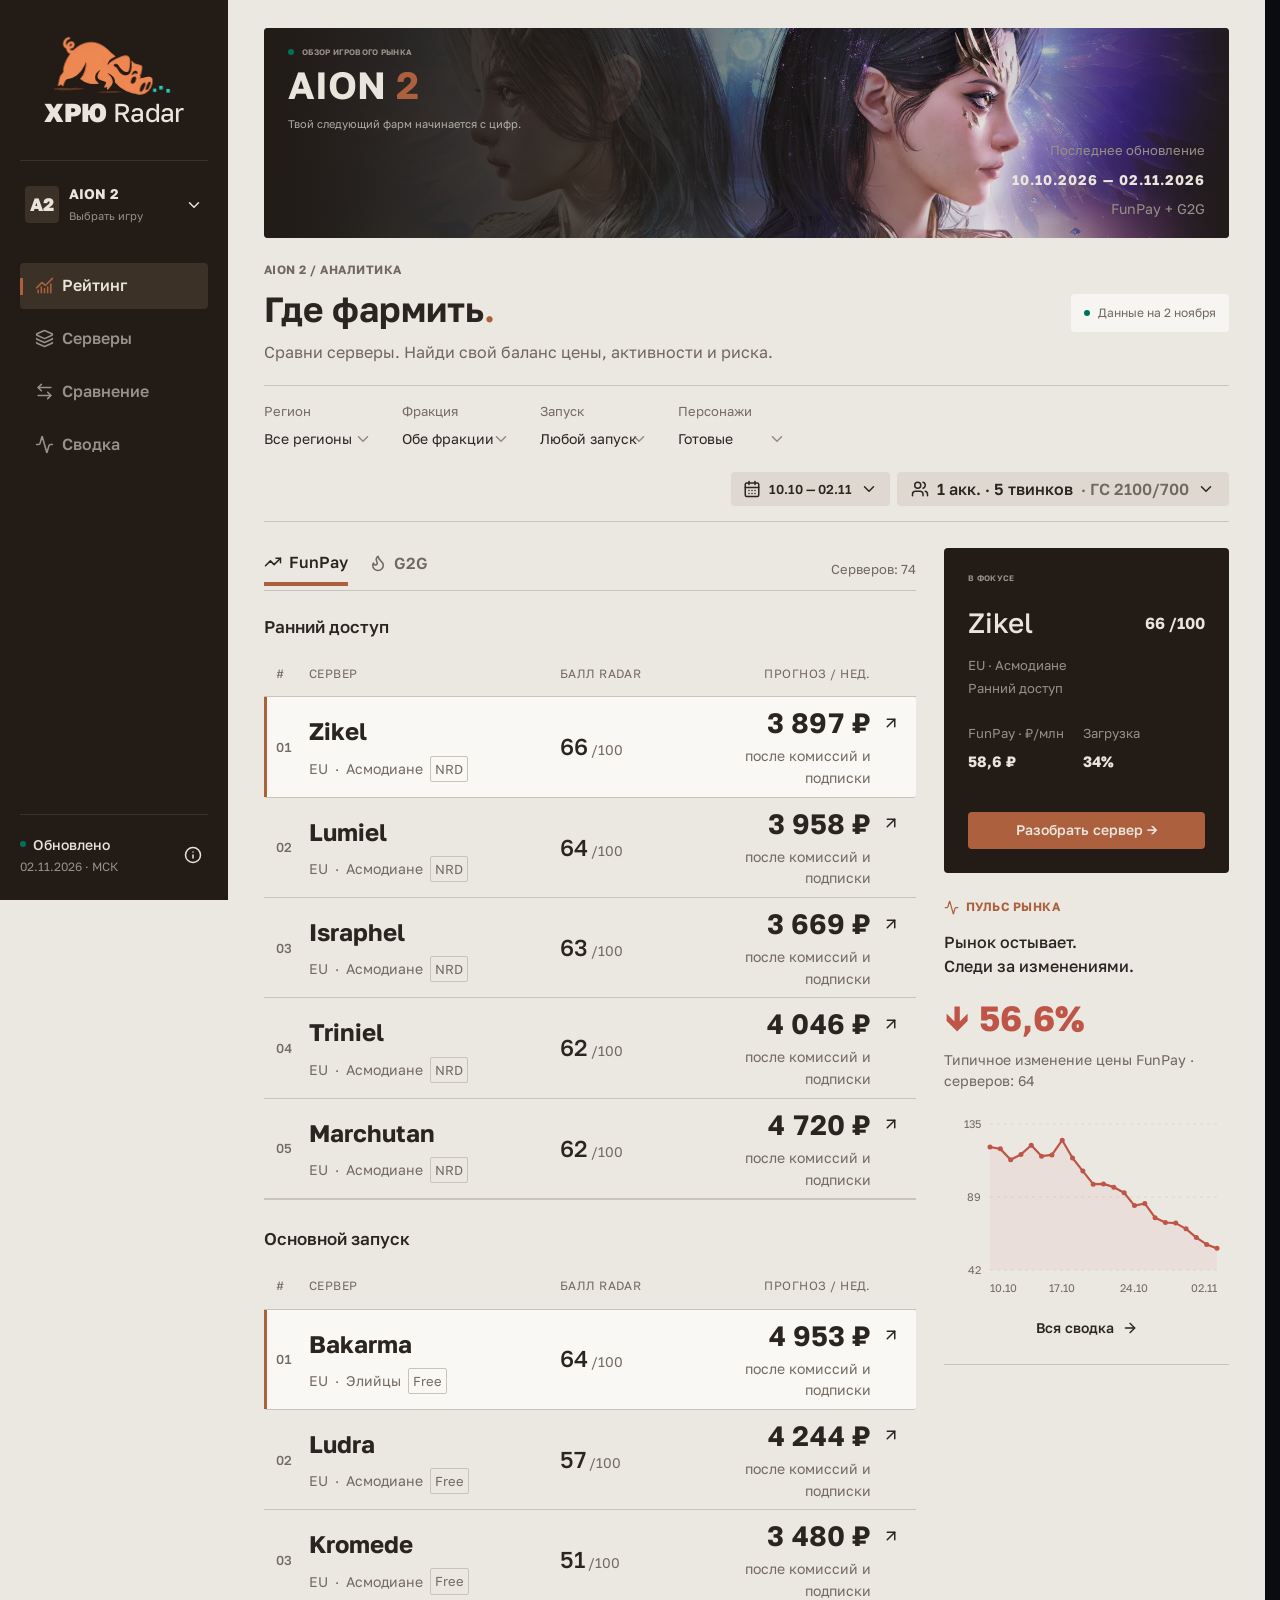
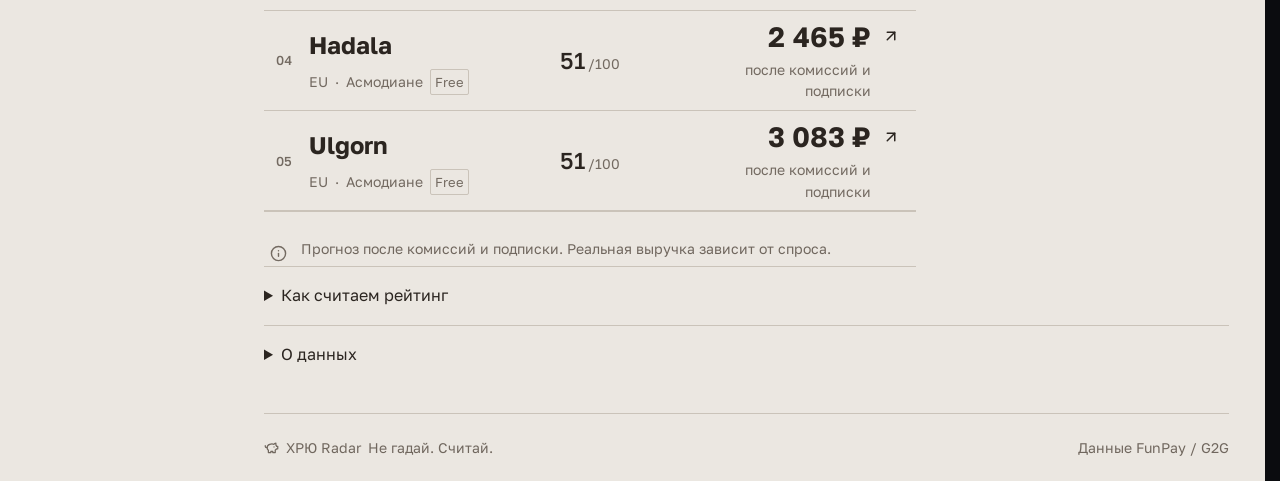
==== commit 1db9812a: "Update Radar snapshot 20261102T145337Z_16ba85cc" ====
--- a/index.html
+++ b/index.html
@@ -1 +1 @@
-<!doctype html><html lang="ru"><meta charset="utf-8"><meta name="viewport" content="width=device-width,initial-scale=1"><title>ХРЮ Radar — AION 2</title><link rel="stylesheet" href="base.css?v=6c9a076c4dc3814c"><link rel="stylesheet" href="working.css?v=8d4cc81366f62b6c"><link rel="stylesheet" href="additions.css?v=b5411ca0a4e7e678"><body><div id="root">Загрузка сохранённых данных…</div><script id="publicationManifest" type="application/json">{"schema_version":"radar_publication_v1","generation":"fb0212ae54d79f0bca0ed3441cab3952c4aabe6b807d86b69cdbfbf3f2b9d859","built_at":"2026-11-01T14:53:27.366255+00:00","files":{"data.json":{"path":"data.fb0212ae54d79f0bca0ed3441cab3952c4aabe6b807d86b69cdbfbf3f2b9d859.json","sha256":"288040129c7d881e281df202db7756dd45b13c6f1cb34e5499e9c65a4c77768d"},"extra.json":{"path":"extra.fb0212ae54d79f0bca0ed3441cab3952c4aabe6b807d86b69cdbfbf3f2b9d859.json","sha256":"2e00996601d80d8221b9cc206c25216a5ddefa6e013503c9257aab78ac84b288"}}}</script><script src="model.js?v=e4dc9dd5b176dac6"></script><script type="module" src="app.js?v=dff369c497db030e"></script></body></html>
+<!doctype html><html lang="ru"><meta charset="utf-8"><meta name="viewport" content="width=device-width,initial-scale=1"><title>ХРЮ Radar — AION 2</title><link rel="stylesheet" href="base.css?v=6c9a076c4dc3814c"><link rel="stylesheet" href="working.css?v=8d4cc81366f62b6c"><link rel="stylesheet" href="additions.css?v=b5411ca0a4e7e678"><body><div id="root">Загрузка сохранённых данных…</div><script id="publicationManifest" type="application/json">{"schema_version":"radar_publication_v1","generation":"3c63e4b0ba5e66667188a383b928535709facc1d473a6741f4ec71166a8f7b99","built_at":"2026-11-02T14:53:37.093299+00:00","files":{"data.json":{"path":"data.3c63e4b0ba5e66667188a383b928535709facc1d473a6741f4ec71166a8f7b99.json","sha256":"876bec758a56956d01a63a7d33fab7bece8b65f684f37fcd1d5cedc42c9cfd97"},"extra.json":{"path":"extra.3c63e4b0ba5e66667188a383b928535709facc1d473a6741f4ec71166a8f7b99.json","sha256":"d601234aa6db144713b87f58c94982ce9698f5668b87f5d2a9eb92fe41ce07ed"}}}</script><script src="model.js?v=e4dc9dd5b176dac6"></script><script type="module" src="app.js?v=dff369c497db030e"></script></body></html>
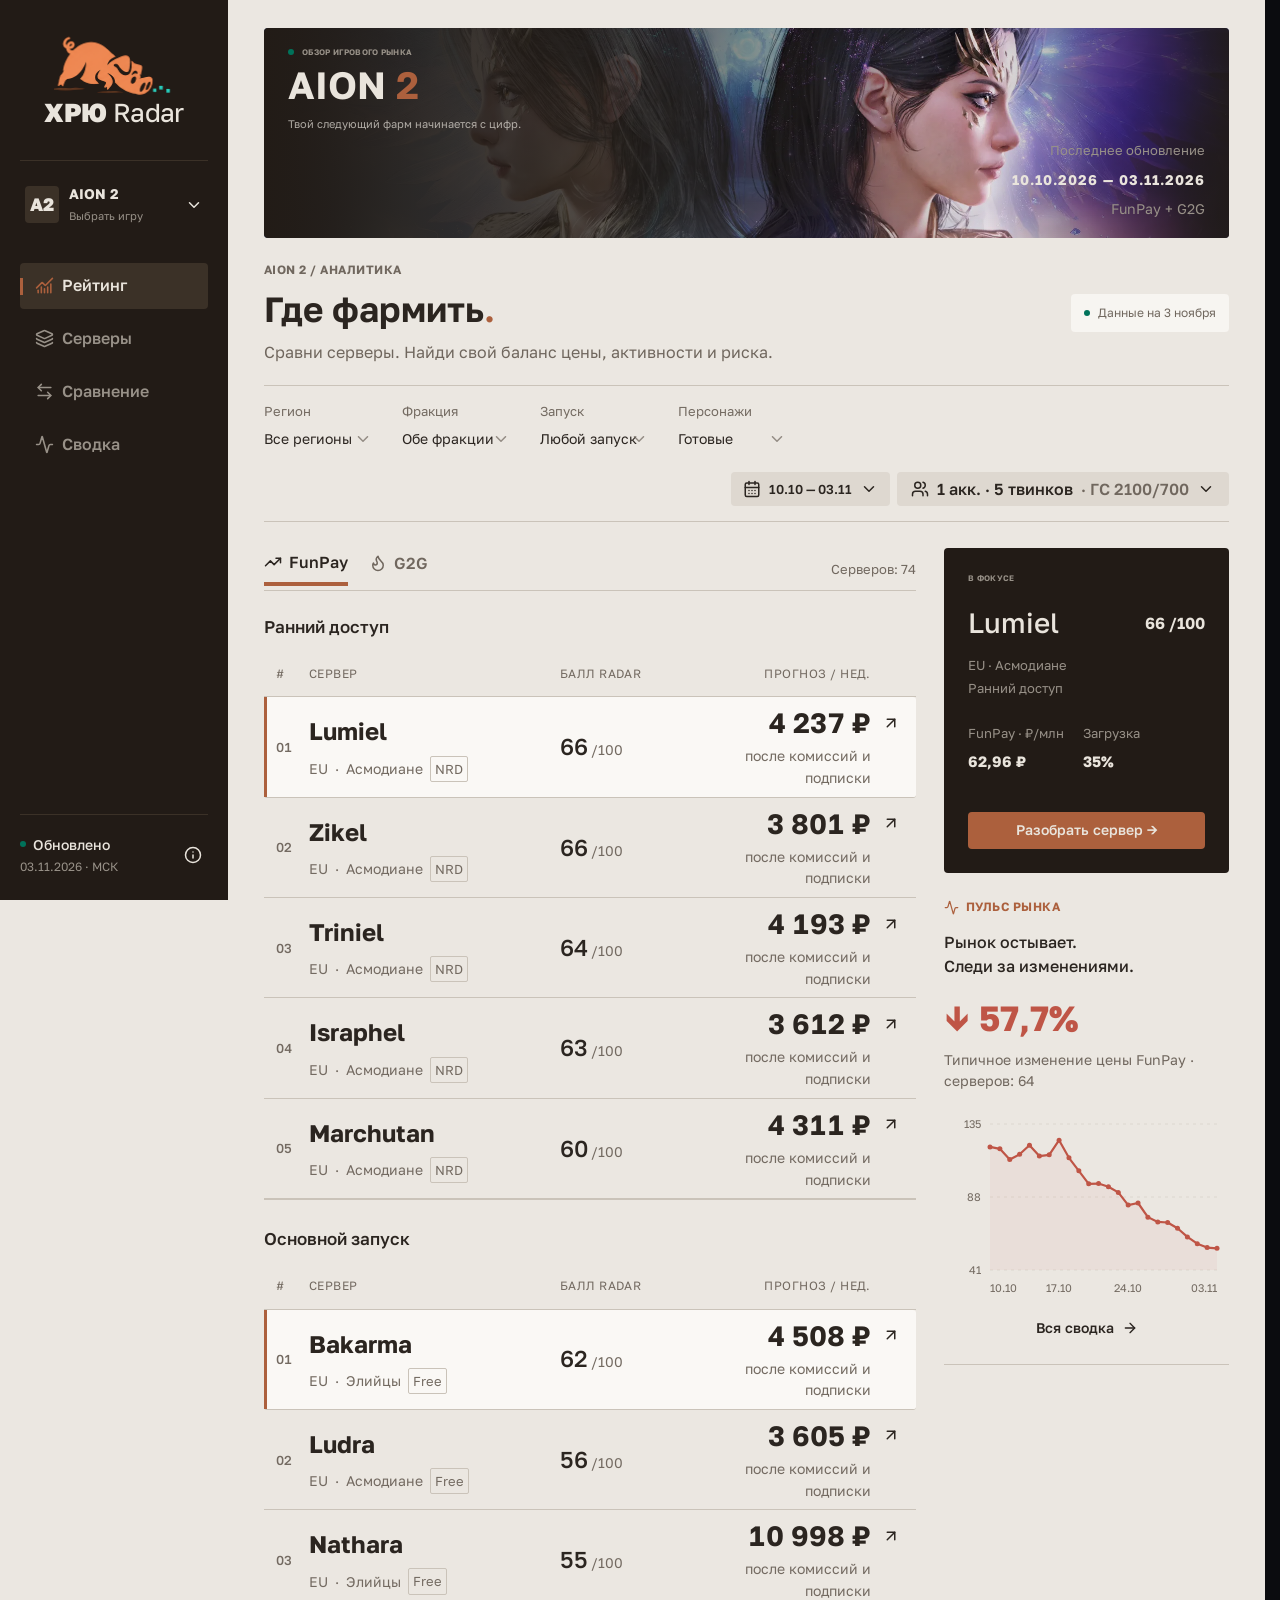
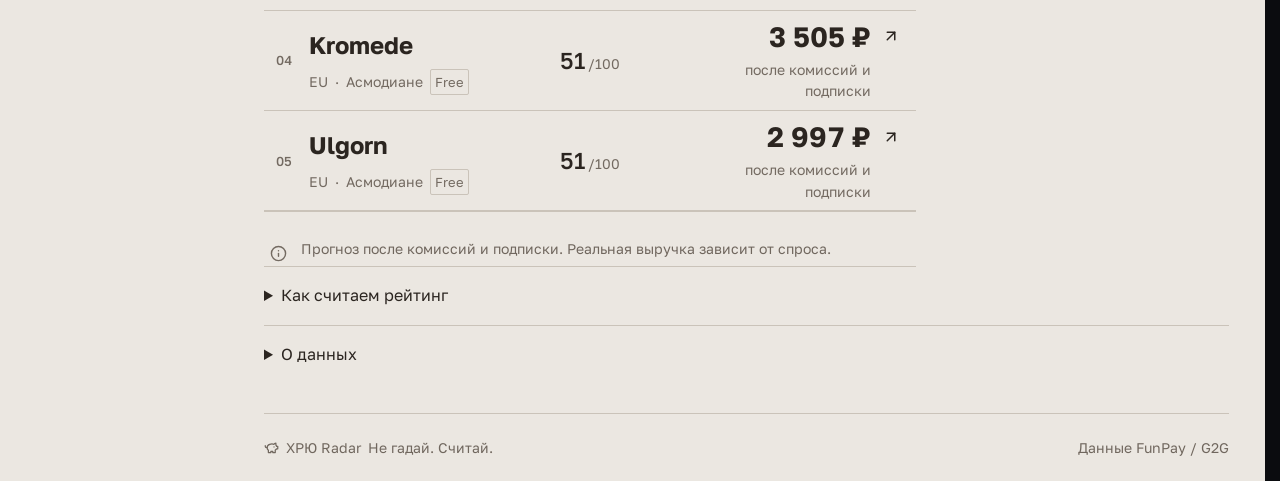
==== commit ed58e4df: "Update Radar snapshot 20261103T175327Z_62763ba1" ====
--- a/index.html
+++ b/index.html
@@ -1 +1 @@
-<!doctype html><html lang="ru"><meta charset="utf-8"><meta name="viewport" content="width=device-width,initial-scale=1"><title>ХРЮ Radar — AION 2</title><link rel="stylesheet" href="base.css?v=6c9a076c4dc3814c"><link rel="stylesheet" href="working.css?v=8d4cc81366f62b6c"><link rel="stylesheet" href="additions.css?v=b5411ca0a4e7e678"><body><div id="root">Загрузка сохранённых данных…</div><script id="publicationManifest" type="application/json">{"schema_version":"radar_publication_v1","generation":"3c63e4b0ba5e66667188a383b928535709facc1d473a6741f4ec71166a8f7b99","built_at":"2026-11-02T14:53:37.093299+00:00","files":{"data.json":{"path":"data.3c63e4b0ba5e66667188a383b928535709facc1d473a6741f4ec71166a8f7b99.json","sha256":"876bec758a56956d01a63a7d33fab7bece8b65f684f37fcd1d5cedc42c9cfd97"},"extra.json":{"path":"extra.3c63e4b0ba5e66667188a383b928535709facc1d473a6741f4ec71166a8f7b99.json","sha256":"d601234aa6db144713b87f58c94982ce9698f5668b87f5d2a9eb92fe41ce07ed"}}}</script><script src="model.js?v=e4dc9dd5b176dac6"></script><script type="module" src="app.js?v=dff369c497db030e"></script></body></html>
+<!doctype html><html lang="ru"><meta charset="utf-8"><meta name="viewport" content="width=device-width,initial-scale=1"><title>ХРЮ Radar — AION 2</title><link rel="stylesheet" href="base.css?v=6c9a076c4dc3814c"><link rel="stylesheet" href="working.css?v=8d4cc81366f62b6c"><link rel="stylesheet" href="additions.css?v=b5411ca0a4e7e678"><body><div id="root">Загрузка сохранённых данных…</div><script id="publicationManifest" type="application/json">{"schema_version":"radar_publication_v1","generation":"b6453ea4288c4a2019b3d5ecae375cd20e4331df8ed7b27cc248b177cac45c73","built_at":"2026-11-03T17:53:27.108973+00:00","files":{"data.json":{"path":"data.b6453ea4288c4a2019b3d5ecae375cd20e4331df8ed7b27cc248b177cac45c73.json","sha256":"23282db5a2908b58d7f5e04d8a9eaa168b3a18c9dfc08ac465395c77f2af7a0f"},"extra.json":{"path":"extra.b6453ea4288c4a2019b3d5ecae375cd20e4331df8ed7b27cc248b177cac45c73.json","sha256":"2a8fed91c5fa76a67df44f6d231b03c46f72f2896f3cf2102024eca835f87951"}}}</script><script src="model.js?v=e4dc9dd5b176dac6"></script><script type="module" src="app.js?v=dff369c497db030e"></script></body></html>
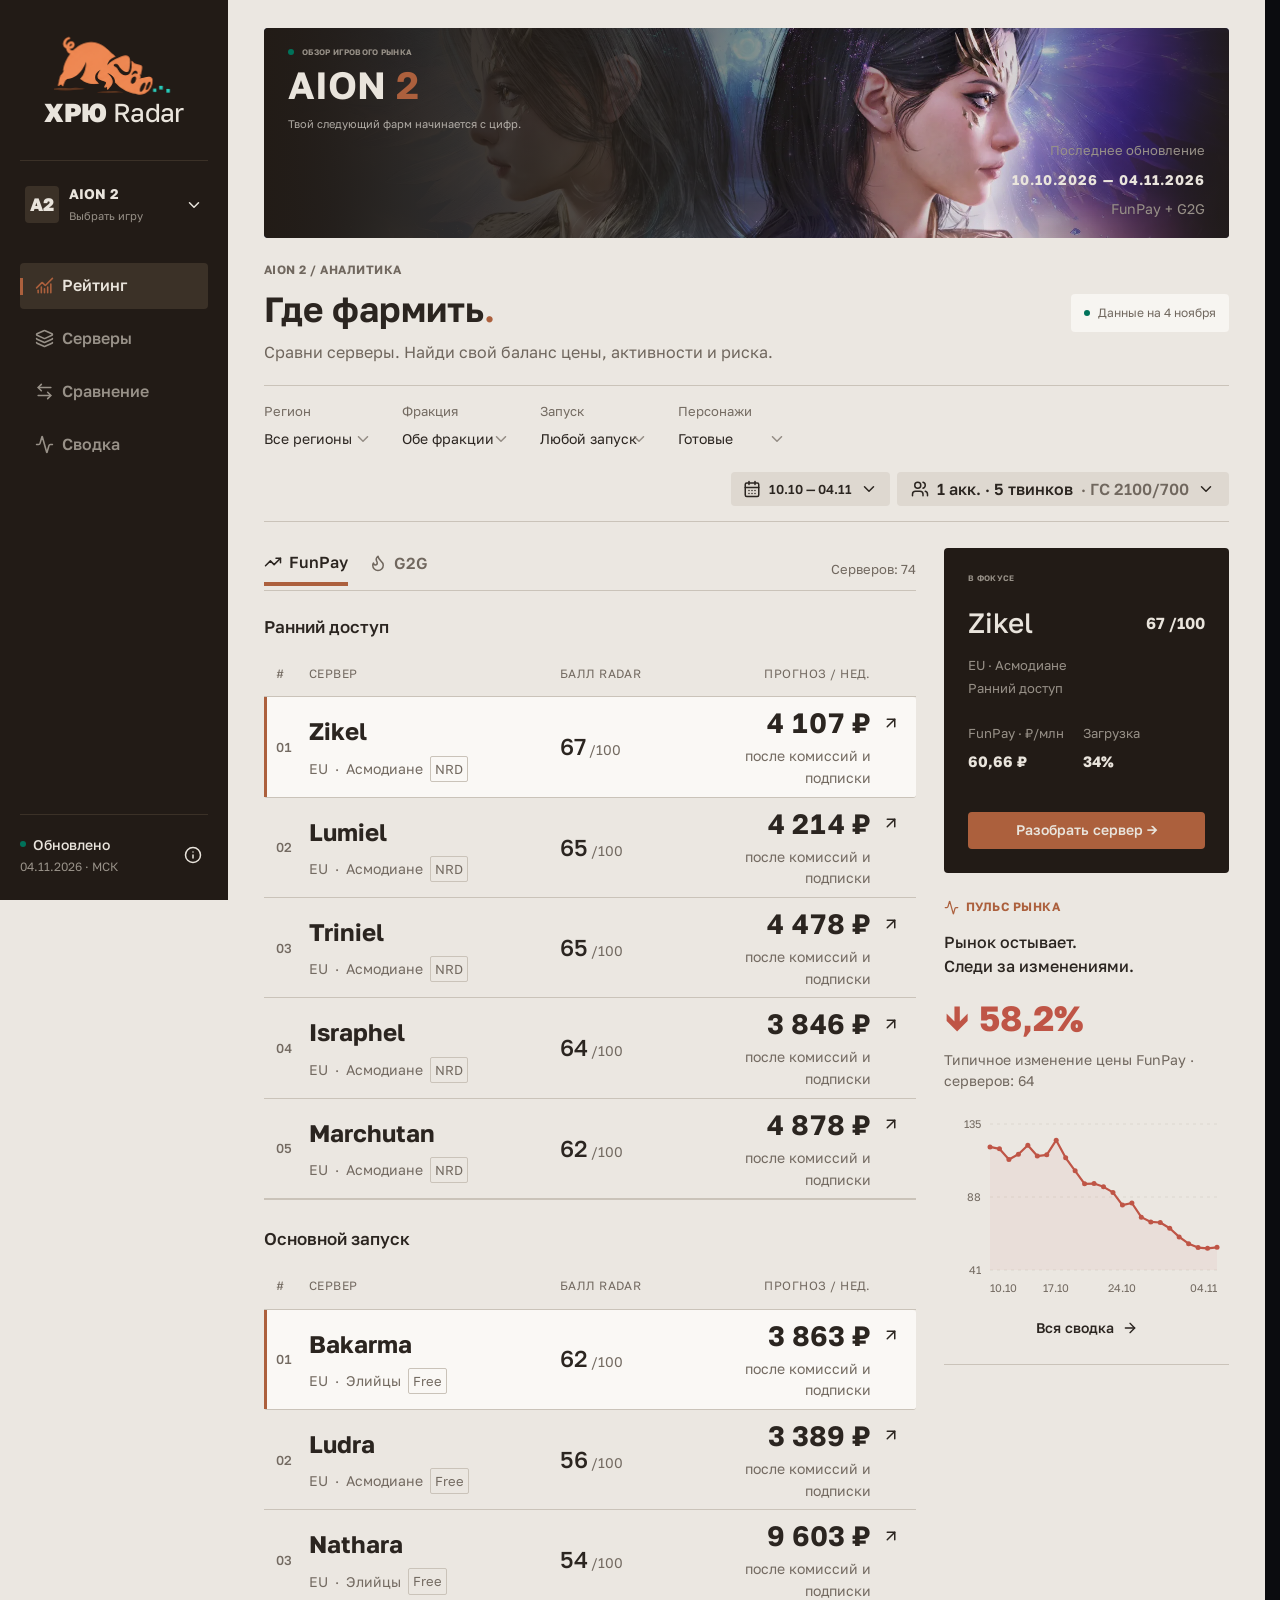
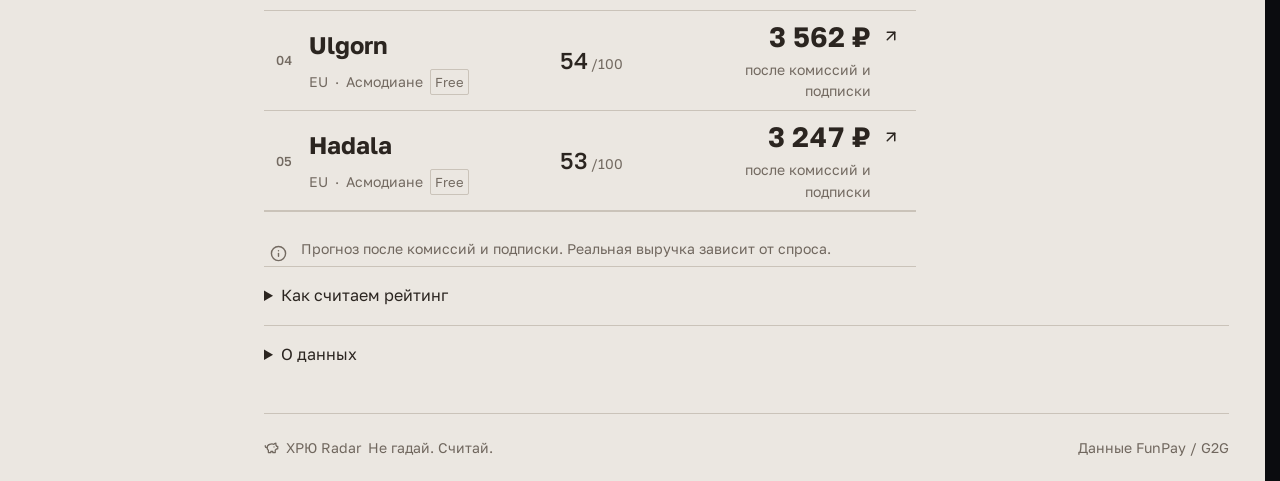
==== commit 8b830f7e: "Update Radar snapshot 20261104T174544Z_5cdb273e" ====
--- a/index.html
+++ b/index.html
@@ -1 +1 @@
-<!doctype html><html lang="ru"><meta charset="utf-8"><meta name="viewport" content="width=device-width,initial-scale=1"><title>ХРЮ Radar — AION 2</title><link rel="stylesheet" href="base.css?v=6c9a076c4dc3814c"><link rel="stylesheet" href="working.css?v=8d4cc81366f62b6c"><link rel="stylesheet" href="additions.css?v=b5411ca0a4e7e678"><body><div id="root">Загрузка сохранённых данных…</div><script id="publicationManifest" type="application/json">{"schema_version":"radar_publication_v1","generation":"b6453ea4288c4a2019b3d5ecae375cd20e4331df8ed7b27cc248b177cac45c73","built_at":"2026-11-03T17:53:27.108973+00:00","files":{"data.json":{"path":"data.b6453ea4288c4a2019b3d5ecae375cd20e4331df8ed7b27cc248b177cac45c73.json","sha256":"23282db5a2908b58d7f5e04d8a9eaa168b3a18c9dfc08ac465395c77f2af7a0f"},"extra.json":{"path":"extra.b6453ea4288c4a2019b3d5ecae375cd20e4331df8ed7b27cc248b177cac45c73.json","sha256":"2a8fed91c5fa76a67df44f6d231b03c46f72f2896f3cf2102024eca835f87951"}}}</script><script src="model.js?v=e4dc9dd5b176dac6"></script><script type="module" src="app.js?v=dff369c497db030e"></script></body></html>
+<!doctype html><html lang="ru"><meta charset="utf-8"><meta name="viewport" content="width=device-width,initial-scale=1"><title>ХРЮ Radar — AION 2</title><link rel="stylesheet" href="base.css?v=6c9a076c4dc3814c"><link rel="stylesheet" href="working.css?v=8d4cc81366f62b6c"><link rel="stylesheet" href="additions.css?v=b5411ca0a4e7e678"><body><div id="root">Загрузка сохранённых данных…</div><script id="publicationManifest" type="application/json">{"schema_version":"radar_publication_v1","generation":"9b3f8e3cde367ec37c483cb86b7b55eca523d1756a2bf6b796e746711a1315f1","built_at":"2026-11-04T17:45:44.263387+00:00","files":{"data.json":{"path":"data.9b3f8e3cde367ec37c483cb86b7b55eca523d1756a2bf6b796e746711a1315f1.json","sha256":"e647679b6678a03071c0f373e7545f0f08108f5fcbc5dfd7aa9635df70f2ffce"},"extra.json":{"path":"extra.9b3f8e3cde367ec37c483cb86b7b55eca523d1756a2bf6b796e746711a1315f1.json","sha256":"6647b15b64f6f2f260afa7332ba01831ef517828a8bbbc85e7726f6bf6cbbf89"}}}</script><script src="model.js?v=e4dc9dd5b176dac6"></script><script type="module" src="app.js?v=dff369c497db030e"></script></body></html>
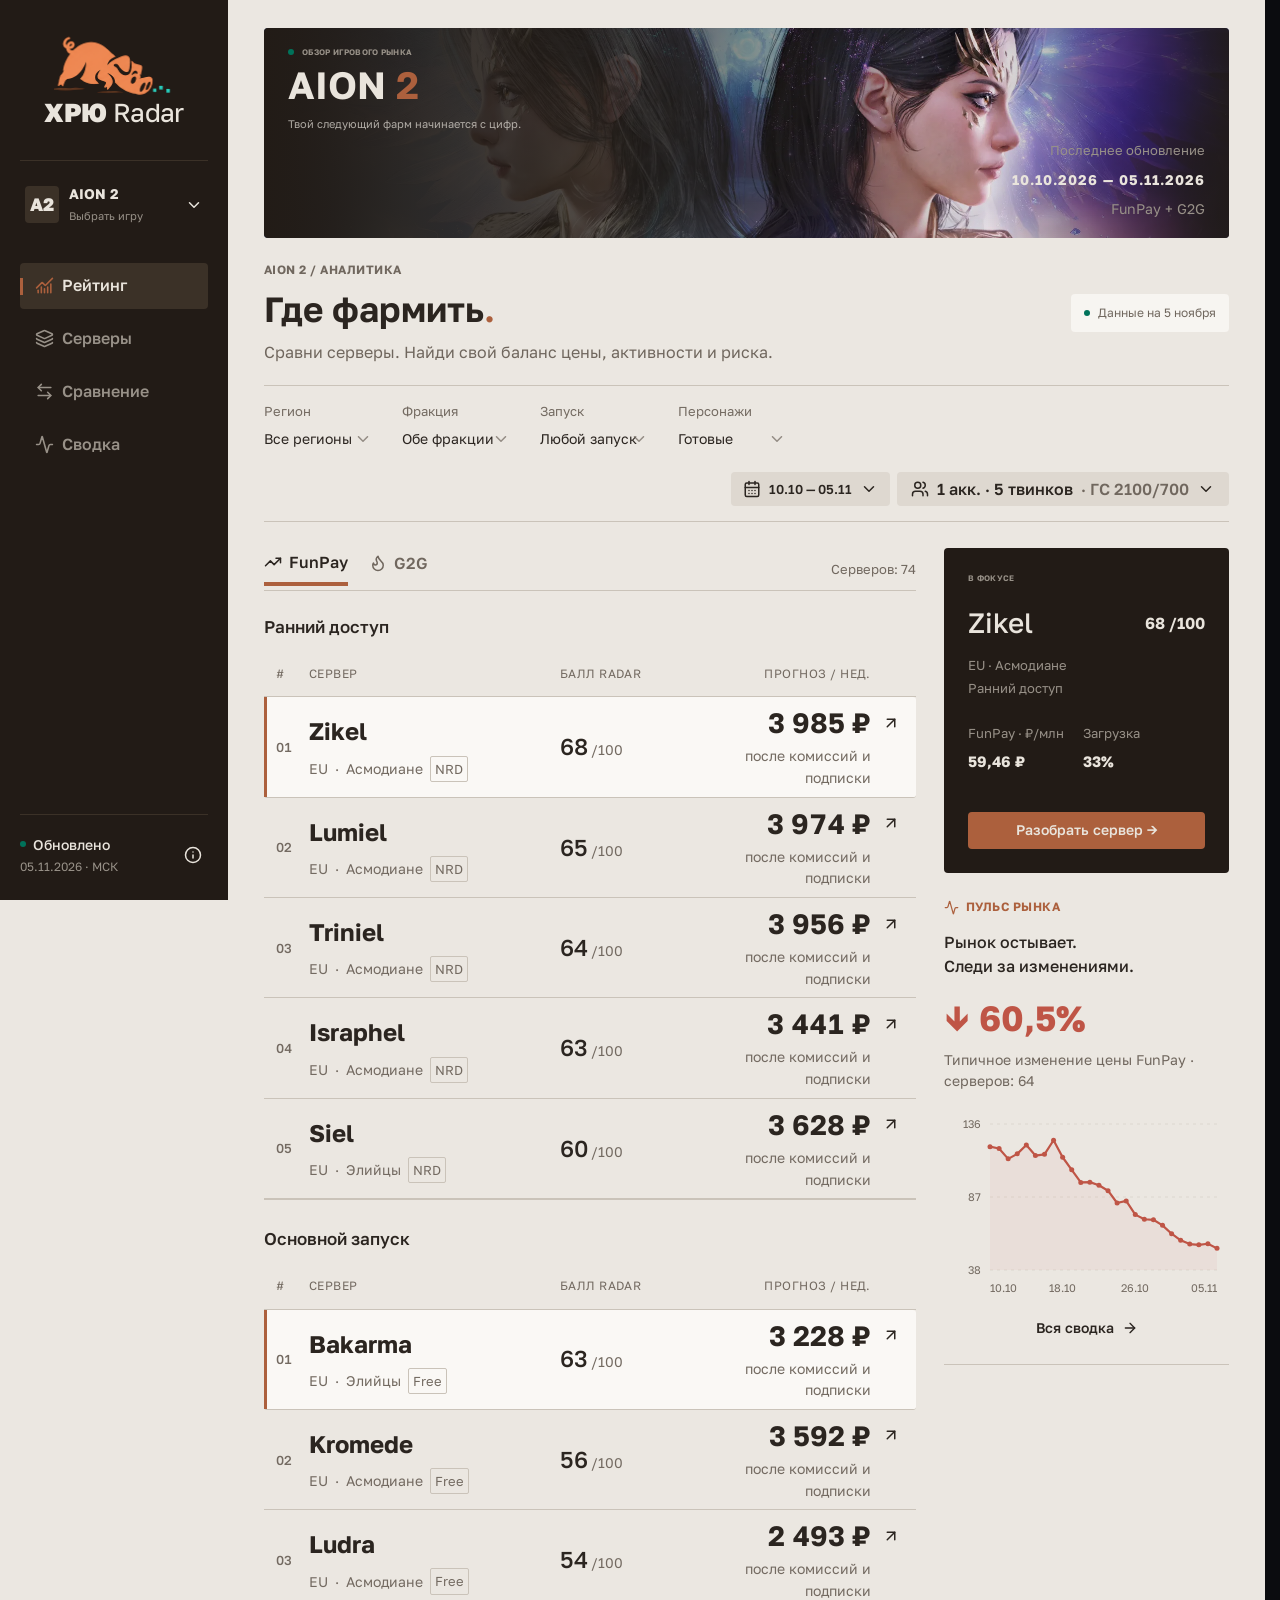
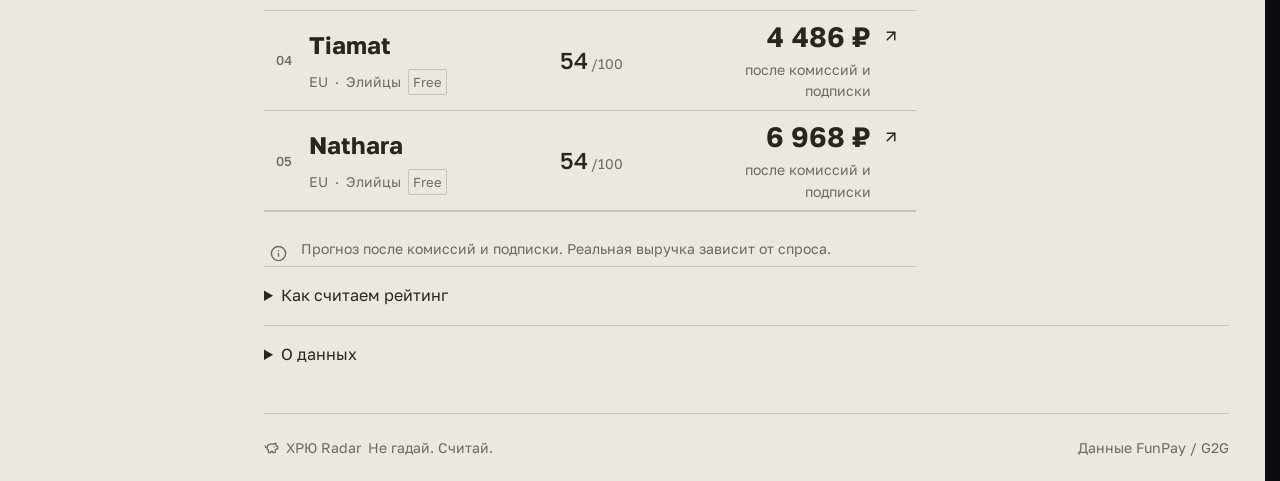
==== commit 4901b0d6: "Update Radar snapshot 20261105T152607Z_c5ad3206" ====
--- a/index.html
+++ b/index.html
@@ -1 +1 @@
-<!doctype html><html lang="ru"><meta charset="utf-8"><meta name="viewport" content="width=device-width,initial-scale=1"><title>ХРЮ Radar — AION 2</title><link rel="stylesheet" href="base.css?v=6c9a076c4dc3814c"><link rel="stylesheet" href="working.css?v=8d4cc81366f62b6c"><link rel="stylesheet" href="additions.css?v=b5411ca0a4e7e678"><body><div id="root">Загрузка сохранённых данных…</div><script id="publicationManifest" type="application/json">{"schema_version":"radar_publication_v1","generation":"9b3f8e3cde367ec37c483cb86b7b55eca523d1756a2bf6b796e746711a1315f1","built_at":"2026-11-04T17:45:44.263387+00:00","files":{"data.json":{"path":"data.9b3f8e3cde367ec37c483cb86b7b55eca523d1756a2bf6b796e746711a1315f1.json","sha256":"e647679b6678a03071c0f373e7545f0f08108f5fcbc5dfd7aa9635df70f2ffce"},"extra.json":{"path":"extra.9b3f8e3cde367ec37c483cb86b7b55eca523d1756a2bf6b796e746711a1315f1.json","sha256":"6647b15b64f6f2f260afa7332ba01831ef517828a8bbbc85e7726f6bf6cbbf89"}}}</script><script src="model.js?v=e4dc9dd5b176dac6"></script><script type="module" src="app.js?v=dff369c497db030e"></script></body></html>
+<!doctype html><html lang="ru"><meta charset="utf-8"><meta name="viewport" content="width=device-width,initial-scale=1"><title>ХРЮ Radar — AION 2</title><link rel="stylesheet" href="base.css?v=6c9a076c4dc3814c"><link rel="stylesheet" href="working.css?v=8d4cc81366f62b6c"><link rel="stylesheet" href="additions.css?v=b5411ca0a4e7e678"><body><div id="root">Загрузка сохранённых данных…</div><script id="publicationManifest" type="application/json">{"schema_version":"radar_publication_v1","generation":"135b8413547b15d266c007ae80b2dcfcaa9ae17c582a7082f0b9a6cc3ad3d61a","built_at":"2026-11-05T15:26:07.470210+00:00","files":{"data.json":{"path":"data.135b8413547b15d266c007ae80b2dcfcaa9ae17c582a7082f0b9a6cc3ad3d61a.json","sha256":"6f145ba5fe3cd5aca8122b6fd59c827f19010d3eb09880023d44b4642247a480"},"extra.json":{"path":"extra.135b8413547b15d266c007ae80b2dcfcaa9ae17c582a7082f0b9a6cc3ad3d61a.json","sha256":"6c4c9c7c0abc92376260e49a959cdbe99e0820cf877656933834e658649ce357"}}}</script><script src="model.js?v=e4dc9dd5b176dac6"></script><script type="module" src="app.js?v=dff369c497db030e"></script></body></html>
